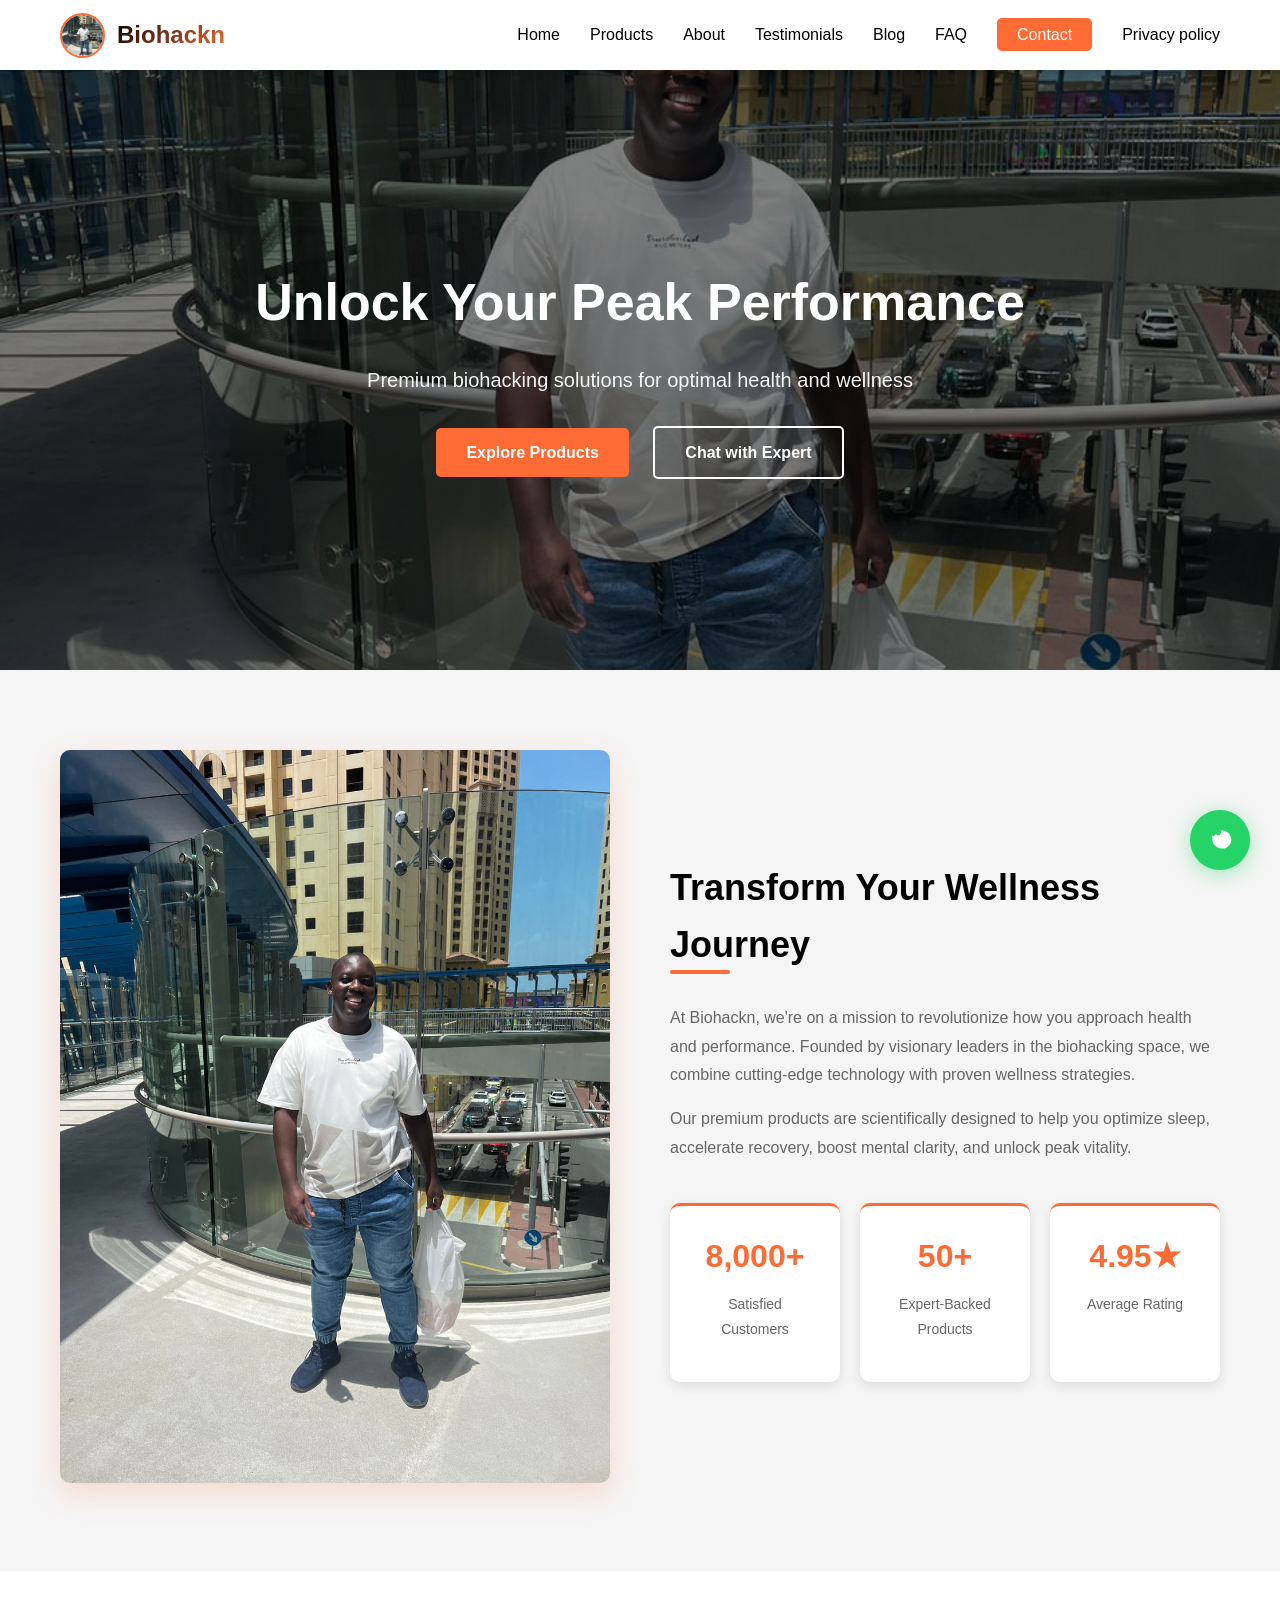
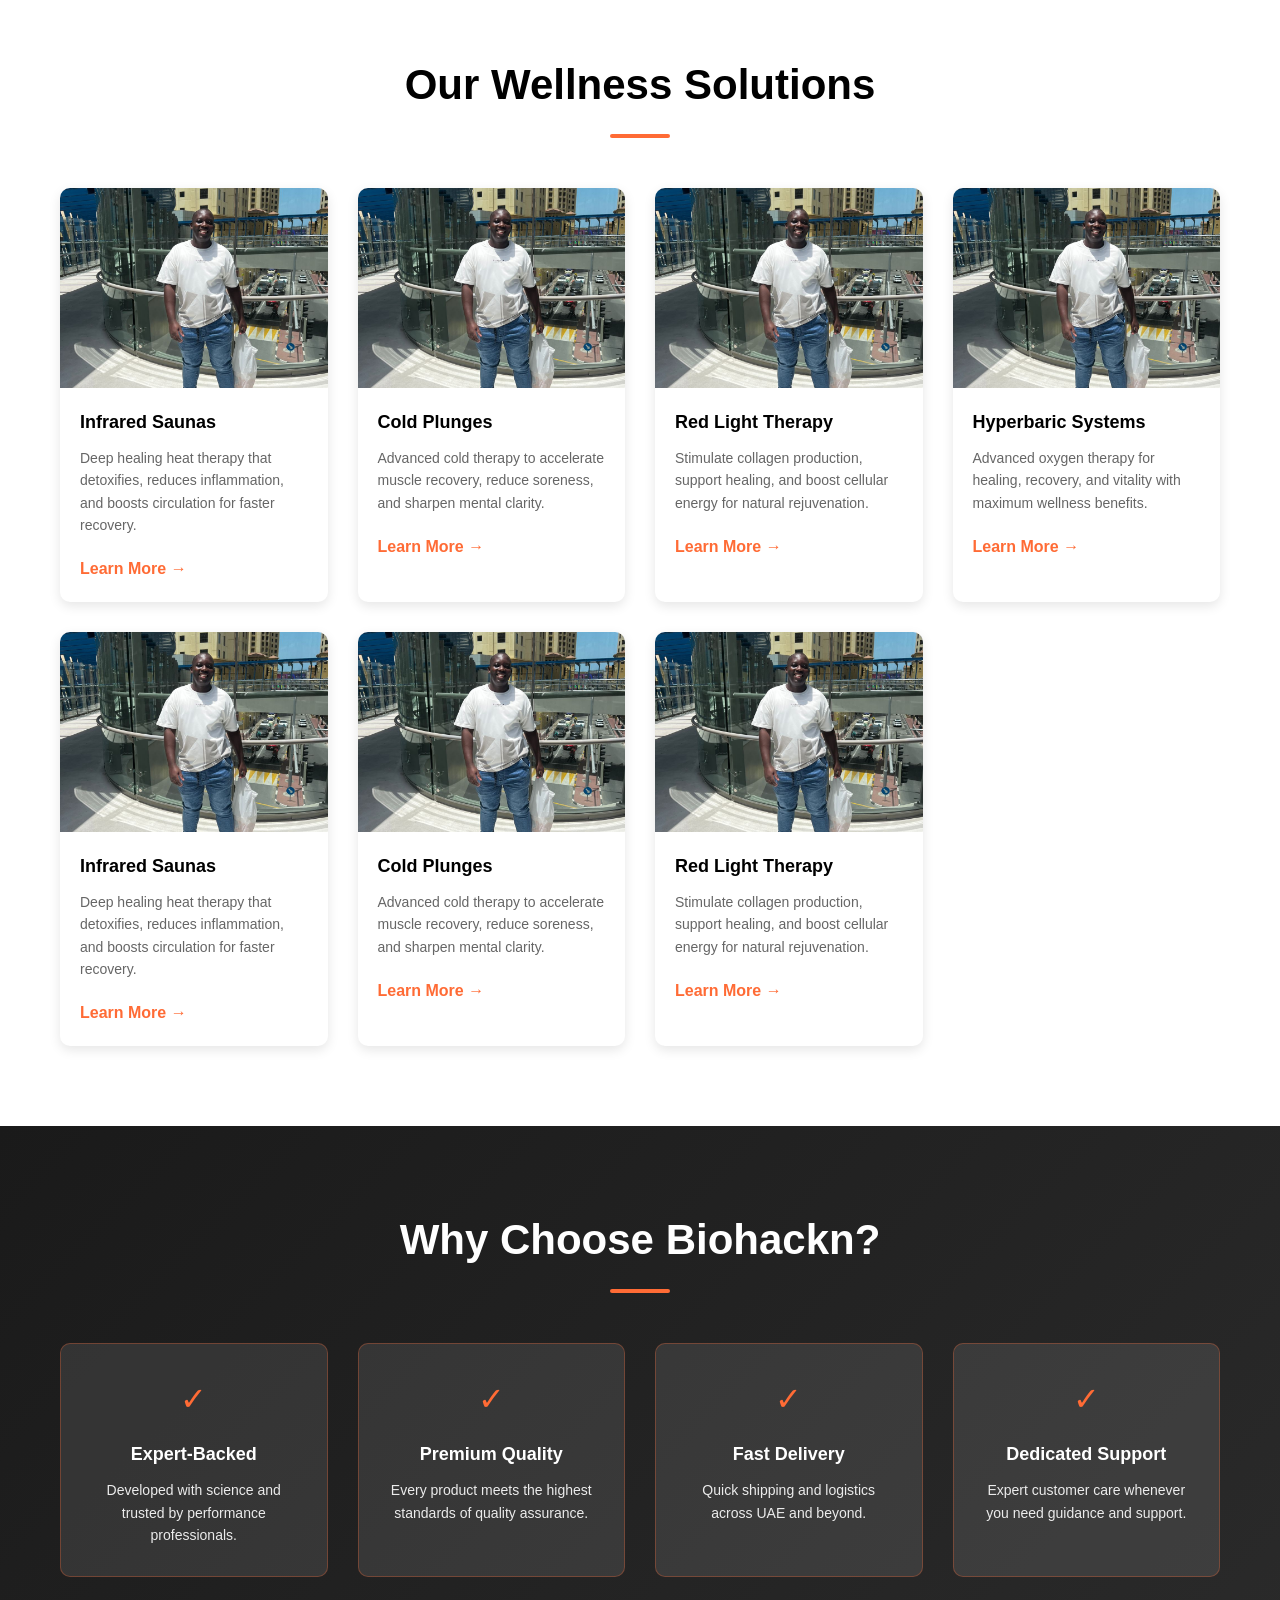
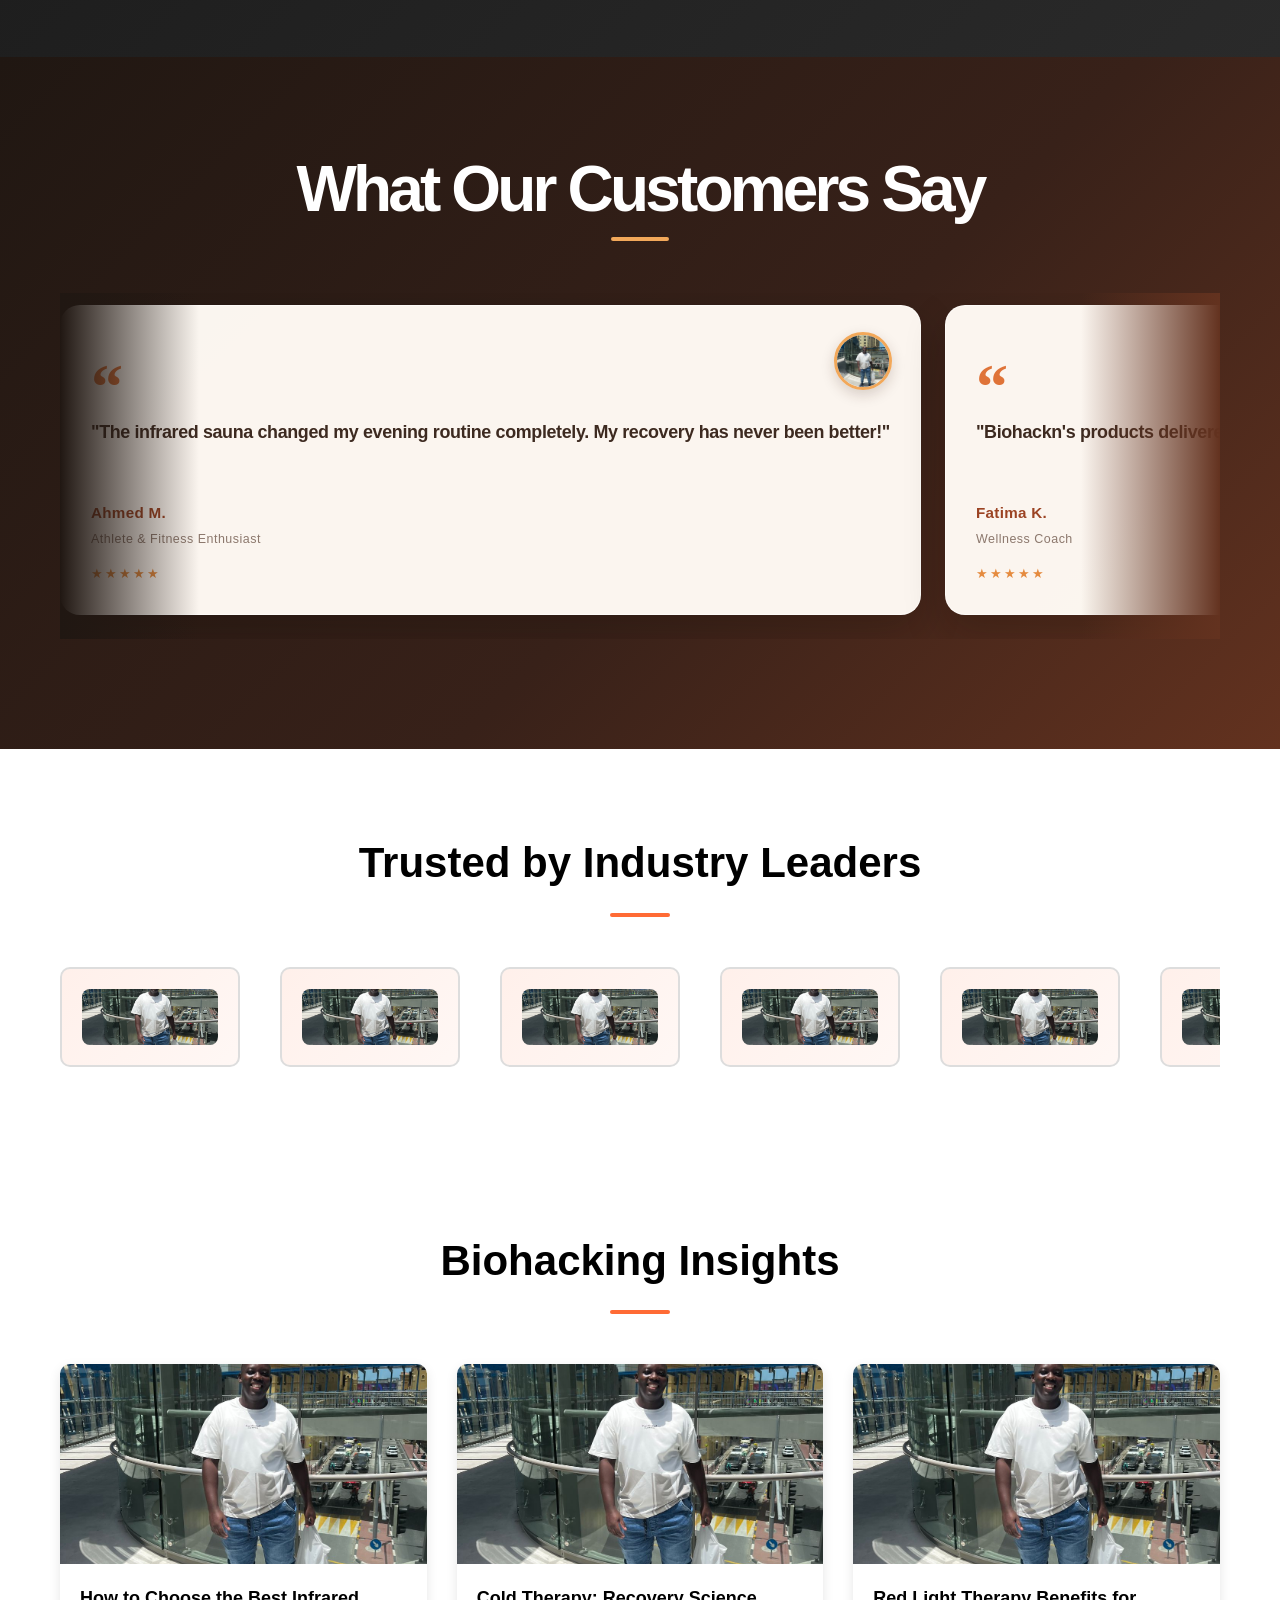
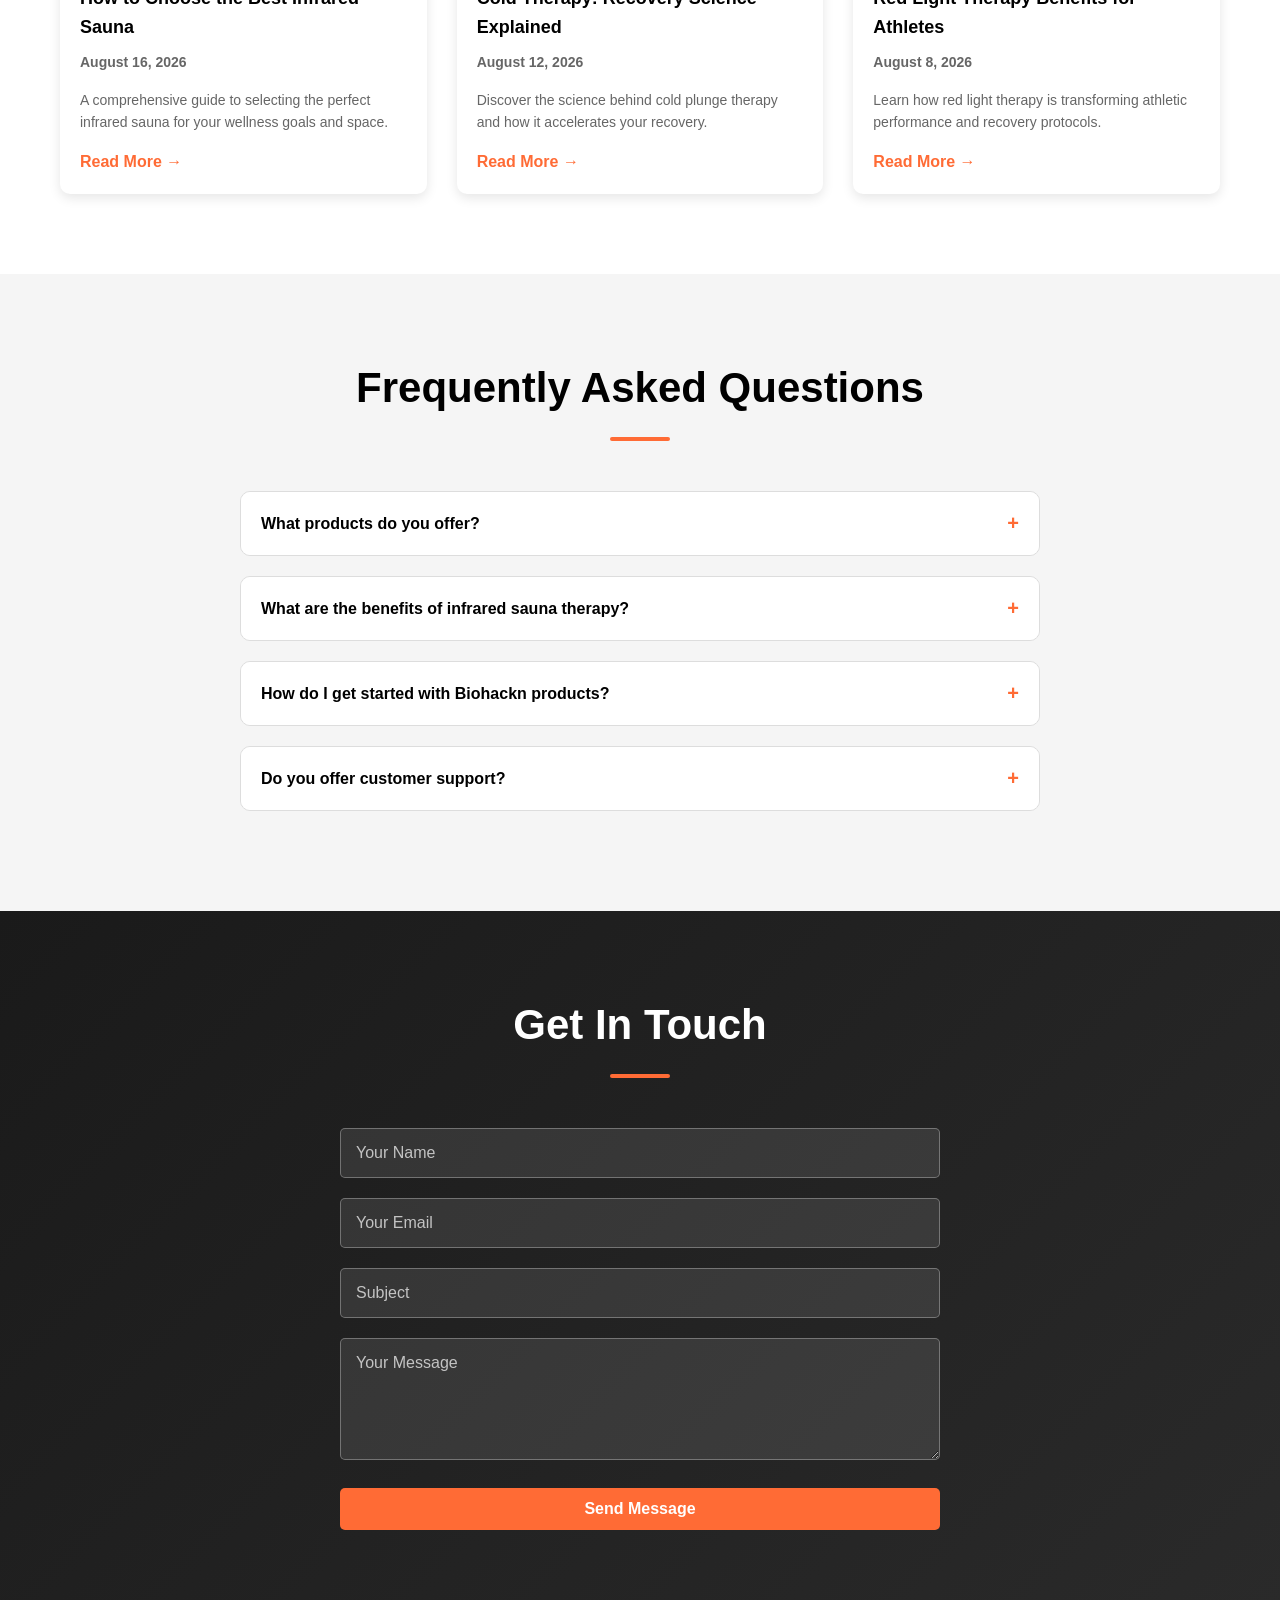
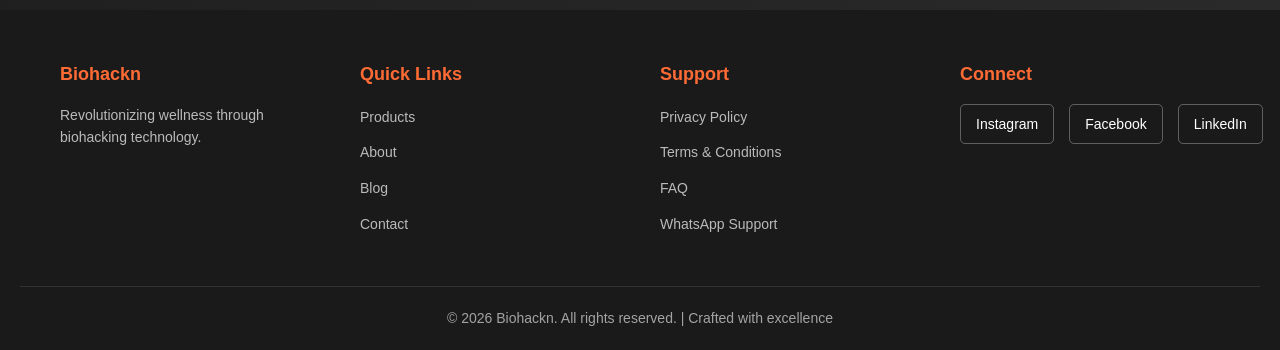
==== index.html @ b1b5b306 "Add files via upload This is a demo of Biohackn Github remote files." ====
<!DOCTYPE html>
<html lang="en">
<head>
    <meta charset="UTF-8">
    <meta name="viewport" content="width=device-width, initial-scale=1.0">
    <title>Biohackn - Professional Solutions</title>
    <link rel="stylesheet" href="style.css">
</head>
<body>
    <!-- Navigation Bar -->
    <nav class="navbar">
        <div class="container">
            <div class="logo">
                <img src="Gideon.jpg" alt="Biohackn Logo" class="logo-img">
                <span class="logo-text">Biohackn</span>
            </div>
            <div class="nav-toggle" id="navToggle">
                <span></span>
                <span></span>
                <span></span>
            </div>
            <ul class="nav-menu" id="navMenu">
                <li><a href="#hero">Home</a></li>
                <li><a href="#products">Products</a></li>
                <li><a href="#about">About</a></li>
                <li><a href="#testimonials">Testimonials</a></li>
                <li><a href="#blog">Blog</a></li>
                <li><a href="#faq">FAQ</a></li>
                <li><a href="#contact" class="cta-button">Contact</a></li>
                <li><a href="privacypolicy.html">Privacy policy</a></li>
            </ul>
        </div>
    </nav>

    <!-- Hero Section -->
    <section id="hero" class="hero">
        <img src="Gideon.jpg" alt="Hero Banner" class="hero-image">
        <div class="hero-overlay">
            <div class="hero-content">
                <h1>Unlock Your Peak Performance</h1>
                <p class="hero-subtitle">Premium biohacking solutions for optimal health and wellness</p>
                <a href="#products" class="btn btn-primary">Explore Products</a>
                <a href="https://wa.me/+971563889548" class="btn btn-secondary">Chat with Expert</a>
            </div>
        </div>
    </section>

    <!-- About Section -->
    <section id="about" class="about">
        <div class="container">
            <div class="about-grid">
                <div class="about-image">
                    <img src="Gideon.jpg" alt="About Biohackn">
                </div>
                <div class="about-content">
                    <h2>Transform Your Wellness Journey</h2>
                    <p>At Biohackn, we're on a mission to revolutionize how you approach health and performance. Founded by visionary leaders in the biohacking space, we combine cutting-edge technology with proven wellness strategies.</p>
                    <p>Our premium products are scientifically designed to help you optimize sleep, accelerate recovery, boost mental clarity, and unlock peak vitality.</p>
                    <div class="about-stats">
                        <div class="stat">
                            <h3>8,000+</h3>
                            <p>Satisfied Customers</p>
                        </div>
                        <div class="stat">
                            <h3>50+</h3>
                            <p>Expert-Backed Products</p>
                        </div>
                        <div class="stat">
                            <h3>4.95★</h3>
                            <p>Average Rating</p>
                        </div>
                    </div>
                </div>
            </div>
        </div>
    </section>

    <!-- Products Section -->
    <section id="products" class="products">
        <div class="container">
            <h2>Our Wellness Solutions</h2>
            <div class="products-grid">
                <div class="product-card">
                    <div class="product-image">
                        <img src="Gideon.jpg" alt="Infrared Sauna">
                    </div>
                    <h3>Infrared Saunas</h3>
                    <p>Deep healing heat therapy that detoxifies, reduces inflammation, and boosts circulation for faster recovery.</p>
                    <a href="infraredSaunas.html" class="product-link">Learn More →</a>
                </div>
                <div class="product-card">
                    <div class="product-image">
                        <img src="Gideon.jpg" alt="Cold Plunge">
                    </div>
                    <h3>Cold Plunges</h3>
                    <p>Advanced cold therapy to accelerate muscle recovery, reduce soreness, and sharpen mental clarity.</p>
                    <a href="coldPlunges.html" class="product-link">Learn More →</a>
                </div>
                <div class="product-card">
                    <div class="product-image">
                        <img src="Gideon.jpg" alt="Red Light Therapy">
                    </div>
                    <h3>Red Light Therapy</h3>
                    <p>Stimulate collagen production, support healing, and boost cellular energy for natural rejuvenation.</p>
                    <a href="redLight.html" class="product-link">Learn More →</a>
                </div>
                <div class="product-card">
                    <div class="product-image">
                        <img src="Gideon.jpg" alt="Hyperbaric Chambers">
                    </div>
                    <h3>Hyperbaric Systems</h3>
                    <p>Advanced oxygen therapy for healing, recovery, and vitality with maximum wellness benefits.</p>
                    <a href="hyperbaric.html" class="product-link">Learn More →</a>
                </div>
                <div class="product-card">
                    <div class="product-image">
                        <img src="Gideon.jpg" alt="Infrared Sauna">
                    </div>
                    <h3>Infrared Saunas</h3>
                    <p>Deep healing heat therapy that detoxifies, reduces inflammation, and boosts circulation for faster recovery.</p>
                    <a href="infraredSaunas.html" class="product-link">Learn More →</a>
                </div>
                <div class="product-card">
                    <div class="product-image">
                        <img src="Gideon.jpg" alt="Cold Plunge">
                    </div>
                    <h3>Cold Plunges</h3>
                    <p>Advanced cold therapy to accelerate muscle recovery, reduce soreness, and sharpen mental clarity.</p>
                    <a href="coldPlunges.html" class="product-link">Learn More →</a>
                </div>
                <div class="product-card">
                    <div class="product-image">
                        <img src="Gideon.jpg" alt="Red Light Therapy">
                    </div>
                    <h3>Red Light Therapy</h3>
                    <p>Stimulate collagen production, support healing, and boost cellular energy for natural rejuvenation.</p>
                    <a href="redLight.html" class="product-link">Learn More →</a>
                </div>
            </div>
        </div>
    </section>

    <!-- Benefits Section -->
    <section id="benefits" class="benefits">
        <div class="container">
            <h2>Why Choose Biohackn?</h2>
            <div class="benefits-grid">
                <div class="benefit-item">
                    <div class="benefit-icon">✓</div>
                    <h3>Expert-Backed</h3>
                    <p>Developed with science and trusted by performance professionals.</p>
                </div>
                <div class="benefit-item">
                    <div class="benefit-icon">✓</div>
                    <h3>Premium Quality</h3>
                    <p>Every product meets the highest standards of quality assurance.</p>
                </div>
                <div class="benefit-item">
                    <div class="benefit-icon">✓</div>
                    <h3>Fast Delivery</h3>
                    <p>Quick shipping and logistics across UAE and beyond.</p>
                </div>
                <div class="benefit-item">
                    <div class="benefit-icon">✓</div>
                    <h3>Dedicated Support</h3>
                    <p>Expert customer care whenever you need guidance and support.</p>
                </div>
            </div>
        </div>
    </section>

    <!-- Testimonials Section -->
    <section id="testimonials" class="testimonials">
        <div class="container">
            <h2>What Our Customers Say</h2>
            <div class="testimonials-wrapper">
                <div class="testimonials-slider">
                    <div class="testimonial-card">
                        <div class="testimonial-image"><img src="Gideon.jpg" alt="Customer"></div>
                        <p class="testimonial-text">"The infrared sauna changed my evening routine completely. My recovery has never been better!"</p>
                        <p class="testimonial-author">Ahmed M.</p>
                        <p class="testimonial-role">Athlete & Fitness Enthusiast</p>
                        <div class="stars">★★★★★</div>
                    </div>
                    <div class="testimonial-card">
                        <div class="testimonial-image"><img src="Gideon.jpg" alt="Customer"></div>
                        <p class="testimonial-text">"Biohackn's products delivered exactly what they promised. Outstanding quality and support!"</p>
                        <p class="testimonial-author">Fatima K.</p>
                        <p class="testimonial-role">Wellness Coach</p>
                        <div class="stars">★★★★★</div>
                    </div>
                    <div class="testimonial-card">
                        <div class="testimonial-image"><img src="Gideon.jpg" alt="Customer"></div>
                        <p class="testimonial-text">"Best investment in my health. The red light therapy results are visible in just weeks!"</p>
                        <p class="testimonial-author">Karim R.</p>
                        <p class="testimonial-role">Entrepreneur</p>
                        <div class="stars">★★★★★</div>
                    </div>
                    <div class="testimonial-card">
                        <div class="testimonial-image"><img src="Gideon.jpg" alt="Customer"></div>
                        <p class="testimonial-text">"My energy levels have skyrocketed since using their red light therapy panels. Absolutely transformative!"</p>
                        <p class="testimonial-author">Layla S.</p>
                        <p class="testimonial-role">Professional Athlete</p>
                        <div class="stars">★★★★★</div>
                    </div>
                    <div class="testimonial-card">
                        <div class="testimonial-image"><img src="Gideon.jpg" alt="Customer"></div>
                        <p class="testimonial-text">"The cold plunge has become essential to my training routine. Recovery time has cut in half!"</p>
                        <p class="testimonial-author">Hassan B.</p>
                        <p class="testimonial-role">Fitness Coach</p>
                        <div class="stars">★★★★★</div>
                    </div>
                    <div class="testimonial-card">
                        <div class="testimonial-image"><img src="Gideon.jpg" alt="Customer"></div>
                        <p class="testimonial-text">"Exceptional customer service and world-class products. I've recommended Biohackn to all my friends."</p>
                        <p class="testimonial-author">Sarah J.</p>
                        <p class="testimonial-role">CEO, Health Tech Startup</p>
                        <div class="stars">★★★★★</div>
                    </div>
                    <div class="testimonial-card">
                        <div class="testimonial-image"><img src="Gideon.jpg" alt="Customer"></div>
                        <p class="testimonial-text">"Sleep quality improved dramatically within the first week. This is life-changing technology!"</p>
                        <p class="testimonial-author">Omar K.</p>
                        <p class="testimonial-role">Wellness Consultant</p>
                        <div class="stars">★★★★★</div>
                    </div>
                    <div class="testimonial-card">
                        <div class="testimonial-image"><img src="Gideon.jpg" alt="Customer"></div>
                        <p class="testimonial-text">"As someone who travels constantly, the portable options are perfect for my lifestyle. Highly satisfied!"</p>
                        <p class="testimonial-author">Noor A.</p>
                        <p class="testimonial-role">Business Traveler</p>
                        <div class="stars">★★★★★</div>
                    </div>
                    <div class="testimonial-card">
                        <div class="testimonial-image"><img src="Gideon.jpg" alt="Customer"></div>
                        <p class="testimonial-text">"The hyperbaric chamber has accelerated my injury recovery beyond my expectations!"</p>
                        <p class="testimonial-author">Marcus T.</p>
                        <p class="testimonial-role">Sports Medicine Doctor</p>
                        <div class="stars">★★★★★</div>
                    </div>
                    <div class="testimonial-card">
                        <div class="testimonial-image"><img src="Gideon.jpg" alt="Customer"></div>
                        <p class="testimonial-text">"Premium quality meets affordability. Biohackn offers the best value in the market!"</p>
                        <p class="testimonial-author">Zara M.</p>
                        <p class="testimonial-role">Wellness Enthusiast</p>
                        <div class="stars">★★★★★</div>
                    </div>
                </div>
            </div>
        </div>
    </section>

    <!-- Companies We Work With Section -->
    <section id="companies" class="companies">
        <div class="container">
            <h2>Trusted by Industry Leaders</h2>
            <div class="companies-wrapper">
                <div class="companies-slider">
                    <div class="company-logo"><img src="Gideon.jpg" alt="Partner Logo"></div>
                    <div class="company-logo"><img src="Gideon.jpg" alt="Partner Logo"></div>
                    <div class="company-logo"><img src="Gideon.jpg" alt="Partner Logo"></div>
                    <div class="company-logo"><img src="Gideon.jpg" alt="Partner Logo"></div>
                    <div class="company-logo"><img src="Gideon.jpg" alt="Partner Logo"></div>
                    <div class="company-logo"><img src="Gideon.jpg" alt="Partner Logo"></div>
                    <div class="company-logo"><img src="Gideon.jpg" alt="Partner Logo"></div>
                    <div class="company-logo"><img src="Gideon.jpg" alt="Partner Logo"></div>
                    <div class="company-logo"><img src="Gideon.jpg" alt="Partner Logo"></div>
                    <div class="company-logo"><img src="Gideon.jpg" alt="Partner Logo"></div>
                    <div class="company-logo"><img src="Gideon.jpg" alt="Partner Logo"></div>
                    <div class="company-logo"><img src="Gideon.jpg" alt="Partner Logo"></div>
                    <div class="company-logo"><img src="Gideon.jpg" alt="Partner Logo"></div>
                    <div class="company-logo"><img src="Gideon.jpg" alt="Partner Logo"></div>
                    <div class="company-logo"><img src="Gideon.jpg" alt="Partner Logo"></div>
                    <div class="company-logo"><img src="Gideon.jpg" alt="Partner Logo"></div>
                    <div class="company-logo"><img src="Gideon.jpg" alt="Partner Logo"></div>
                    <div class="company-logo"><img src="Gideon.jpg" alt="Partner Logo"></div>
                    <div class="company-logo"><img src="Gideon.jpg" alt="Partner Logo"></div>
                    <div class="company-logo"><img src="Gideon.jpg" alt="Partner Logo"></div>
                    <div class="company-logo"><img src="Gideon.jpg" alt="Partner Logo"></div>
                    <div class="company-logo"><img src="Gideon.jpg" alt="Partner Logo"></div>
                    <div class="company-logo"><img src="Gideon.jpg" alt="Partner Logo"></div>
                    <div class="company-logo"><img src="Gideon.jpg" alt="Partner Logo"></div>
                    <div class="company-logo"><img src="Gideon.jpg" alt="Partner Logo"></div>
                    <div class="company-logo"><img src="Gideon.jpg" alt="Partner Logo"></div>
                    <div class="company-logo"><img src="Gideon.jpg" alt="Partner Logo"></div>
                    <div class="company-logo"><img src="Gideon.jpg" alt="Partner Logo"></div>
                    <div class="company-logo"><img src="Gideon.jpg" alt="Partner Logo"></div>
                    <div class="company-logo"><img src="Gideon.jpg" alt="Partner Logo"></div>
                </div>
            </div>
        </div>
    </section>

    <!-- Blog Section -->
    <section id="blog" class="blog">
        <div class="container">
            <h2>Biohacking Insights</h2>
            <div class="blog-grid">
                <article class="blog-card">
                    <div class="blog-image">
                        <img src="Gideon.jpg" alt="Blog Post">
                    </div>
                    <h3>How to Choose the Best Infrared Sauna</h3>
                    <p class="blog-date">August 16, 2026</p>
                    <p>A comprehensive guide to selecting the perfect infrared sauna for your wellness goals and space.</p>
                    <a href="blog1.html" class="read-more">Read More →</a>
                </article>
                <article class="blog-card">
                    <div class="blog-image">
                        <img src="Gideon.jpg" alt="Blog Post">
                    </div>
                    <h3>Cold Therapy: Recovery Science Explained</h3>
                    <p class="blog-date">August 12, 2026</p>
                    <p>Discover the science behind cold plunge therapy and how it accelerates your recovery.</p>
                    <a href="blog2.html" class="read-more">Read More →</a>
                </article>
                <article class="blog-card">
                    <div class="blog-image">
                        <img src="Gideon.jpg" alt="Blog Post">
                    </div>
                    <h3>Red Light Therapy Benefits for Athletes</h3>
                    <p class="blog-date">August 8, 2026</p>
                    <p>Learn how red light therapy is transforming athletic performance and recovery protocols.</p>
                    <a href="blog3.html" class="read-more">Read More →</a>
                </article>
            </div>
        </div>
    </section>

    <!-- FAQ Section -->
    <section id="faq" class="faq">
        <div class="container">
            <h2>Frequently Asked Questions</h2>
            <div class="faq-container">
                <div class="faq-item">
                    <button class="faq-question" onclick="toggleFAQ(this)">
                        What products do you offer?
                        <span>+</span>
                    </button>
                    <div class="faq-answer">
                        <p>We offer premium biohacking products including infrared saunas, cold plunges, red light therapy panels, and hyperbaric oxygen chambers designed to optimize your health and performance.</p>
                    </div>
                </div>
                <div class="faq-item">
                    <button class="faq-question" onclick="toggleFAQ(this)">
                        What are the benefits of infrared sauna therapy?
                        <span>+</span>
                    </button>
                    <div class="faq-answer">
                        <p>Infrared saunas provide deep detoxification, improve circulation, reduce inflammation, accelerate muscle recovery, and promote better sleep quality. Regular use can significantly enhance your overall wellness.</p>
                    </div>
                </div>
                <div class="faq-item">
                    <button class="faq-question" onclick="toggleFAQ(this)">
                        How do I get started with Biohackn products?
                        <span>+</span>
                    </button>
                    <div class="faq-answer">
                        <p>Browse our product collection, select items that match your wellness goals, and add them to your cart. You can also chat with our experts via WhatsApp for personalized recommendations.</p>
                    </div>
                </div>
                <div class="faq-item">
                    <button class="faq-question" onclick="toggleFAQ(this)">
                        Do you offer customer support?
                        <span>+</span>
                    </button>
                    <div class="faq-answer">
                        <p>Yes! We provide 24/7 customer support through WhatsApp, email, and phone. Our experts are always ready to help with product selection, usage, and any other inquiries.</p>
                    </div>
                </div>
            </div>
        </div>
    </section>

    <!-- Contact Section -->
    <section id="contact" class="contact">
        <div class="container">
            <h2>Get In Touch</h2>
            <form class="contact-form" id="contactForm">
                <div class="form-group">
                    <input type="text" placeholder="Your Name" required>
                </div>
                <div class="form-group">
                    <input type="email" placeholder="Your Email" required>
                </div>
                <div class="form-group">
                    <input type="text" placeholder="Subject" required>
                </div>
                <div class="form-group">
                    <textarea placeholder="Your Message" rows="5" required></textarea>
                </div>
                <button type="submit" class="btn btn-primary">Send Message</button>
            </form>
        </div>
    </section>

    <!-- Footer -->
    <footer class="footer">
        <div class="container footer-content">
            <div class="footer-section">
                <h4>Biohackn</h4>
                <p>Revolutionizing wellness through biohacking technology.</p>
            </div>
            <div class="footer-section">
                <h4>Quick Links</h4>
                <ul>
                    <li><a href="#products">Products</a></li>
                    <li><a href="#about">About</a></li>
                    <li><a href="#blog">Blog</a></li>
                    <li><a href="#contact">Contact</a></li>
                </ul>
            </div>
            <div class="footer-section">
                <h4>Support</h4>
                <ul>
                    <li><a href="privacypolicy.html">Privacy Policy</a></li>
                    <li><a href="terms.html">Terms & Conditions</a></li>
                    <li><a href="faq.html">FAQ</a></li>
                    <li><a href="https://wa.me/971585346954">WhatsApp Support</a></li>
                </ul>
            </div>
            <div class="footer-section">
                <h4>Connect</h4>
                <div class="social-links">
                    <a href="#">Instagram</a>
                    <a href="#">Facebook</a>
                    <a href="#">LinkedIn</a>
                </div>
            </div>
        </div>
        <div class="footer-bottom">
            <p>&copy; 2026 Biohackn. All rights reserved. | Crafted with excellence</p>
        </div>
    </footer>

    <!-- Floating WhatsApp Button -->
    <div class="floating-whatsapp">
        <a href="https://wa.me/971585346954" target="_blank" rel="noopener noreferrer" class="whatsapp-btn" title="Chat with us on WhatsApp">
            <svg xmlns="http://www.w3.org/2000/svg" viewBox="0 0 24 24" fill="white" width="24" height="24">
                <path d="M17.472 14.382c-.297-.149-1.758-.867-2.03-.967-.272-.099-.471-.148-.67.15-.197.297-.767.966-.94 1.164-.173.199-.347.223-.644.075-.297-.15-1.255-.463-2.39-1.475-.883-.788-1.48-1.761-1.653-2.059-.173-.297-.018-.458.13-.606.134-.133.298-.347.446-.52.149-.174.198-.298.298-.497.099-.198.05-.371-.025-.52-.075-.149-.669-1.612-.916-2.207-.242-.579-.487-.5-.67-.51-.173-.008-.371-.01-.57-.01-.198 0-.52.074-.792.372-.272.297-1.04 1.016-1.04 2.479 0 1.462 1.065 2.875 1.213 3.074.149.198 2.096 3.2 5.076 4.487.709.306 1.262.489 1.694.625.712.227 1.36.195 1.871.118.571-.085 1.758-.719 2.006-1.413.248-.694.248-1.289.173-1.413-.074-.124-.272-.198-.57-.347m-5.421-7.403h-.004a9.87 9.87 0 00-4.781 1.226l-.332.214-3.322-.87.888 3.212-.213.336a9.79 9.79 0 001.191 4.753c2.694 4.236 8.514 5.897 12.84 3.832 1.359-.735 2.589-1.823 3.514-3.148.925-1.325 1.457-2.87 1.457-4.466 0-5.364-4.365-9.729-9.729-9.729z"/>
            </svg>
        </a>
    </div>

    <script src="script.js" type="text/javascript"></script>
</body>
</html>
---- style.css ----
* {
    margin: 0;
    padding: 0;
    box-sizing: border-box;
}

/* Infrared sauna product page */
.sauna-page { --ink: #171512; --cream: #f5f0e8; --rust: #b84f27; --gold: #e6a04b; background: var(--cream); color: var(--ink); }
.sauna-page .navbar { background: rgba(245, 240, 232, .96); box-shadow: 0 1px 0 rgba(23, 21, 18, .12); }
.sauna-page .navbar .container { max-width: 1280px; }
.sauna-page .nav-menu a { color: var(--ink); font-size: 14px; }
.sauna-page .nav-menu a:hover { color: var(--rust); }
.sauna-page .cta-button { background: var(--ink) !important; border-radius: 0; padding: 12px 18px !important; }
.sauna-page .logo-text { background: none; color: var(--ink); -webkit-text-fill-color: initial; }
.sauna-hero { min-height: 690px; position: relative; overflow: hidden; display: flex; align-items: center; color: white; padding: 100px 20px; }
.sauna-hero-image, .sauna-hero-shade { position: absolute; inset: 0; width: 100%; height: 100%; }
.sauna-hero-image { object-fit: cover; object-position: center; filter: saturate(.8); }
.sauna-hero-shade { background: linear-gradient(90deg, rgba(19, 13, 10, .78), rgba(19, 13, 10, .18) 70%, rgba(19, 13, 10, .36)); }
.sauna-hero-content { position: relative; z-index: 1; max-width: 1280px; width: 100%; }
.eyebrow { text-transform: uppercase; letter-spacing: 2px; font-size: 11px; font-weight: 700; margin-bottom: 22px; }
.eyebrow.orange { color: var(--rust); }
.sauna-hero h1 { font-size: clamp(48px, 7vw, 92px); line-height: .97; letter-spacing: -2px; max-width: 700px; margin-bottom: 28px; }
.sauna-hero h1 em, .sauna-cta h2 em { color: #f2a85a; font-style: normal; }
.sauna-hero-copy { max-width: 460px; font-size: 18px; line-height: 1.7; color: rgba(255,255,255,.88); }
.sauna-hero-actions { display: flex; align-items: center; gap: 28px; margin-top: 34px; }
.sauna-page .btn { border-radius: 0; padding: 15px 24px; }
.text-link { color: white; text-decoration: none; font-size: 14px; font-weight: 700; border-bottom: 1px solid rgba(255,255,255,.6); padding-bottom: 5px; }
.text-link span { margin-left: 8px; font-size: 18px; }
.hero-note { position: absolute; right: 34px; bottom: 30px; font-size: 12px; letter-spacing: 2px; z-index: 1; }
.hero-note span { margin-left: 12px; color: rgba(255,255,255,.65); }
.sauna-intro, .spectrum-section, .guide-section, .safety-section { padding: 110px 20px; }
.intro-grid, .benefit-layout, .guide-grid, .safety-grid { max-width: 1100px; margin: 0 auto; display: grid; grid-template-columns: 1fr 1fr; gap: 90px; align-items: start; }
.sauna-page h2 { font-size: clamp(34px, 4vw, 56px); letter-spacing: -1px; line-height: 1.05; margin: 0; text-align: left; padding: 0; }
.sauna-page h2::after { display: none; }
.intro-copy { border-top: 1px solid #cfc5b7; padding-top: 18px; font-size: 17px; line-height: 1.8; color: #665f57; }
.intro-copy p + p { margin-top: 20px; }
.spectrum-section { background: #e9e0d4; }
.section-heading-row { max-width: 1100px; margin: 0 auto 45px; display: flex; justify-content: space-between; gap: 40px; align-items: end; }
.section-heading-row h2 { max-width: 500px; }
.section-aside { color: #665f57; max-width: 300px; line-height: 1.6; font-size: 14px; }
.spectrum-grid { max-width: 1100px; margin: auto; display: grid; grid-template-columns: repeat(3, 1fr); gap: 18px; }
.spectrum-card { background: #f8f4ee; min-height: 370px; padding: 28px; position: relative; border-top: 4px solid var(--gold); }
.spectrum-card.mid { border-color: var(--rust); background: #27211c; color: white; }
.spectrum-card.near { border-color: #d77b44; }.spectrum-card.far { border-color: #efd09f; }
.spectrum-number { font-size: 12px; font-weight: 700; color: #9a9188; }
.wave-mark { font-size: 46px; font-weight: 800; letter-spacing: -3px; margin: 45px 0 22px; color: var(--rust); }
.spectrum-card.mid .wave-mark { color: #f2a85a; }
.spectrum-card h3 { font-size: 23px; margin-bottom: 12px; }.spectrum-card p { color: #82786e; line-height: 1.65; font-size: 14px; max-width: 260px; }.spectrum-card.mid p { color: #c7bdb1; }
.spectrum-tag { position: absolute; bottom: 28px; text-transform: uppercase; letter-spacing: 1.5px; font-size: 10px; font-weight: 700; color: var(--rust); }
.spectrum-card.mid .spectrum-tag { color: #f2a85a; }
.benefit-band { background: var(--rust); color: white; padding: 110px 20px; }
.benefit-statement h2 { margin-bottom: 35px; max-width: 470px; }.benefit-statement .eyebrow { color: #f5c28d; }.btn-light { background: white; color: var(--rust); }
.benefit-list { border-top: 1px solid rgba(255,255,255,.4); }.benefit-line { display: grid; grid-template-columns: 35px 1fr; gap: 12px; padding: 24px 0; border-bottom: 1px solid rgba(255,255,255,.4); }.benefit-line span { color: #f5c28d; font-size: 12px; }.benefit-line h3 { font-size: 18px; }.benefit-line p { grid-column: 2; color: #f4d8bf; font-size: 14px; line-height: 1.6; margin-top: -5px; }
.guide-section { background: var(--cream); }.guide-visual { min-height: 510px; padding: 42px; color: white; background: linear-gradient(145deg, rgba(28,20,15,.2), rgba(28,20,15,.8)), url('https://images.unsplash.com/photo-1556760544-74068565f05c?auto=format&fit=crop&w=1200&q=80') center/cover; display: flex; flex-direction: column; justify-content: space-between; }.guide-quote { font-size: 22px; line-height: 1.2; }.guide-quote strong { font-size: 50px; color: #f2a85a; }.guide-label { font-size: 10px; letter-spacing: 2px; }.guide-content > p:not(.eyebrow) { color: #665f57; line-height: 1.7; margin: 25px 0 30px; max-width: 480px; }.guide-table { border-top: 1px solid #cfc5b7; margin-bottom: 25px; }.guide-row { display: grid; grid-template-columns: 1.4fr 1fr 1fr; gap: 10px; padding: 15px 0; border-bottom: 1px solid #cfc5b7; font-size: 13px; color: #665f57; }.guide-row strong { color: var(--ink); }.guide-head { text-transform: uppercase; letter-spacing: 1px; font-size: 10px; color: #9a9188; }.guide-content .product-link { padding: 0; }.guide-content .product-link span { margin-left: 12px; }
.safety-section { background: #efe8de; }.safety-lead { color: #665f57; line-height: 1.7; max-width: 320px; margin-top: 25px; }.safety-steps > div { display: grid; grid-template-columns: 40px 1fr; gap: 15px; border-top: 1px solid #cfc5b7; padding: 20px 0; }.safety-steps b { color: var(--rust); font-size: 12px; }.safety-steps p { color: #665f57; font-size: 15px; }.safety-disclaimer { max-width: 1100px; margin: 70px auto 0; border-left: 3px solid var(--rust); padding: 2px 0 2px 18px; display: flex; gap: 25px; color: #665f57; font-size: 12px; }.safety-disclaimer strong { color: var(--ink); white-space: nowrap; }
.sauna-cta { background: #211b17; color: white; text-align: center; padding: 110px 20px; }.sauna-cta .eyebrow { color: #f2a85a; }.sauna-cta h2 { text-align: center; margin-bottom: 32px; }.sauna-footer { background: #171512; }.sauna-footer .footer-content { max-width: 1100px; }.sauna-footer .footer-section h4, .sauna-footer .footer-section p, .sauna-footer .footer-section a { color: #ded3c7; }

.cold-page { --ink: #10283b; --mist: #edf5fb; --ice: #dfeef9; --deep: #0d2436; --aqua: #6ec7eb; --glow: #9fe1ff; --slate: #5e7c94; --soft: #f7fbff; background: var(--mist); color: var(--ink); }
.cold-page .navbar { background: rgba(237, 245, 251, .96); box-shadow: 0 1px 0 rgba(16, 40, 59, .12); }
.cold-page .navbar .container { max-width: 1280px; }
.cold-page .nav-menu a { color: var(--ink); font-size: 14px; }
.cold-page .nav-menu a:hover { color: var(--deep); }
.cold-page .cta-button { background: linear-gradient(135deg, var(--aqua), var(--deep)) !important; border-radius: 999px; padding: 12px 20px !important; }
.cold-page .logo-text {
    font-size: 30px;
    font-weight: 800;
    letter-spacing: -1.5px;
    line-height: 1;
    color: #4a1e12;
    background: linear-gradient(105deg, #35150e 0%, #6d2b18 48%, #d95d2b 100%);
    -webkit-background-clip: text;
    background-clip: text;
    -webkit-text-fill-color: transparent;
}
.cold-hero { min-height: 690px; position: relative; overflow: hidden; display: flex; align-items: center; color: white; padding: 100px 20px; }
.cold-hero-image, .cold-hero-shade { position: absolute; inset: 0; width: 100%; height: 100%; }
.cold-hero-image { object-fit: cover; object-position: center; filter: saturate(.9) contrast(1.05); }
.cold-hero-shade { background: linear-gradient(90deg, rgba(10, 22, 31, .82), rgba(10, 22, 31, .28) 60%, rgba(10, 22, 31, .52)); }
.cold-hero-content { position: relative; z-index: 1; max-width: 1280px; width: 100%; text-align: center; }
.cold-hero h1 { font-size: clamp(42px, 5vw, 52px); line-height: 1.08; letter-spacing: 0; font-weight: 700; max-width: 760px; margin: 0 auto 20px; color: white; }
.cold-hero h1 em, .cold-cta h2 em { color: #9fe1ff; font-style: normal; }
.cold-hero-copy { max-width: 560px; margin: 0 auto; font-size: 18px; line-height: 1.7; color: rgba(255,255,255,.88); }
.cold-hero-actions { display: flex; align-items: center; justify-content: center; gap: 28px; margin-top: 34px; }
.cold-page .btn { border-radius: 999px; padding: 15px 24px; }
.cold-page .text-link { color: white; text-decoration: none; font-size: 14px; font-weight: 700; border-bottom: 1px solid rgba(255,255,255,.6); padding-bottom: 5px; }
.cold-page .text-link span { margin-left: 8px; font-size: 18px; }
.cold-page .hero-note { position: absolute; right: 34px; bottom: 30px; font-size: 12px; letter-spacing: 2px; z-index: 1; }
.cold-page .hero-note span { margin-left: 12px; color: rgba(255,255,255,.65); }
.cold-intro, .cold-spectrum, .cold-guide, .cold-safety { padding: 110px 20px; }
.cold-intro .intro-grid, .cold-guide .guide-grid, .cold-safety .safety-grid { max-width: 1100px; margin: 0 auto; display: grid; grid-template-columns: 1fr 1fr; gap: 90px; align-items: start; }
.cold-page h2 { font-size: clamp(34px, 4vw, 56px); letter-spacing: -1px; line-height: 1.05; margin: 0; text-align: left; padding: 0; }
.cold-page h2::after { display: none; }
.cold-intro .intro-copy { border-top: 1px solid #c9d6e2; padding-top: 18px; font-size: 17px; line-height: 1.8; color: #536d82; }
.cold-intro .intro-copy p + p { margin-top: 20px; }
.cold-spectrum { background: linear-gradient(180deg, #edf5fb, #ddeaf7); }
.cold-spectrum .section-heading-row { max-width: 1100px; margin: 0 auto 45px; display: flex; justify-content: space-between; gap: 40px; align-items: end; }
.cold-spectrum .section-heading-row h2 { max-width: 500px; }
.cold-spectrum .section-aside { color: #536d82; max-width: 300px; line-height: 1.6; font-size: 14px; }
.cold-spectrum .spectrum-grid { max-width: 1100px; margin: auto; display: grid; grid-template-columns: repeat(3, 1fr); gap: 18px; }
.cold-spectrum .spectrum-card { background: rgba(255,255,255,.82); min-height: 370px; padding: 28px; position: relative; border-top: 4px solid var(--aqua); }
.cold-spectrum .spectrum-card.featured { border-color: var(--deep); background: #10283b; color: white; }
.cold-spectrum .spectrum-number { font-size: 12px; font-weight: 700; color: #7d96ad; }
.cold-spectrum .wave-mark { font-size: 22px; font-weight: 800; letter-spacing: 1px; margin: 45px 0 22px; color: var(--deep); }
.cold-spectrum .spectrum-card.featured .wave-mark { color: #9fe1ff; }
.cold-spectrum .spectrum-card h3 { font-size: 23px; margin-bottom: 12px; }
.cold-spectrum .spectrum-card p { color: #58708b; line-height: 1.65; font-size: 14px; max-width: 260px; }
.cold-spectrum .spectrum-card.featured p { color: rgba(255,255,255,.8); }
.cold-spectrum .spectrum-tag { position: absolute; bottom: 28px; text-transform: uppercase; letter-spacing: 1.5px; font-size: 10px; font-weight: 700; color: var(--deep); }
.cold-spectrum .spectrum-card.featured .spectrum-tag { color: #9fe1ff; }
.cold-benefit-band { background: linear-gradient(135deg, #0c2538, #163e59); color: white; padding: 110px 20px; }
.cold-benefit-band .benefit-layout { max-width: 1100px; margin: 0 auto; display: grid; grid-template-columns: 1fr 1fr; gap: 90px; align-items: start; }
.cold-benefit-band .benefit-statement h2 { margin-bottom: 35px; max-width: 470px; }
.cold-benefit-band .eyebrow { color: #9fe1ff; }
.cold-benefit-band .btn-light { background: white; color: var(--deep); }
.cold-benefit-band .benefit-list { border-top: 1px solid rgba(255,255,255,.35); }
.cold-benefit-band .benefit-line { display: grid; grid-template-columns: 35px 1fr; gap: 12px; padding: 24px 0; border-bottom: 1px solid rgba(255,255,255,.35); }
.cold-benefit-band .benefit-line span { color: #9fe1ff; font-size: 12px; }
.cold-benefit-band .benefit-line h3 { font-size: 18px; }
.cold-benefit-band .benefit-line p { grid-column: 2; color: rgba(255,255,255,.75); font-size: 14px; line-height: 1.6; margin-top: -5px; }
.cold-guide { background: var(--mist); }
.cold-guide .guide-visual { min-height: 510px; padding: 42px; color: white; background: linear-gradient(145deg, rgba(7,17,26,.18), rgba(7,17,26,.72)), url('https://images.unsplash.com/photo-1530549387789-4c1017266635?auto=format&fit=crop&w=1200&q=80') center/cover; display: flex; flex-direction: column; justify-content: space-between; }
.cold-guide .guide-quote { font-size: 22px; line-height: 1.2; }
.cold-guide .guide-quote strong { font-size: 50px; color: #9fe1ff; }
.cold-guide .guide-label { font-size: 10px; letter-spacing: 2px; }
.cold-guide .guide-content > p:not(.eyebrow) { color: #536d82; line-height: 1.7; margin: 25px 0 30px; max-width: 480px; }
.cold-guide .guide-table { border-top: 1px solid #c9d6e2; margin-bottom: 25px; }
.cold-guide .guide-row { display: grid; grid-template-columns: 1.4fr 1fr 1fr; gap: 10px; padding: 15px 0; border-bottom: 1px solid #c9d6e2; font-size: 13px; color: #536d82; }
.cold-guide .guide-row strong { color: var(--ink); }
.cold-guide .guide-head { text-transform: uppercase; letter-spacing: 1px; font-size: 10px; color: #7d96ad; }
.cold-guide .guide-content .product-link { padding: 0; }
.cold-guide .guide-content .product-link span { margin-left: 12px; }
.cold-safety { background: #e4edf6; }
.cold-safety .safety-lead { color: #536d82; line-height: 1.7; max-width: 320px; margin-top: 25px; }
.cold-safety .safety-steps > div { display: grid; grid-template-columns: 40px 1fr; gap: 15px; border-top: 1px solid #c9d6e2; padding: 20px 0; }
.cold-safety .safety-steps b { color: var(--deep); font-size: 12px; }
.cold-safety .safety-steps p { color: #536d82; font-size: 15px; }
.cold-safety .safety-disclaimer { max-width: 1100px; margin: 70px auto 0; border-left: 3px solid var(--deep); padding: 2px 0 2px 18px; display: flex; gap: 25px; color: #536d82; font-size: 12px; }
.cold-safety .safety-disclaimer strong { color: var(--ink); white-space: nowrap; }
.cold-cta { background: linear-gradient(135deg, #081a26, #12304b); color: white; text-align: center; padding: 110px 20px; }
.cold-cta .eyebrow { color: #9fe1ff; }
.cold-cta h2 { text-align: center; margin-bottom: 32px; }
.cold-footer { background: #081a26; }
.cold-footer .footer-content { max-width: 1100px; }
.cold-footer .footer-section h4, .cold-footer .footer-section p, .cold-footer .footer-section a { color: #dfeef9; }

/* Hyperbaric systems analysis page */
.hyper-page { --hyper-ink: #172526; --hyper-mist: #eef4ef; --hyper-sage: #dce9df; --hyper-deep: #173b3b; --hyper-teal: #287c78; --hyper-lime: #c8e28a; --hyper-muted: #627673; background: var(--hyper-mist); color: var(--hyper-ink); }
.hyper-page .navbar { background: rgba(238, 244, 239, .96); box-shadow: 0 1px 0 rgba(23, 37, 38, .14); }
.hyper-page .navbar .container { max-width: 1280px; }
.hyper-page .nav-menu a { color: var(--hyper-ink); font-size: 14px; }
.hyper-page .nav-menu a:hover { color: var(--hyper-teal); }
.hyper-page .cta-button { background: var(--hyper-deep) !important; border-radius: 0; padding: 12px 18px !important; }
.hyper-page .logo-text { background: none; color: var(--hyper-ink); -webkit-text-fill-color: initial; }
.hyper-hero { min-height: 690px; position: relative; overflow: hidden; display: flex; align-items: center; color: white; padding: 100px 20px; }
.hyper-hero-image, .hyper-hero-shade { position: absolute; inset: 0; width: 100%; height: 100%; }
.hyper-hero-image { object-fit: cover; object-position: center; filter: saturate(.65) contrast(1.05); }
.hyper-hero-shade { background: linear-gradient(90deg, rgba(10, 30, 29, .86), rgba(10, 30, 29, .27) 68%, rgba(10, 30, 29, .46)); }
.hyper-hero-content { position: relative; z-index: 1; max-width: 1280px; width: 100%; }
.hyper-page .eyebrow.violet { color: var(--hyper-teal); }
.hyper-hero h1 { font-size: clamp(48px, 7vw, 92px); line-height: .97; letter-spacing: -2px; max-width: 740px; margin-bottom: 28px; }
.hyper-hero h1 em, .hyper-cta h2 em { color: var(--hyper-lime); font-style: normal; }
.hyper-hero-copy { max-width: 520px; font-size: 18px; line-height: 1.7; color: rgba(255,255,255,.88); }
.hyper-hero-actions { display: flex; align-items: center; gap: 28px; margin-top: 34px; }
.hyper-page .btn { border-radius: 0; padding: 15px 24px; }
.hyper-page .btn-primary { background: var(--hyper-lime); color: var(--hyper-deep); }
.hyper-page .btn-primary:hover { background: white; color: var(--hyper-deep); }
.hyper-page .text-link { color: white; text-decoration: none; font-size: 14px; font-weight: 700; border-bottom: 1px solid rgba(255,255,255,.6); padding-bottom: 5px; }
.hyper-page .text-link span { margin-left: 8px; font-size: 18px; }
.hyper-page .hero-note { position: absolute; right: 34px; bottom: 30px; font-size: 12px; letter-spacing: 2px; z-index: 1; }
.hyper-page .hero-note span { margin-left: 12px; color: rgba(255,255,255,.65); }
.hyper-intro, .hyper-spectrum, .hyper-guide, .hyper-safety { padding: 110px 20px; }
.hyper-intro .intro-grid, .hyper-guide .guide-grid, .hyper-safety .safety-grid { max-width: 1100px; margin: 0 auto; display: grid; grid-template-columns: 1fr 1fr; gap: 90px; align-items: start; }
.hyper-page h2 { font-size: clamp(34px, 4vw, 56px); letter-spacing: -1px; line-height: 1.05; margin: 0; text-align: left; padding: 0; }
.hyper-page h2::after { display: none; }
.hyper-intro .intro-copy { border-top: 1px solid #c5d4c8; padding-top: 18px; font-size: 17px; line-height: 1.8; color: var(--hyper-muted); }
.hyper-intro .intro-copy p + p { margin-top: 20px; }
.hyper-spectrum { background: var(--hyper-sage); }
.hyper-spectrum .section-heading-row { max-width: 1100px; margin: 0 auto 45px; display: flex; justify-content: space-between; gap: 40px; align-items: end; }
.hyper-spectrum .section-heading-row h2 { max-width: 500px; }
.hyper-spectrum .section-aside { color: var(--hyper-muted); max-width: 300px; line-height: 1.6; font-size: 14px; }
.hyper-spectrum .spectrum-grid { max-width: 1100px; margin: auto; display: grid; grid-template-columns: repeat(3, 1fr); gap: 18px; }
.hyper-spectrum .spectrum-card { background: #f8fbf7; min-height: 370px; padding: 28px; position: relative; border-top: 4px solid var(--hyper-teal); }
.hyper-spectrum .spectrum-card.featured-hyper { border-color: var(--hyper-lime); background: var(--hyper-deep); color: white; }
.hyper-spectrum .spectrum-number { font-size: 12px; font-weight: 700; color: #849791; }
.hyper-spectrum .wave-mark { font-size: 27px; font-weight: 800; letter-spacing: 1px; margin: 45px 0 22px; color: var(--hyper-teal); }
.hyper-spectrum .featured-hyper .wave-mark { color: var(--hyper-lime); }
.hyper-spectrum .spectrum-card h3 { font-size: 23px; margin-bottom: 12px; }
.hyper-spectrum .spectrum-card p { color: #60736f; line-height: 1.65; font-size: 14px; max-width: 260px; }
.hyper-spectrum .featured-hyper p { color: rgba(255,255,255,.78); }
.hyper-spectrum .spectrum-tag { position: absolute; bottom: 28px; text-transform: uppercase; letter-spacing: 1.5px; font-size: 10px; font-weight: 700; color: var(--hyper-teal); }
.hyper-spectrum .featured-hyper .spectrum-tag { color: var(--hyper-lime); }
.hyper-benefit-band { background: var(--hyper-teal); color: white; padding: 110px 20px; }
.hyper-benefit-band .benefit-layout { max-width: 1100px; margin: 0 auto; display: grid; grid-template-columns: 1fr 1fr; gap: 90px; align-items: start; }
.hyper-benefit-band .benefit-statement h2 { margin-bottom: 35px; max-width: 470px; }
.hyper-benefit-band .eyebrow { color: var(--hyper-lime); }
.hyper-benefit-band .btn-light { background: white; color: var(--hyper-deep); }
.hyper-benefit-band .benefit-list { border-top: 1px solid rgba(255,255,255,.4); }
.hyper-benefit-band .benefit-line { display: grid; grid-template-columns: 35px 1fr; gap: 12px; padding: 24px 0; border-bottom: 1px solid rgba(255,255,255,.4); }
.hyper-benefit-band .benefit-line span { color: var(--hyper-lime); font-size: 12px; }
.hyper-benefit-band .benefit-line h3 { font-size: 18px; }
.hyper-benefit-band .benefit-line p { grid-column: 2; color: rgba(255,255,255,.78); font-size: 14px; line-height: 1.6; margin-top: -5px; }
.hyper-guide { background: var(--hyper-mist); }
.hyper-guide .guide-visual { min-height: 510px; padding: 42px; color: white; background: linear-gradient(145deg, rgba(10,30,29,.15), rgba(10,30,29,.82)), url('Gideon.jpg') center/cover; display: flex; flex-direction: column; justify-content: space-between; }
.hyper-guide .guide-quote { font-size: 22px; line-height: 1.2; }
.hyper-guide .guide-quote strong { font-size: 50px; color: var(--hyper-lime); }
.hyper-guide .guide-label { font-size: 10px; letter-spacing: 2px; }
.hyper-guide .guide-content > p:not(.eyebrow) { color: var(--hyper-muted); line-height: 1.7; margin: 25px 0 30px; max-width: 480px; }
.hyper-guide .guide-table { border-top: 1px solid #c5d4c8; margin-bottom: 25px; }
.hyper-guide .guide-row { display: grid; grid-template-columns: 1.4fr 1fr 1fr; gap: 10px; padding: 15px 0; border-bottom: 1px solid #c5d4c8; font-size: 13px; color: var(--hyper-muted); }
.hyper-guide .guide-row strong { color: var(--hyper-ink); }
.hyper-guide .guide-head { text-transform: uppercase; letter-spacing: 1px; font-size: 10px; color: #849791; }
.hyper-guide .guide-content .product-link { padding: 0; }
.hyper-guide .guide-content .product-link span { margin-left: 12px; }
.hyper-safety { background: #e2ece3; }
.hyper-safety .safety-lead { color: var(--hyper-muted); line-height: 1.7; max-width: 320px; margin-top: 25px; }
.hyper-safety .safety-steps > div { display: grid; grid-template-columns: 40px 1fr; gap: 15px; border-top: 1px solid #c5d4c8; padding: 20px 0; }
.hyper-safety .safety-steps b { color: var(--hyper-teal); font-size: 12px; }
.hyper-safety .safety-steps p { color: var(--hyper-muted); font-size: 15px; }
.hyper-safety .safety-disclaimer { max-width: 1100px; margin: 70px auto 0; border-left: 3px solid var(--hyper-teal); padding: 2px 0 2px 18px; display: flex; gap: 25px; color: var(--hyper-muted); font-size: 12px; }
.hyper-safety .safety-disclaimer strong { color: var(--hyper-ink); white-space: nowrap; }
.hyper-cta { background: var(--hyper-deep); color: white; text-align: center; padding: 110px 20px; }
.hyper-cta .eyebrow { color: var(--hyper-lime); }
.hyper-cta h2 { text-align: center; margin-bottom: 32px; }
.hyper-footer { background: #102727; }
.hyper-footer .footer-content { max-width: 1100px; }
.hyper-footer .footer-section h4, .hyper-footer .footer-section p, .hyper-footer .footer-section a { color: #dce9df; }
.hyper-page .whatsapp-btn svg { width: 31px; height: 31px; fill: white; }
@media (max-width: 700px) {
    .hyper-hero { min-height: 630px; padding-top: 70px; }.hyper-hero h1 { letter-spacing: -1px; }.hyper-hero-copy { font-size: 16px; }.hyper-hero-actions { align-items: flex-start; flex-direction: column; gap: 20px; }.hyper-page .hero-note { right: 20px; bottom: 18px; font-size: 10px; }.hyper-page .hero-note span { display: none; }
    .hyper-intro, .hyper-spectrum, .hyper-guide, .hyper-safety, .hyper-benefit-band, .hyper-cta { padding: 75px 20px; }.hyper-intro .intro-grid, .hyper-benefit-band .benefit-layout, .hyper-guide .guide-grid, .hyper-safety .safety-grid { grid-template-columns: 1fr; gap: 42px; }.hyper-spectrum .section-heading-row { display: block; }.hyper-spectrum .section-aside { margin-top: 22px; }.hyper-spectrum .spectrum-grid { grid-template-columns: 1fr; }.hyper-spectrum .spectrum-card { min-height: 310px; }.hyper-guide .guide-visual { min-height: 380px; }.hyper-safety .safety-disclaimer { display: block; margin-top: 45px; }.hyper-safety .safety-disclaimer span { display: block; margin-top: 10px; }.hyper-page .nav-menu { background: var(--hyper-mist); }
}
@media (max-width: 700px) {
    .cold-hero { min-height: 630px; padding-top: 70px; }.cold-hero h1 { letter-spacing: -1px; }.cold-hero-copy { font-size: 16px; }.cold-hero-actions { align-items: flex-start; flex-direction: column; gap: 20px; }.cold-page .hero-note { right: 20px; bottom: 18px; font-size: 10px; }.cold-page .hero-note span { display: none; }
    .cold-intro, .cold-spectrum, .cold-guide, .cold-safety, .cold-benefit-band, .cold-cta { padding: 75px 20px; }.cold-intro .intro-grid, .cold-benefit-band .benefit-layout, .cold-guide .guide-grid, .cold-safety .safety-grid { grid-template-columns: 1fr; gap: 42px; }.cold-spectrum .section-heading-row { display: block; }.cold-spectrum .section-aside { margin-top: 22px; }.cold-spectrum .spectrum-grid { grid-template-columns: 1fr; }.cold-spectrum .spectrum-card { min-height: 310px; }.cold-guide .guide-visual { min-height: 380px; }.cold-safety .safety-disclaimer { display: block; margin-top: 45px; }.cold-safety .safety-disclaimer span { display: block; margin-top: 10px; }.cold-page .nav-menu { background: var(--mist); }
}

:root {
    --primary-color: #ff6b35;
    --primary-dark: #ff5722;
    --secondary-color: #1a1a1a;
    --text-dark: #000;
    --text-light: #666;
    --text-white: #fff;
    --bg-light: #f5f5f5;
    --bg-white: #fff;
    --bg-dark: #1a1a1a;
    --border-color: #ddd;
    --accent-orange: #ff6b35;
    --accent-black: #000;
}

html {
    scroll-behavior: smooth;
}

body {
    font-family: 'Segoe UI', Tahoma, Geneva, Verdana, sans-serif;
    color: var(--text-dark);
    line-height: 1.6;
    background-color: var(--bg-white);
}

.container {
    max-width: 1200px;
    margin: 0 auto;
    padding: 0 20px;
}

/* Navigation Bar */
.navbar {
    background-color: var(--bg-white);
    box-shadow: 0 2px 8px rgba(0,0,0,0.15);
    position: sticky;
    top: 0;
    z-index: 1000;
}

.navbar .container {
    display: flex;
    justify-content: space-between;
    align-items: center;
    height: 70px;
}

.logo {
    display: flex;
    align-items: center;
    gap: 12px;
}

.logo-img {
    width: 45px;
    height: 45px;
    border-radius: 50%;
    object-fit: cover;
    border: 2px solid var(--accent-orange);
}

.logo-text {
    font-size: 24px;
    font-weight: bold;
    color: var(--accent-black);
    background: linear-gradient(135deg, var(--accent-black) 0%, var(--accent-orange) 100%);
    -webkit-background-clip: text;
    -webkit-text-fill-color: transparent;
    background-clip: text;
}

.nav-menu {
    display: flex;
    list-style: none;
    gap: 30px;
    align-items: center;
}

.nav-menu a {
    text-decoration: none;
    color: var(--text-dark);
    font-weight: 500;
    transition: all 0.3s ease;
    position: relative;
}

.nav-menu a:hover {
    color: var(--accent-orange);
}

.nav-menu a::after {
    content: '';
    position: absolute;
    bottom: -5px;
    left: 0;
    width: 0;
    height: 2px;
    background-color: var(--accent-orange);
    transition: width 0.3s ease;
}

.nav-menu a:hover::after {
    width: 100%;
}

.cta-button {
    background-color: var(--accent-orange) !important;
    color: white !important;
    padding: 8px 20px !important;
    border-radius: 5px;
    transition: all 0.3s ease !important;
}

.cta-button:hover {
    background-color: var(--primary-dark) !important;
    transform: translateY(-2px);
    box-shadow: 0 5px 15px rgba(255, 107, 53, 0.4);
}

.cta-button::after {
    display: none !important;
}

.nav-toggle {
    display: none;
    flex-direction: column;
    cursor: pointer;
}

.nav-toggle span {
    width: 25px;
    height: 3px;
    background-color: var(--text-dark);
    margin: 5px 0;
    transition: 0.3s;
}

/* Hero Section */
.hero {
    position: relative;
    height: 600px;
    overflow: hidden;
    display: flex;
    align-items: center;
    justify-content: center;
}

.hero-image {
    position: absolute;
    width: 100%;
    height: 100%;
    object-fit: cover;
    z-index: 1;
}

.hero-overlay {
    position: absolute;
    top: 0;
    left: 0;
    width: 100%;
    height: 100%;
    background: rgba(0, 0, 0, 0.5);
    display: flex;
    align-items: center;
    justify-content: center;
    z-index: 2;
}

.hero-content {
    text-align: center;
    color: white;
    animation: slideInDown 0.8s ease;
}

.hero-content h1 {
    font-size: 52px;
    margin-bottom: 20px;
    font-weight: 700;
}

.hero-subtitle {
    font-size: 20px;
    margin-bottom: 30px;
    opacity: 0.95;
}

.hero .btn {
    margin: 0 10px;
}

@keyframes slideInDown {
    from {
        opacity: 0;
        transform: translateY(-30px);
    }
    to {
        opacity: 1;
        transform: translateY(0);
    }
}

/* Buttons */
.btn {
    display: inline-block;
    padding: 12px 30px;
    border: none;
    border-radius: 5px;
    font-size: 16px;
    font-weight: 600;
    cursor: pointer;
    text-decoration: none;
    transition: all 0.3s ease;
}

.btn-primary {
    background-color: var(--accent-orange);
    color: white;
}

.btn-primary:hover {
    background-color: var(--primary-dark);
    transform: translateY(-2px);
    box-shadow: 0 10px 25px rgba(255, 107, 53, 0.4);
}

.btn-secondary {
    background-color: transparent;
    color: white;
    border: 2px solid white;
}

.btn-secondary:hover {
    background-color: white;
    color: var(--accent-orange);
    transform: translateY(-2px);
}

/* Sections */
section {
    padding: 80px 20px;
}

section h2 {
    font-size: 42px;
    margin-bottom: 50px;
    text-align: center;
    color: var(--text-dark);
    position: relative;
    padding-bottom: 20px;
}

section h2::after {
    content: '';
    position: absolute;
    bottom: 0;
    left: 50%;
    transform: translateX(-50%);
    width: 60px;
    height: 4px;
    background-color: var(--accent-orange);
    border-radius: 2px;
}

/* About Section */
.about {
    background-color: var(--bg-light);
}

.about-grid {
    display: grid;
    grid-template-columns: 1fr 1fr;
    gap: 60px;
    align-items: center;
}

.about-image {
    position: relative;
}

.about-image img {
    width: 100%;
    border-radius: 10px;
    box-shadow: 0 10px 30px rgba(255, 107, 53, 0.2);
}

.about-content h2 {
    text-align: left;
    font-size: 36px;
    margin-bottom: 30px;
    padding-bottom: 0;
}

.about-content h2::after {
    left: 0;
    transform: translateX(0);
}

.about-content p {
    margin-bottom: 15px;
    color: var(--text-light);
    line-height: 1.8;
    font-size: 16px;
}

.about-stats {
    display: grid;
    grid-template-columns: repeat(3, 1fr);
    gap: 20px;
    margin-top: 40px;
}

.stat {
    text-align: center;
    padding: 25px;
    background-color: white;
    border-radius: 10px;
    box-shadow: 0 4px 12px rgba(0,0,0,0.1);
    border-top: 3px solid var(--accent-orange);
}

.stat h3 {
    font-size: 32px;
    color: var(--accent-orange);
    margin-bottom: 10px;
}

.stat p {
    color: var(--text-light);
    font-size: 14px;
}

/* Products Section */
.products {
    background-color: var(--bg-white);
}

.products-grid {
    display: grid;
    grid-template-columns: repeat(auto-fit, minmax(260px, 1fr));
    gap: 30px;
}

.product-card {
    background-color: white;
    border-radius: 10px;
    overflow: hidden;
    box-shadow: 0 4px 12px rgba(0,0,0,0.1);
    transition: all 0.3s ease;
}

.product-card:hover {
    transform: translateY(-8px);
    box-shadow: 0 12px 25px rgba(255, 107, 53, 0.2);
}

.product-image {
    width: 100%;
    height: 200px;
    overflow: hidden;
    background: linear-gradient(135deg, var(--accent-orange) 0%, var(--secondary-color) 100%);
}

.product-image img {
    width: 100%;
    height: 100%;
    object-fit: cover;
    transition: transform 0.3s ease;
}

.product-card:hover .product-image img {
    transform: scale(1.05);
}

.product-card h3 {
    padding: 20px 20px 10px;
    color: var(--text-dark);
    font-size: 18px;
}

.product-card p {
    padding: 0 20px 20px;
    color: var(--text-light);
    font-size: 14px;
    line-height: 1.6;
}

.product-link {
    display: block;
    padding: 0 20px 20px;
    color: var(--accent-orange);
    text-decoration: none;
    font-weight: 600;
    transition: all 0.3s ease;
}

.product-link:hover {
    gap: 5px;
}

/* Benefits Section */
.benefits {
    background: linear-gradient(135deg, var(--secondary-color) 0%, #2a2a2a 100%);
    color: white;
}

.benefits h2 {
    color: white;
}

.benefits h2::after {
    background-color: var(--accent-orange);
}

.benefits-grid {
    display: grid;
    grid-template-columns: repeat(auto-fit, minmax(250px, 1fr));
    gap: 30px;
}

.benefit-item {
    text-align: center;
    padding: 30px;
    background-color: rgba(255, 255, 255, 0.1);
    border-radius: 10px;
    border: 1px solid rgba(255, 107, 53, 0.3);
    transition: all 0.3s ease;
}

.benefit-item:hover {
    background-color: rgba(255, 107, 53, 0.1);
    border-color: var(--accent-orange);
}

.benefit-icon {
    font-size: 32px;
    color: var(--accent-orange);
    margin-bottom: 15px;
}

.benefit-item h3 {
    font-size: 18px;
    margin-bottom: 10px;
}

.benefit-item p {
    font-size: 14px;
    opacity: 0.9;
}

/* Testimonials Section */
.testimonials {
    position: relative;
    background: linear-gradient(135deg, #201712 0%, #382119 58%, #63321f 100%);
    padding: 100px 0 110px;
    overflow: hidden;
}

.testimonials h2 {
    position: relative;
    z-index: 1;
    max-width: 760px;
    margin: 0 auto 52px;
    color: white;
    font-size: clamp(2.4rem, 5vw, 4.8rem);
    line-height: 1;
    letter-spacing: -0.06em;
    text-align: center;
}

.testimonials h2::after {
    content: '';
    display: block;
    width: 58px;
    height: 4px;
    margin: 24px auto 0;
    border-radius: 999px;
    background: #f2a85a;
}

.testimonials-wrapper {
    position: relative;
    overflow: hidden;
    width: 100%;
    padding: 12px 0 24px;
}

.testimonials-wrapper::before,
.testimonials-wrapper::after {
    content: '';
    position: absolute;
    top: 0;
    bottom: 0;
    width: 12%;
    z-index: 2;
    pointer-events: none;
}

.testimonials-wrapper::before {
    left: 0;
    background: linear-gradient(90deg, #201712, transparent);
}

.testimonials-wrapper::after {
    right: 0;
    background: linear-gradient(270deg, #63321f, transparent);
}

.testimonials-slider {
    display: flex;
    gap: 24px;
    animation: slideLeftTestimonials 60s linear infinite;
    width: fit-content;
}

@keyframes slideLeftTestimonials {
    0% {
        transform: translateX(0);
    }
    100% {
        transform: translateX(calc(-100% - 30px));
    }
}

.testimonials-slider:hover {
    animation-play-state: paused;
}

.testimonials-grid {
    display: grid;
    grid-template-columns: repeat(auto-fit, minmax(300px, 1fr));
    gap: 30px;
}

.testimonial-card {
    position: relative;
    display: flex;
    flex-direction: column;
    min-width: 350px;
    min-height: 310px;
    padding: 30px;
    background: rgba(255, 250, 244, 0.98);
    border: 1px solid rgba(255,255,255,0.6);
    border-radius: 20px;
    box-shadow: 0 18px 40px rgba(15, 8, 4, 0.22);
    transition: transform 0.3s ease, box-shadow 0.3s ease;
    flex-shrink: 0;
}

.testimonial-card:hover {
    transform: translateY(-8px);
    box-shadow: 0 24px 46px rgba(15, 8, 4, 0.3);
}

.testimonial-image {
    position: absolute;
    top: 26px;
    right: 28px;
    margin: 0;
}

.testimonial-image img {
    width: 58px;
    height: 58px;
    border-radius: 50%;
    object-fit: cover;
    border: 3px solid #f2a85a;
    box-shadow: 0 5px 14px rgba(58, 28, 16, 0.18);
}

.testimonial-text {
    position: relative;
    margin: 32px 0 auto;
    color: #3d2a20;
    font-size: 1.12rem;
    font-weight: 600;
    line-height: 1.55;
    letter-spacing: -0.02em;
}

.testimonial-text::before {
    content: '\201C';
    display: block;
    color: #df7338;
    font-family: Georgia, serif;
    font-size: 4rem;
    font-style: normal;
    line-height: 0.6;
    margin-bottom: 12px;
}

.testimonial-author {
    margin: 24px 0 4px;
    color: #9b4323;
    font-size: 0.95rem;
    font-weight: 800;
    letter-spacing: 0.02em;
}

.testimonial-role {
    margin: 0;
    color: #8c786d;
    font-size: 0.78rem;
    letter-spacing: 0.04em;
}

.stars {
    margin-top: 14px;
    color: #e58b3f;
    font-size: 13px;
    letter-spacing: 2px;
}

@media (max-width: 600px) {
    .testimonials {
        padding: 78px 0 86px;
    }

    .testimonials h2 {
        margin-bottom: 34px;
        padding: 0 20px;
    }

    .testimonial-card {
        min-width: min(320px, calc(100vw - 48px));
        min-height: 290px;
        padding: 26px;
    }
}

/* Blog Section */
.blog {
    background-color: var(--bg-white);
}

.blog-grid {
    display: grid;
    grid-template-columns: repeat(auto-fit, minmax(300px, 1fr));
    gap: 30px;
}

.blog-card {
    background-color: white;
    border-radius: 10px;
    box-shadow: 0 4px 12px rgba(0,0,0,0.1);
    transition: all 0.3s ease;
    overflow: hidden;
}

.blog-card:hover {
    transform: translateY(-5px);
    box-shadow: 0 12px 25px rgba(0,0,0,0.15);
}

.blog-image {
    width: 100%;
    height: 200px;
    overflow: hidden;
}

.blog-image img {
    width: 100%;
    height: 100%;
    object-fit: cover;
    transition: transform 0.3s ease;
}

.blog-card:hover .blog-image img {
    transform: scale(1.1);
}

.blog-card h3 {
    padding: 20px 20px 10px;
    color: var(--text-dark);
    font-size: 18px;
}

.blog-date {
    color: var(--accent-orange);
    font-size: 12px;
    font-weight: 600;
    margin: 0 20px 10px;
    display: block;
}

.blog-card p {
    color: var(--text-light);
    margin: 0 20px 15px;
    font-size: 14px;
    line-height: 1.6;
}

.read-more {
    color: var(--accent-orange);
    text-decoration: none;
    font-weight: 600;
    margin: 0 20px 20px;
    display: block;
    transition: all 0.3s ease;
}

.read-more:hover {
    transform: translateX(5px);
}

/* FAQ Section */
.faq {
    background-color: var(--bg-light);
}

.faq-container {
    max-width: 800px;
    margin: 0 auto;
}

.faq-item {
    margin-bottom: 20px;
    border: 1px solid var(--border-color);
    border-radius: 10px;
    overflow: hidden;
}

.faq-question {
    width: 100%;
    padding: 20px;
    background-color: white;
    border: none;
    cursor: pointer;
    font-size: 16px;
    font-weight: 600;
    display: flex;
    justify-content: space-between;
    align-items: center;
    transition: all 0.3s ease;
}

.faq-question:hover {
    background-color: rgba(255, 107, 53, 0.05);
}

.faq-question span {
    color: var(--accent-orange);
    font-size: 20px;
    transition: transform 0.3s ease;
}

.faq-question.active span {
    transform: rotate(45deg);
}

.faq-answer {
    display: none;
    padding: 20px;
    background-color: white;
    color: var(--text-light);
    line-height: 1.8;
}

.faq-answer.active {
    display: block;
}mpanies Section */
.companies {
    background-color: white;
    padding: 80px 20px;
    overflow: hidden;
}

.companies h2 {
    color: var(--text-dark);
}

.companies h2::after {
    background-color: var(--accent-orange);
}

.companies-wrapper {
    overflow: hidden;
    width: 100%;
}

.companies-slider {
    display: flex;
    gap: 40px;
    animation: slideLeftCompanies 80s linear infinite;
    width: fit-content;
}

@keyframes slideLeftCompanies {
    0% {
        transform: translateX(0);
    }
    100% {
        transform: translateX(calc(-100% - 40px));
    }
}

.companies-slider:hover {
    animation-play-state: paused;
}

.company-logo {
    min-width: 180px;
    height: 100px;
    display: flex;
    align-items: center;
    justify-content: center;
    background: linear-gradient(135deg, rgba(255, 107, 53, 0.1) 0%, rgba(255, 107, 53, 0.05) 100%);
    border: 2px solid var(--border-color);
    border-radius: 10px;
    font-weight: 600;
    color: var(--text-dark);
    text-align: center;
    padding: 20px;
    flex-shrink: 0;
    transition: all 0.3s ease;
    overflow: hidden;
}

.company-logo img {
    width: 100%;
    height: 100%;
    object-fit: cover;
    border-radius: 8px;
    transition: transform 0.3s ease;
}

.company-logo:hover {
    background: linear-gradient(135deg, var(--accent-orange) 0%, rgba(255, 107, 53, 0.8) 100%);
    color: white;
    border-color: var(--accent-orange);
    transform: translateY(-5px);
}

.company-logo:hover img {
    transform: scale(1.05);
}

/* Floating WhatsApp Button */
.floating-whatsapp {
    position: fixed;
    bottom: 30px;
    right: 30px;
    z-index: 999;
    animation: float 3s ease-in-out infinite;
}

.whatsapp-btn {
    display: flex;
    align-items: center;
    justify-content: center;
    width: 60px;
    height: 60px;
    background-color: #25d366;
    border-radius: 50%;
    box-shadow: 0 4px 20px rgba(37, 211, 102, 0.4);
    transition: all 0.3s ease;
    text-decoration: none;
}

.whatsapp-btn:hover {
    width: 80px;
    height: 80px;
    box-shadow: 0 6px 30px rgba(37, 211, 102, 0.6);
    transform: scale(1.1);
}

@keyframes float {
    0%, 100% {
        transform: translateY(0px);
    }
    50% {
        transform: translateY(-10px);
    }
}

/* Co

/* Contact Section */
.contact {
    background: linear-gradient(135deg, var(--secondary-color) 0%, #2a2a2a 100%);
    color: white;
}

.contact h2 {
    color: white;
}

.contact h2::after {
    background-color: var(--accent-orange);
}

.contact-form {
    max-width: 600px;
    margin: 0 auto;
}

.form-group {
    margin-bottom: 20px;
}

.contact-form input,
.contact-form textarea {
    width: 100%;
    padding: 15px;
    border: 1px solid rgba(255, 255, 255, 0.3);
    border-radius: 5px;
    font-family: inherit;
    font-size: 16px;
    background-color: rgba(255, 255, 255, 0.1);
    color: white;
    transition: all 0.3s ease;
}

.contact-form input::placeholder,
.contact-form textarea::placeholder {
    color: rgba(255, 255, 255, 0.7);
}

.contact-form input:focus,
.contact-form textarea:focus {
    outline: none;
    border-color: var(--accent-orange);
    background-color: rgba(255, 255, 255, 0.15);
    box-shadow: 0 0 0 3px rgba(255, 107, 53, 0.2);
}

.contact-form button {
    width: 100%;
}

/* Footer */
.footer {
    background-color: var(--secondary-color);
    color: white;
    padding: 50px 20px 20px;
}

.footer-content {
    display: grid;
    grid-template-columns: repeat(auto-fit, minmax(250px, 1fr));
    gap: 40px;
    margin-bottom: 40px;
}

.footer-section h4 {
    color: var(--accent-orange);
    margin-bottom: 15px;
    font-size: 18px;
}

.footer-section p {
    color: rgba(255, 255, 255, 0.7);
    font-size: 14px;
    line-height: 1.6;
}

.footer-section ul {
    list-style: none;
}

.footer-section ul li {
    margin-bottom: 10px;
}

.footer-section ul li a {
    color: rgba(255, 255, 255, 0.7);
    text-decoration: none;
    font-size: 14px;
    transition: all 0.3s ease;
}

.footer-section ul li a:hover {
    color: var(--accent-orange);
    transform: translateX(5px);
}

.social-links {
    display: flex;
    gap: 15px;
}

.social-links a {
    color: white;
    text-decoration: none;
    font-size: 14px;
    padding: 8px 15px;
    border: 1px solid rgba(255, 255, 255, 0.3);
    border-radius: 5px;
    transition: all 0.3s ease;
}

.social-links a:hover {
    border-color: var(--accent-orange);
    color: var(--accent-orange);
    background-color: rgba(255, 107, 53, 0.1);
}

.footer-bottom {
    border-top: 1px solid rgba(255, 255, 255, 0.1);
    padding-top: 20px;
    text-align: center;
    color: rgba(255, 255, 255, 0.6);
    font-size: 14px;
}

/* Responsive Design */
@media (max-width: 768px) {
    .nav-menu {
        display: none;
        position: absolute;
        top: 70px;
        left: 0;
        right: 0;
        flex-direction: column;
        background-color: white;
        gap: 0;
    }

    .nav-menu.active {
        display: flex;
    }

    .nav-menu li {
        width: 100%;
        border-bottom: 1px solid var(--border-color);
    }

    .nav-menu a {
        display: block;
        padding: 15px 20px;
    }

    .nav-toggle {
        display: flex;
    }

    .hero {
        height: 400px;
    }

    .hero-content h1 {
        font-size: 32px;
    }

    .hero-subtitle {
        font-size: 16px;
    }

    section h2 {
        font-size: 32px;
        margin-bottom: 40px;
    }

    .about-grid {
        grid-template-columns: 1fr;
        gap: 30px;
    }

    .about-stats {
        grid-template-columns: 1fr;
    }

    .footer-content {
        grid-template-columns: 1fr;
        gap: 30px;
    }

    .testimonials-slider {
        animation: slideLeftTestimonials 40s linear infinite;
    }

    .companies-slider {
        animation: slideLeftCompanies 50s linear infinite;
    }

    .company-logo {
        min-width: 140px;
        height: 80px;
        font-size: 12px;
    }

    .floating-whatsapp {
        bottom: 20px;
        right: 20px;
    }

    .whatsapp-btn {
        width: 55px;
        height: 55px;
    }

    .whatsapp-btn:hover {
        width: 70px;
        height: 70px;
    }
}
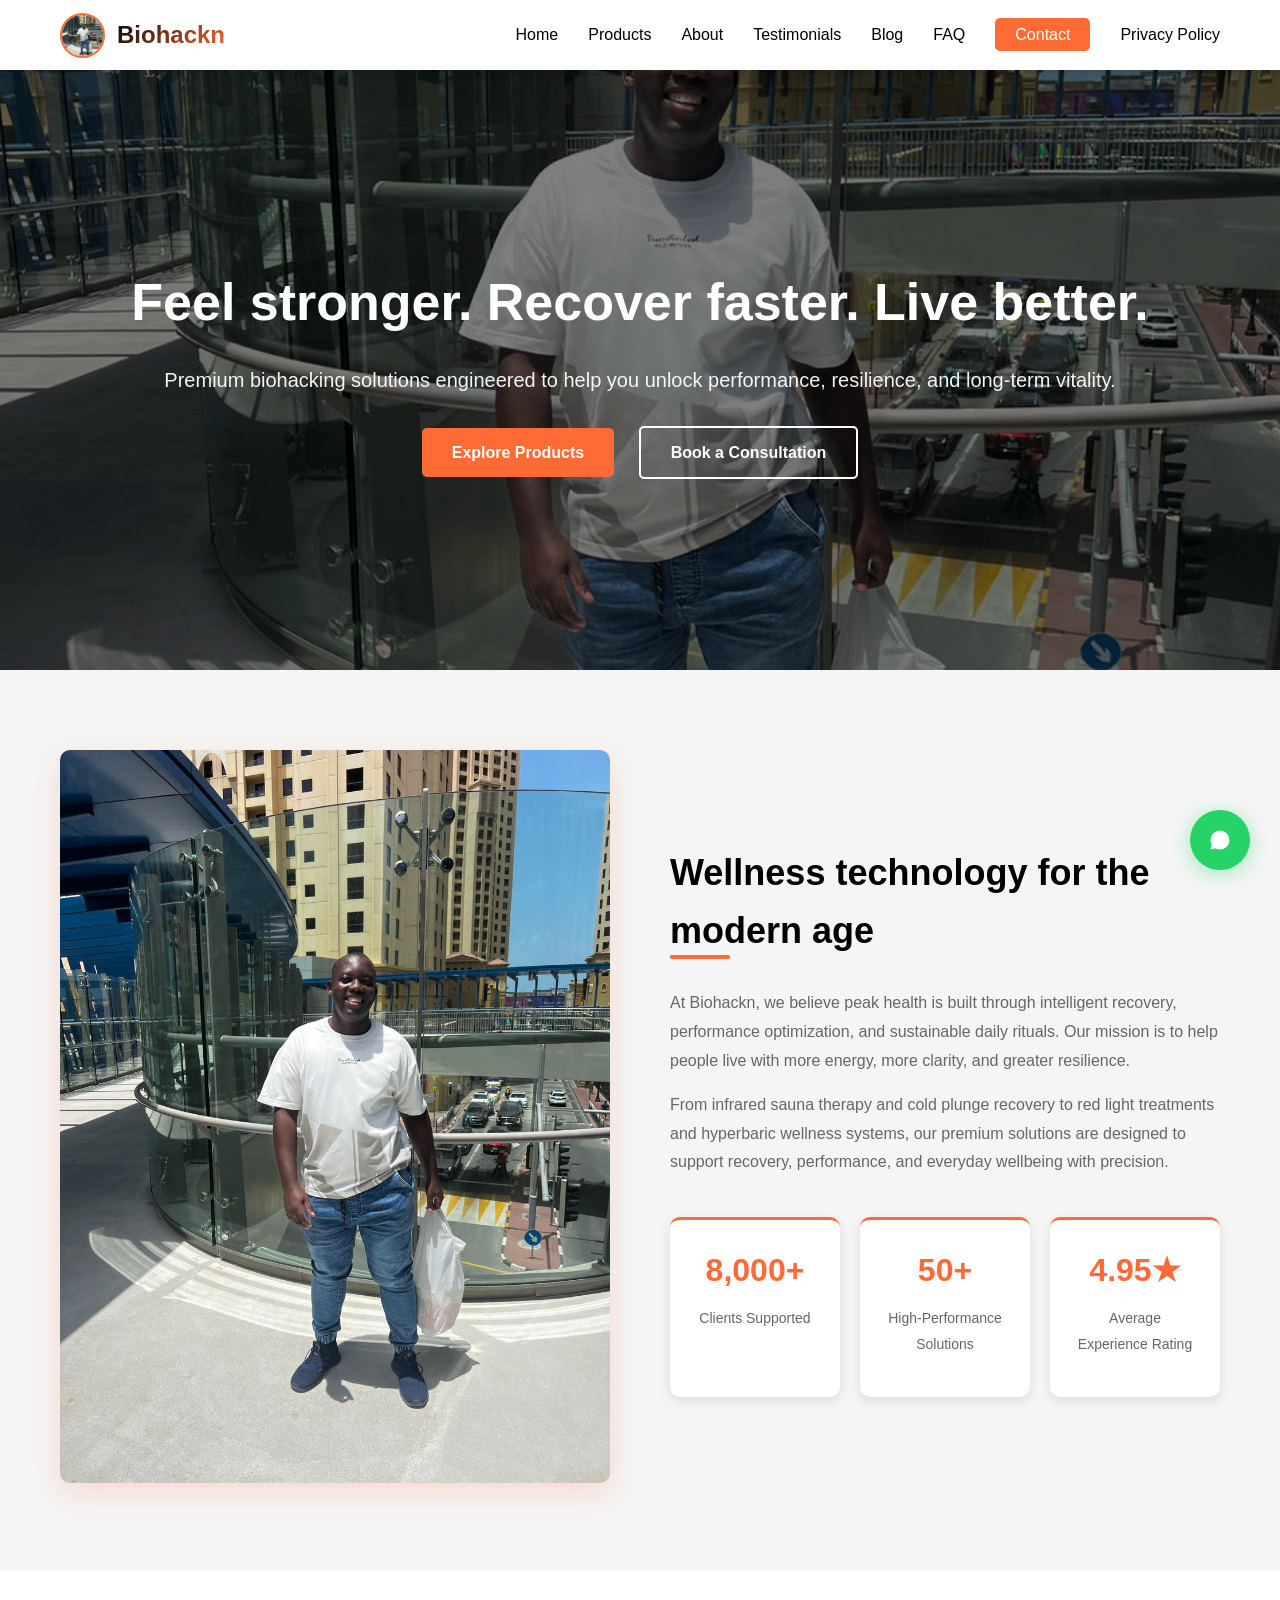
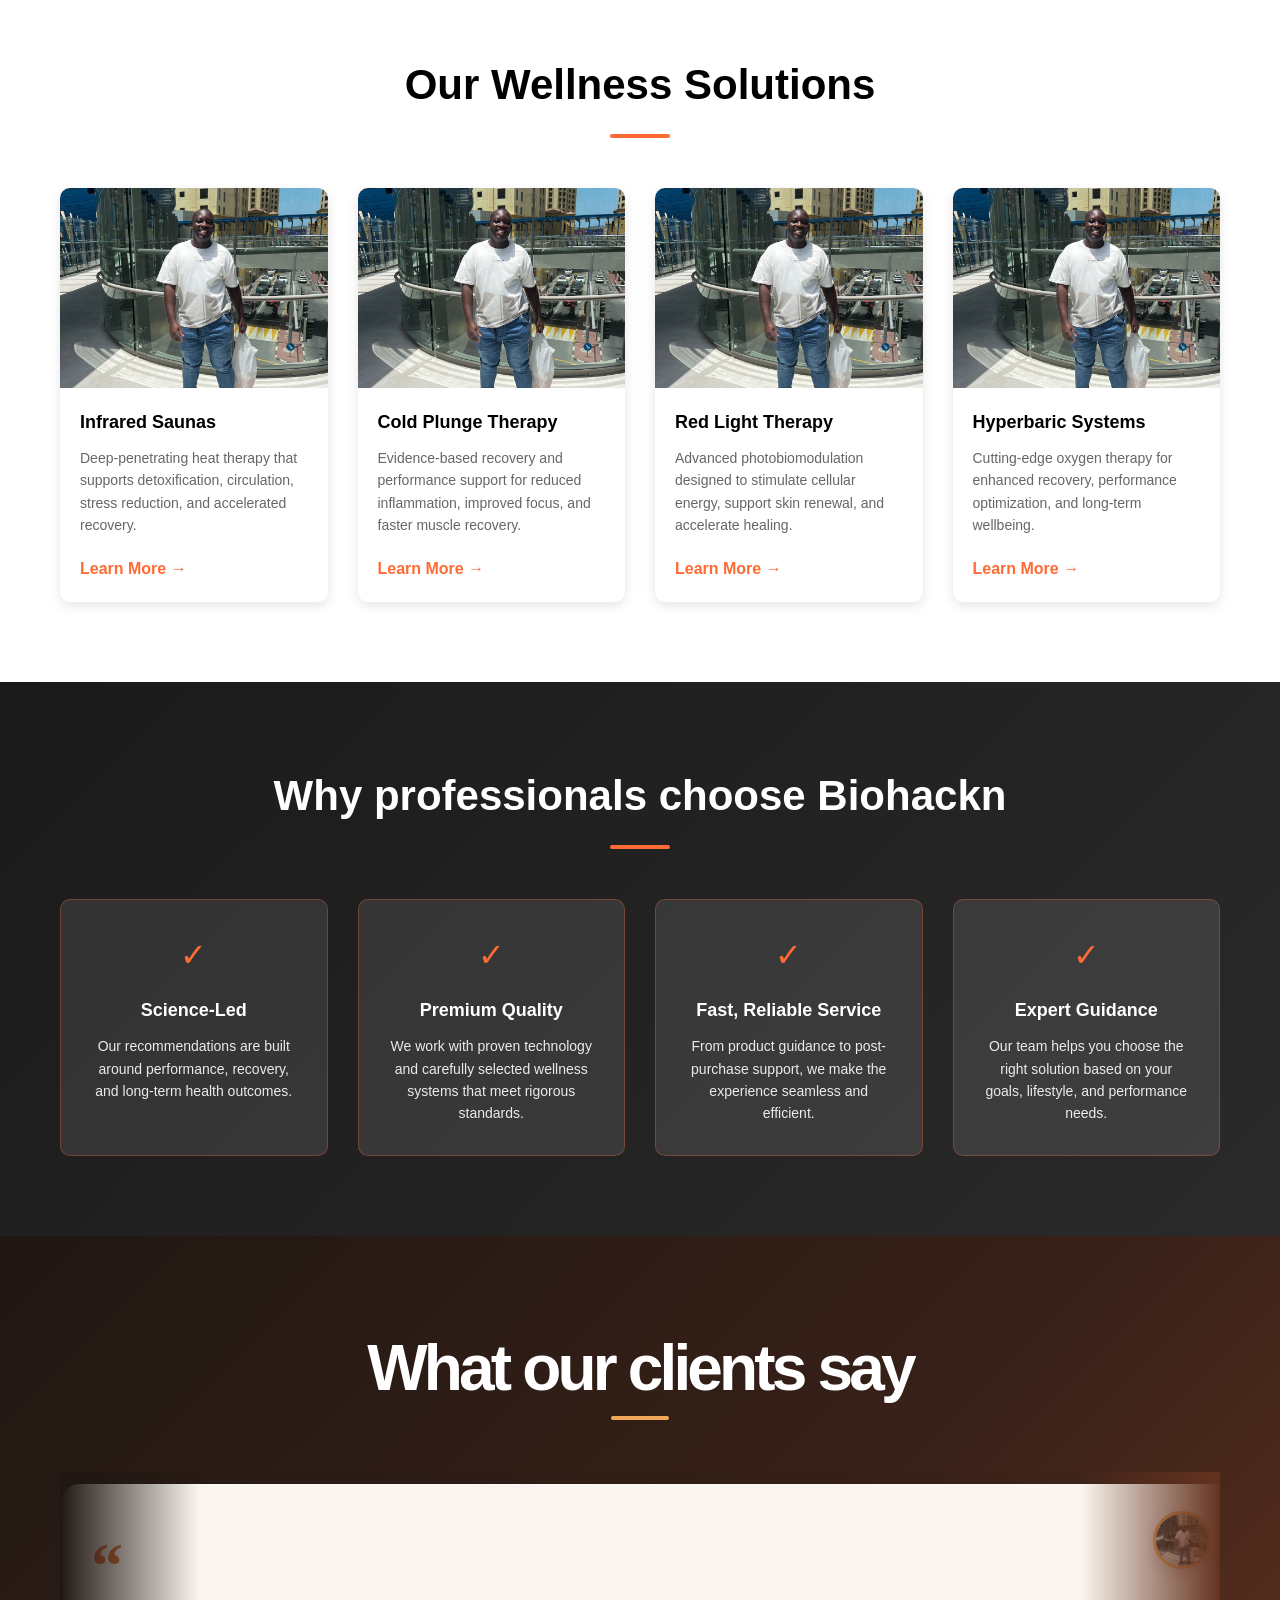
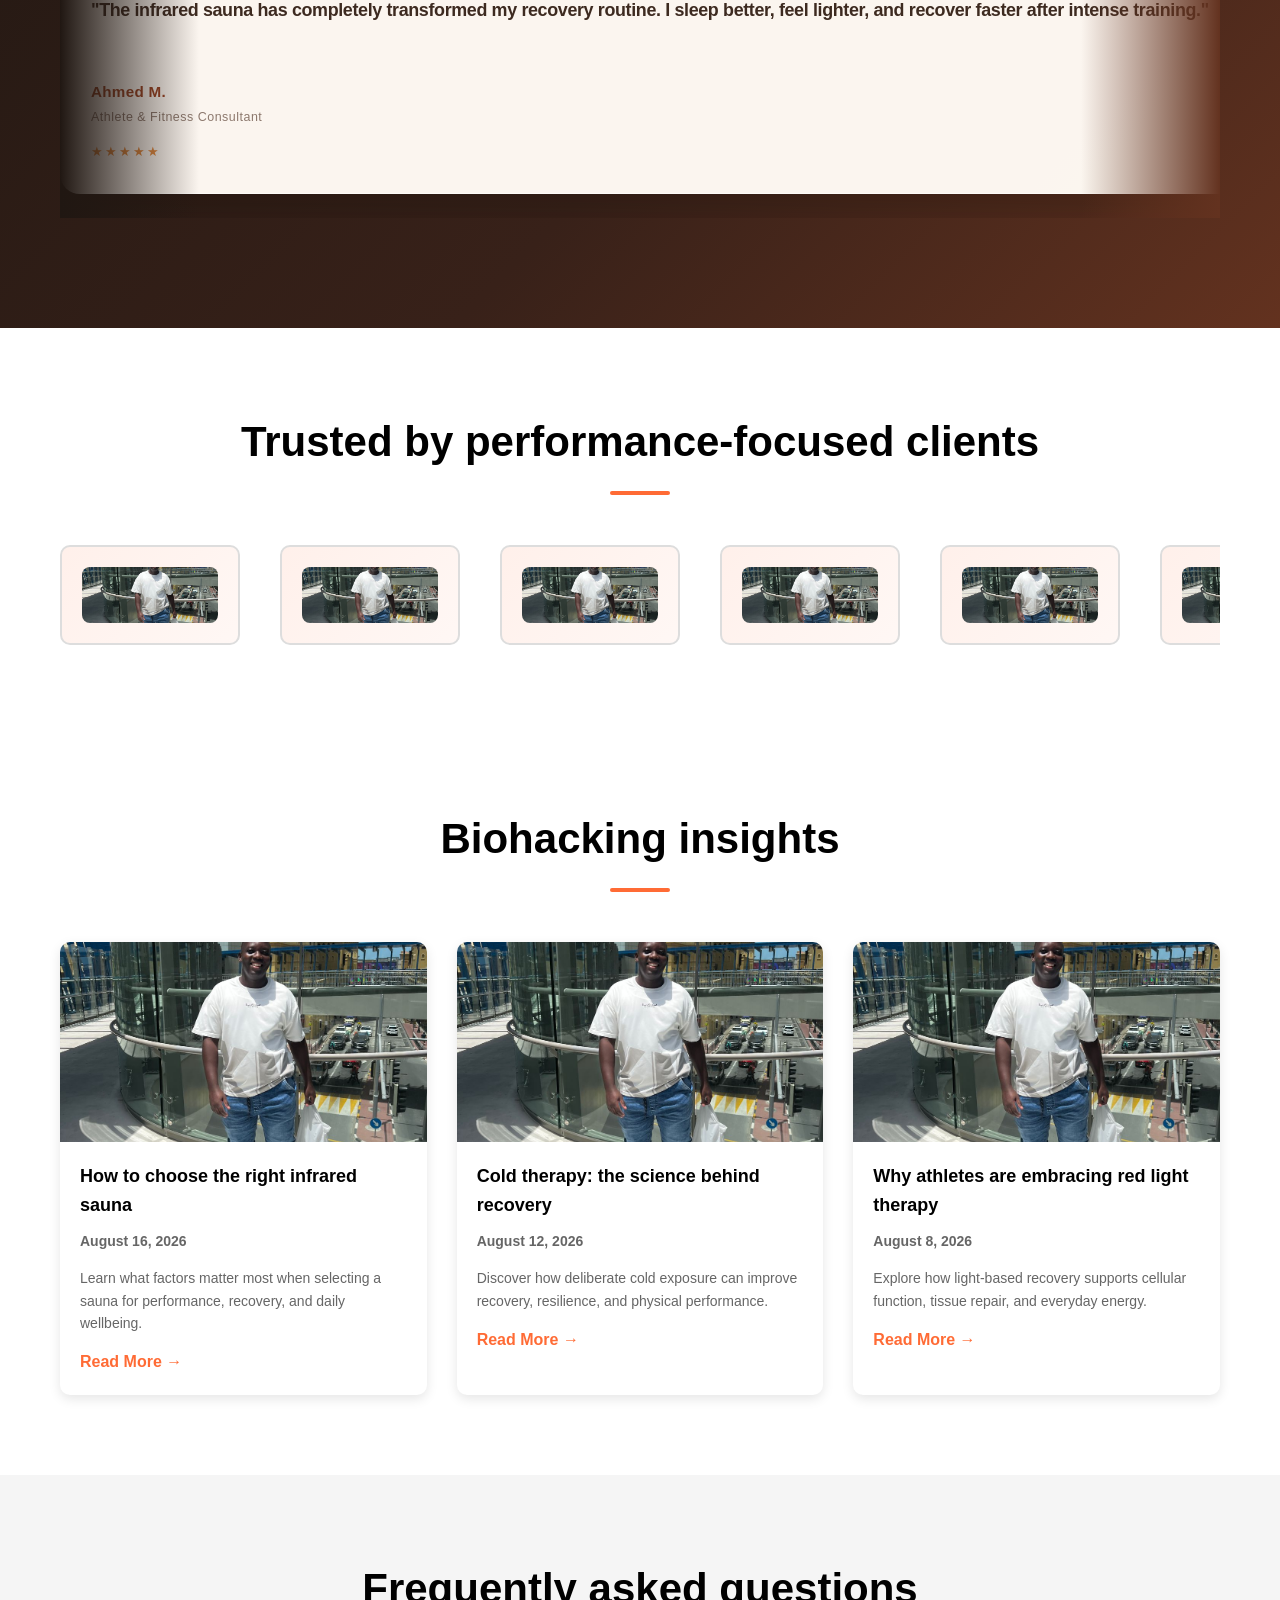
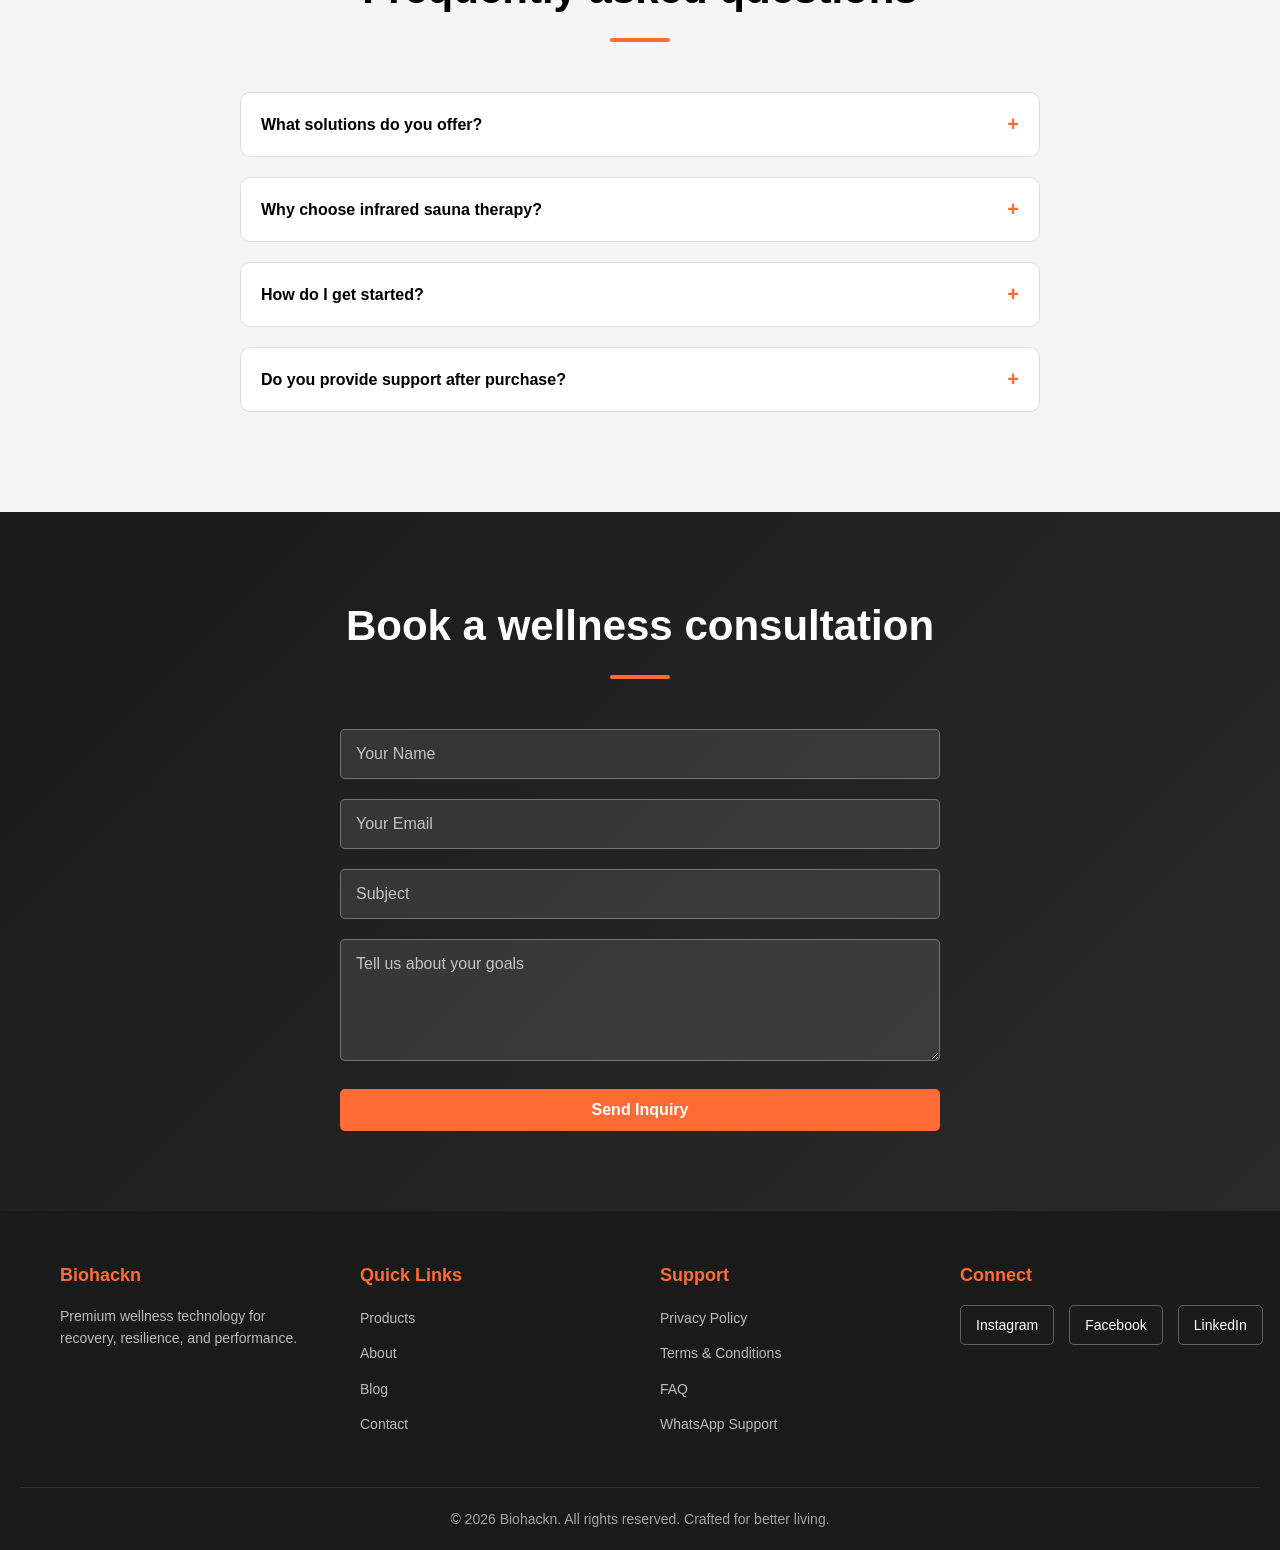
==== commit 936753a8: "Rewrite the homepage copy to a more professional Biohackn marketing tone and fix key product links" ====
--- a/index.html
+++ b/index.html
@@ -3,7 +3,8 @@
 <head>
     <meta charset="UTF-8">
     <meta name="viewport" content="width=device-width, initial-scale=1.0">
-    <title>Biohackn - Professional Solutions</title>
+    <title>Biohackn | Premium Biohacking & Wellness Solutions</title>
+    <meta name="description" content="Biohackn delivers premium biohacking technology and wellness solutions designed to improve recovery, performance, and long-term vitality.">
     <link rel="stylesheet" href="style.css">
 </head>
 <body>
@@ -14,7 +15,7 @@
                 <img src="Gideon.jpg" alt="Biohackn Logo" class="logo-img">
                 <span class="logo-text">Biohackn</span>
             </div>
-            <div class="nav-toggle" id="navToggle">
+            <div class="nav-toggle" id="navToggle" aria-label="Toggle navigation">
                 <span></span>
                 <span></span>
                 <span></span>
@@ -27,20 +28,20 @@
                 <li><a href="#blog">Blog</a></li>
                 <li><a href="#faq">FAQ</a></li>
                 <li><a href="#contact" class="cta-button">Contact</a></li>
-                <li><a href="privacypolicy.html">Privacy policy</a></li>
+                <li><a href="privacypolicy.html">Privacy Policy</a></li>
             </ul>
         </div>
     </nav>
 
     <!-- Hero Section -->
     <section id="hero" class="hero">
-        <img src="Gideon.jpg" alt="Hero Banner" class="hero-image">
+        <img src="Gideon.jpg" alt="Biohackn wellness solutions" class="hero-image">
         <div class="hero-overlay">
             <div class="hero-content">
-                <h1>Unlock Your Peak Performance</h1>
-                <p class="hero-subtitle">Premium biohacking solutions for optimal health and wellness</p>
+                <h1>Feel stronger. Recover faster. Live better.</h1>
+                <p class="hero-subtitle">Premium biohacking solutions engineered to help you unlock performance, resilience, and long-term vitality.</p>
                 <a href="#products" class="btn btn-primary">Explore Products</a>
-                <a href="https://wa.me/+971563889548" class="btn btn-secondary">Chat with Expert</a>
+                <a href="https://wa.me/+971563889548" class="btn btn-secondary">Book a Consultation</a>
             </div>
         </div>
     </section>
@@ -53,21 +54,21 @@
                     <img src="Gideon.jpg" alt="About Biohackn">
                 </div>
                 <div class="about-content">
-                    <h2>Transform Your Wellness Journey</h2>
-                    <p>At Biohackn, we're on a mission to revolutionize how you approach health and performance. Founded by visionary leaders in the biohacking space, we combine cutting-edge technology with proven wellness strategies.</p>
-                    <p>Our premium products are scientifically designed to help you optimize sleep, accelerate recovery, boost mental clarity, and unlock peak vitality.</p>
+                    <h2>Wellness technology for the modern age</h2>
+                    <p>At Biohackn, we believe peak health is built through intelligent recovery, performance optimization, and sustainable daily rituals. Our mission is to help people live with more energy, more clarity, and greater resilience.</p>
+                    <p>From infrared sauna therapy and cold plunge recovery to red light treatments and hyperbaric wellness systems, our premium solutions are designed to support recovery, performance, and everyday wellbeing with precision.</p>
                     <div class="about-stats">
                         <div class="stat">
                             <h3>8,000+</h3>
-                            <p>Satisfied Customers</p>
+                            <p>Clients Supported</p>
                         </div>
                         <div class="stat">
                             <h3>50+</h3>
-                            <p>Expert-Backed Products</p>
+                            <p>High-Performance Solutions</p>
                         </div>
                         <div class="stat">
                             <h3>4.95★</h3>
-                            <p>Average Rating</p>
+                            <p>Average Experience Rating</p>
                         </div>
                     </div>
                 </div>
@@ -85,15 +86,15 @@
                         <img src="Gideon.jpg" alt="Infrared Sauna">
                     </div>
                     <h3>Infrared Saunas</h3>
-                    <p>Deep healing heat therapy that detoxifies, reduces inflammation, and boosts circulation for faster recovery.</p>
+                    <p>Deep-penetrating heat therapy that supports detoxification, circulation, stress reduction, and accelerated recovery.</p>
                     <a href="infraredSaunas.html" class="product-link">Learn More →</a>
                 </div>
                 <div class="product-card">
                     <div class="product-image">
                         <img src="Gideon.jpg" alt="Cold Plunge">
                     </div>
-                    <h3>Cold Plunges</h3>
-                    <p>Advanced cold therapy to accelerate muscle recovery, reduce soreness, and sharpen mental clarity.</p>
+                    <h3>Cold Plunge Therapy</h3>
+                    <p>Evidence-based recovery and performance support for reduced inflammation, improved focus, and faster muscle recovery.</p>
                     <a href="coldPlunges.html" class="product-link">Learn More →</a>
                 </div>
                 <div class="product-card">
@@ -101,40 +102,16 @@
                         <img src="Gideon.jpg" alt="Red Light Therapy">
                     </div>
                     <h3>Red Light Therapy</h3>
-                    <p>Stimulate collagen production, support healing, and boost cellular energy for natural rejuvenation.</p>
-                    <a href="redLight.html" class="product-link">Learn More →</a>
+                    <p>Advanced photobiomodulation designed to stimulate cellular energy, support skin renewal, and accelerate healing.</p>
+                    <a href="redlight.html" class="product-link">Learn More →</a>
                 </div>
                 <div class="product-card">
                     <div class="product-image">
-                        <img src="Gideon.jpg" alt="Hyperbaric Chambers">
+                        <img src="Gideon.jpg" alt="Hyperbaric Chamber">
                     </div>
                     <h3>Hyperbaric Systems</h3>
-                    <p>Advanced oxygen therapy for healing, recovery, and vitality with maximum wellness benefits.</p>
+                    <p>Cutting-edge oxygen therapy for enhanced recovery, performance optimization, and long-term wellbeing.</p>
                     <a href="hyperbaric.html" class="product-link">Learn More →</a>
-                </div>
-                <div class="product-card">
-                    <div class="product-image">
-                        <img src="Gideon.jpg" alt="Infrared Sauna">
-                    </div>
-                    <h3>Infrared Saunas</h3>
-                    <p>Deep healing heat therapy that detoxifies, reduces inflammation, and boosts circulation for faster recovery.</p>
-                    <a href="infraredSaunas.html" class="product-link">Learn More →</a>
-                </div>
-                <div class="product-card">
-                    <div class="product-image">
-                        <img src="Gideon.jpg" alt="Cold Plunge">
-                    </div>
-                    <h3>Cold Plunges</h3>
-                    <p>Advanced cold therapy to accelerate muscle recovery, reduce soreness, and sharpen mental clarity.</p>
-                    <a href="coldPlunges.html" class="product-link">Learn More →</a>
-                </div>
-                <div class="product-card">
-                    <div class="product-image">
-                        <img src="Gideon.jpg" alt="Red Light Therapy">
-                    </div>
-                    <h3>Red Light Therapy</h3>
-                    <p>Stimulate collagen production, support healing, and boost cellular energy for natural rejuvenation.</p>
-                    <a href="redLight.html" class="product-link">Learn More →</a>
                 </div>
             </div>
         </div>
@@ -143,27 +120,27 @@
     <!-- Benefits Section -->
     <section id="benefits" class="benefits">
         <div class="container">
-            <h2>Why Choose Biohackn?</h2>
+            <h2>Why professionals choose Biohackn</h2>
             <div class="benefits-grid">
                 <div class="benefit-item">
                     <div class="benefit-icon">✓</div>
-                    <h3>Expert-Backed</h3>
-                    <p>Developed with science and trusted by performance professionals.</p>
+                    <h3>Science-Led</h3>
+                    <p>Our recommendations are built around performance, recovery, and long-term health outcomes.</p>
                 </div>
                 <div class="benefit-item">
                     <div class="benefit-icon">✓</div>
                     <h3>Premium Quality</h3>
-                    <p>Every product meets the highest standards of quality assurance.</p>
+                    <p>We work with proven technology and carefully selected wellness systems that meet rigorous standards.</p>
                 </div>
                 <div class="benefit-item">
                     <div class="benefit-icon">✓</div>
-                    <h3>Fast Delivery</h3>
-                    <p>Quick shipping and logistics across UAE and beyond.</p>
+                    <h3>Fast, Reliable Service</h3>
+                    <p>From product guidance to post-purchase support, we make the experience seamless and efficient.</p>
                 </div>
                 <div class="benefit-item">
                     <div class="benefit-icon">✓</div>
-                    <h3>Dedicated Support</h3>
-                    <p>Expert customer care whenever you need guidance and support.</p>
+                    <h3>Expert Guidance</h3>
+                    <p>Our team helps you choose the right solution based on your goals, lifestyle, and performance needs.</p>
                 </div>
             </div>
         </div>
@@ -172,79 +149,37 @@
     <!-- Testimonials Section -->
     <section id="testimonials" class="testimonials">
         <div class="container">
-            <h2>What Our Customers Say</h2>
+            <h2>What our clients say</h2>
             <div class="testimonials-wrapper">
                 <div class="testimonials-slider">
                     <div class="testimonial-card">
                         <div class="testimonial-image"><img src="Gideon.jpg" alt="Customer"></div>
-                        <p class="testimonial-text">"The infrared sauna changed my evening routine completely. My recovery has never been better!"</p>
+                        <p class="testimonial-text">"The infrared sauna has completely transformed my recovery routine. I sleep better, feel lighter, and recover faster after intense training."</p>
                         <p class="testimonial-author">Ahmed M.</p>
-                        <p class="testimonial-role">Athlete & Fitness Enthusiast</p>
+                        <p class="testimonial-role">Athlete & Fitness Consultant</p>
                         <div class="stars">★★★★★</div>
                     </div>
                     <div class="testimonial-card">
                         <div class="testimonial-image"><img src="Gideon.jpg" alt="Customer"></div>
-                        <p class="testimonial-text">"Biohackn's products delivered exactly what they promised. Outstanding quality and support!"</p>
+                        <p class="testimonial-text">"The product quality is exceptional, and the guidance from the Biohackn team made the decision easy. It feels premium in every way."</p>
                         <p class="testimonial-author">Fatima K.</p>
                         <p class="testimonial-role">Wellness Coach</p>
                         <div class="stars">★★★★★</div>
                     </div>
                     <div class="testimonial-card">
                         <div class="testimonial-image"><img src="Gideon.jpg" alt="Customer"></div>
-                        <p class="testimonial-text">"Best investment in my health. The red light therapy results are visible in just weeks!"</p>
+                        <p class="testimonial-text">"The red light therapy results were visible within weeks. My skin feels healthier, and my energy levels are noticeably improved."</p>
                         <p class="testimonial-author">Karim R.</p>
                         <p class="testimonial-role">Entrepreneur</p>
                         <div class="stars">★★★★★</div>
                     </div>
                     <div class="testimonial-card">
                         <div class="testimonial-image"><img src="Gideon.jpg" alt="Customer"></div>
-                        <p class="testimonial-text">"My energy levels have skyrocketed since using their red light therapy panels. Absolutely transformative!"</p>
+                        <p class="testimonial-text">"Biohackn delivered exactly what they promised—excellent technology, thoughtful support, and a premium overall experience."</p>
                         <p class="testimonial-author">Layla S.</p>
                         <p class="testimonial-role">Professional Athlete</p>
                         <div class="stars">★★★★★</div>
                     </div>
-                    <div class="testimonial-card">
-                        <div class="testimonial-image"><img src="Gideon.jpg" alt="Customer"></div>
-                        <p class="testimonial-text">"The cold plunge has become essential to my training routine. Recovery time has cut in half!"</p>
-                        <p class="testimonial-author">Hassan B.</p>
-                        <p class="testimonial-role">Fitness Coach</p>
-                        <div class="stars">★★★★★</div>
-                    </div>
-                    <div class="testimonial-card">
-                        <div class="testimonial-image"><img src="Gideon.jpg" alt="Customer"></div>
-                        <p class="testimonial-text">"Exceptional customer service and world-class products. I've recommended Biohackn to all my friends."</p>
-                        <p class="testimonial-author">Sarah J.</p>
-                        <p class="testimonial-role">CEO, Health Tech Startup</p>
-                        <div class="stars">★★★★★</div>
-                    </div>
-                    <div class="testimonial-card">
-                        <div class="testimonial-image"><img src="Gideon.jpg" alt="Customer"></div>
-                        <p class="testimonial-text">"Sleep quality improved dramatically within the first week. This is life-changing technology!"</p>
-                        <p class="testimonial-author">Omar K.</p>
-                        <p class="testimonial-role">Wellness Consultant</p>
-                        <div class="stars">★★★★★</div>
-                    </div>
-                    <div class="testimonial-card">
-                        <div class="testimonial-image"><img src="Gideon.jpg" alt="Customer"></div>
-                        <p class="testimonial-text">"As someone who travels constantly, the portable options are perfect for my lifestyle. Highly satisfied!"</p>
-                        <p class="testimonial-author">Noor A.</p>
-                        <p class="testimonial-role">Business Traveler</p>
-                        <div class="stars">★★★★★</div>
-                    </div>
-                    <div class="testimonial-card">
-                        <div class="testimonial-image"><img src="Gideon.jpg" alt="Customer"></div>
-                        <p class="testimonial-text">"The hyperbaric chamber has accelerated my injury recovery beyond my expectations!"</p>
-                        <p class="testimonial-author">Marcus T.</p>
-                        <p class="testimonial-role">Sports Medicine Doctor</p>
-                        <div class="stars">★★★★★</div>
-                    </div>
-                    <div class="testimonial-card">
-                        <div class="testimonial-image"><img src="Gideon.jpg" alt="Customer"></div>
-                        <p class="testimonial-text">"Premium quality meets affordability. Biohackn offers the best value in the market!"</p>
-                        <p class="testimonial-author">Zara M.</p>
-                        <p class="testimonial-role">Wellness Enthusiast</p>
-                        <div class="stars">★★★★★</div>
-                    </div>
                 </div>
             </div>
         </div>
@@ -253,7 +188,7 @@
     <!-- Companies We Work With Section -->
     <section id="companies" class="companies">
         <div class="container">
-            <h2>Trusted by Industry Leaders</h2>
+            <h2>Trusted by performance-focused clients</h2>
             <div class="companies-wrapper">
                 <div class="companies-slider">
                     <div class="company-logo"><img src="Gideon.jpg" alt="Partner Logo"></div>
@@ -268,24 +203,6 @@
                     <div class="company-logo"><img src="Gideon.jpg" alt="Partner Logo"></div>
                     <div class="company-logo"><img src="Gideon.jpg" alt="Partner Logo"></div>
                     <div class="company-logo"><img src="Gideon.jpg" alt="Partner Logo"></div>
-                    <div class="company-logo"><img src="Gideon.jpg" alt="Partner Logo"></div>
-                    <div class="company-logo"><img src="Gideon.jpg" alt="Partner Logo"></div>
-                    <div class="company-logo"><img src="Gideon.jpg" alt="Partner Logo"></div>
-                    <div class="company-logo"><img src="Gideon.jpg" alt="Partner Logo"></div>
-                    <div class="company-logo"><img src="Gideon.jpg" alt="Partner Logo"></div>
-                    <div class="company-logo"><img src="Gideon.jpg" alt="Partner Logo"></div>
-                    <div class="company-logo"><img src="Gideon.jpg" alt="Partner Logo"></div>
-                    <div class="company-logo"><img src="Gideon.jpg" alt="Partner Logo"></div>
-                    <div class="company-logo"><img src="Gideon.jpg" alt="Partner Logo"></div>
-                    <div class="company-logo"><img src="Gideon.jpg" alt="Partner Logo"></div>
-                    <div class="company-logo"><img src="Gideon.jpg" alt="Partner Logo"></div>
-                    <div class="company-logo"><img src="Gideon.jpg" alt="Partner Logo"></div>
-                    <div class="company-logo"><img src="Gideon.jpg" alt="Partner Logo"></div>
-                    <div class="company-logo"><img src="Gideon.jpg" alt="Partner Logo"></div>
-                    <div class="company-logo"><img src="Gideon.jpg" alt="Partner Logo"></div>
-                    <div class="company-logo"><img src="Gideon.jpg" alt="Partner Logo"></div>
-                    <div class="company-logo"><img src="Gideon.jpg" alt="Partner Logo"></div>
-                    <div class="company-logo"><img src="Gideon.jpg" alt="Partner Logo"></div>
                 </div>
             </div>
         </div>
@@ -294,33 +211,33 @@
     <!-- Blog Section -->
     <section id="blog" class="blog">
         <div class="container">
-            <h2>Biohacking Insights</h2>
+            <h2>Biohacking insights</h2>
             <div class="blog-grid">
                 <article class="blog-card">
                     <div class="blog-image">
                         <img src="Gideon.jpg" alt="Blog Post">
                     </div>
-                    <h3>How to Choose the Best Infrared Sauna</h3>
+                    <h3>How to choose the right infrared sauna</h3>
                     <p class="blog-date">August 16, 2026</p>
-                    <p>A comprehensive guide to selecting the perfect infrared sauna for your wellness goals and space.</p>
+                    <p>Learn what factors matter most when selecting a sauna for performance, recovery, and daily wellbeing.</p>
                     <a href="blog1.html" class="read-more">Read More →</a>
                 </article>
                 <article class="blog-card">
                     <div class="blog-image">
                         <img src="Gideon.jpg" alt="Blog Post">
                     </div>
-                    <h3>Cold Therapy: Recovery Science Explained</h3>
+                    <h3>Cold therapy: the science behind recovery</h3>
                     <p class="blog-date">August 12, 2026</p>
-                    <p>Discover the science behind cold plunge therapy and how it accelerates your recovery.</p>
+                    <p>Discover how deliberate cold exposure can improve recovery, resilience, and physical performance.</p>
                     <a href="blog2.html" class="read-more">Read More →</a>
                 </article>
                 <article class="blog-card">
                     <div class="blog-image">
                         <img src="Gideon.jpg" alt="Blog Post">
                     </div>
-                    <h3>Red Light Therapy Benefits for Athletes</h3>
+                    <h3>Why athletes are embracing red light therapy</h3>
                     <p class="blog-date">August 8, 2026</p>
-                    <p>Learn how red light therapy is transforming athletic performance and recovery protocols.</p>
+                    <p>Explore how light-based recovery supports cellular function, tissue repair, and everyday energy.</p>
                     <a href="blog3.html" class="read-more">Read More →</a>
                 </article>
             </div>
@@ -330,42 +247,42 @@
     <!-- FAQ Section -->
     <section id="faq" class="faq">
         <div class="container">
-            <h2>Frequently Asked Questions</h2>
+            <h2>Frequently asked questions</h2>
             <div class="faq-container">
                 <div class="faq-item">
                     <button class="faq-question" onclick="toggleFAQ(this)">
-                        What products do you offer?
+                        What solutions do you offer?
                         <span>+</span>
                     </button>
                     <div class="faq-answer">
-                        <p>We offer premium biohacking products including infrared saunas, cold plunges, red light therapy panels, and hyperbaric oxygen chambers designed to optimize your health and performance.</p>
+                        <p>We offer premium biohacking and wellness systems including infrared saunas, cold plunge therapies, red light therapy devices, and hyperbaric oxygen solutions designed to support recovery, performance, and long-term vitality.</p>
                     </div>
                 </div>
                 <div class="faq-item">
                     <button class="faq-question" onclick="toggleFAQ(this)">
-                        What are the benefits of infrared sauna therapy?
+                        Why choose infrared sauna therapy?
                         <span>+</span>
                     </button>
                     <div class="faq-answer">
-                        <p>Infrared saunas provide deep detoxification, improve circulation, reduce inflammation, accelerate muscle recovery, and promote better sleep quality. Regular use can significantly enhance your overall wellness.</p>
+                        <p>Infrared therapy supports detoxification, circulation, muscle relaxation, and overall wellbeing. It is commonly used to improve recovery, reduce stress, and promote better sleep quality.</p>
                     </div>
                 </div>
                 <div class="faq-item">
                     <button class="faq-question" onclick="toggleFAQ(this)">
-                        How do I get started with Biohackn products?
+                        How do I get started?
                         <span>+</span>
                     </button>
                     <div class="faq-answer">
-                        <p>Browse our product collection, select items that match your wellness goals, and add them to your cart. You can also chat with our experts via WhatsApp for personalized recommendations.</p>
+                        <p>Browse our product range, identify the system that best supports your goals, and connect with our team for tailored guidance. We are happy to help you choose the most effective solution for your lifestyle.</p>
                     </div>
                 </div>
                 <div class="faq-item">
                     <button class="faq-question" onclick="toggleFAQ(this)">
-                        Do you offer customer support?
+                        Do you provide support after purchase?
                         <span>+</span>
                     </button>
                     <div class="faq-answer">
-                        <p>Yes! We provide 24/7 customer support through WhatsApp, email, and phone. Our experts are always ready to help with product selection, usage, and any other inquiries.</p>
+                        <p>Yes. We provide responsive customer support to help with product selection, setup questions, and ongoing care so your wellness investment feels supported from day one.</p>
                     </div>
                 </div>
             </div>
@@ -375,7 +292,7 @@
     <!-- Contact Section -->
     <section id="contact" class="contact">
         <div class="container">
-            <h2>Get In Touch</h2>
+            <h2>Book a wellness consultation</h2>
             <form class="contact-form" id="contactForm">
                 <div class="form-group">
                     <input type="text" placeholder="Your Name" required>
@@ -387,9 +304,9 @@
                     <input type="text" placeholder="Subject" required>
                 </div>
                 <div class="form-group">
-                    <textarea placeholder="Your Message" rows="5" required></textarea>
-                </div>
-                <button type="submit" class="btn btn-primary">Send Message</button>
+                    <textarea placeholder="Tell us about your goals" rows="5" required></textarea>
+                </div>
+                <button type="submit" class="btn btn-primary">Send Inquiry</button>
             </form>
         </div>
     </section>
@@ -399,7 +316,7 @@
         <div class="container footer-content">
             <div class="footer-section">
                 <h4>Biohackn</h4>
-                <p>Revolutionizing wellness through biohacking technology.</p>
+                <p>Premium wellness technology for recovery, resilience, and performance.</p>
             </div>
             <div class="footer-section">
                 <h4>Quick Links</h4>
@@ -429,7 +346,7 @@
             </div>
         </div>
         <div class="footer-bottom">
-            <p>&copy; 2026 Biohackn. All rights reserved. | Crafted with excellence</p>
+            <p>&copy; 2026 Biohackn. All rights reserved. Crafted for better living.</p>
         </div>
     </footer>
 
@@ -437,11 +354,11 @@
     <div class="floating-whatsapp">
         <a href="https://wa.me/971585346954" target="_blank" rel="noopener noreferrer" class="whatsapp-btn" title="Chat with us on WhatsApp">
             <svg xmlns="http://www.w3.org/2000/svg" viewBox="0 0 24 24" fill="white" width="24" height="24">
-                <path d="M17.472 14.382c-.297-.149-1.758-.867-2.03-.967-.272-.099-.471-.148-.67.15-.197.297-.767.966-.94 1.164-.173.199-.347.223-.644.075-.297-.15-1.255-.463-2.39-1.475-.883-.788-1.48-1.761-1.653-2.059-.173-.297-.018-.458.13-.606.134-.133.298-.347.446-.52.149-.174.198-.298.298-.497.099-.198.05-.371-.025-.52-.075-.149-.669-1.612-.916-2.207-.242-.579-.487-.5-.67-.51-.173-.008-.371-.01-.57-.01-.198 0-.52.074-.792.372-.272.297-1.04 1.016-1.04 2.479 0 1.462 1.065 2.875 1.213 3.074.149.198 2.096 3.2 5.076 4.487.709.306 1.262.489 1.694.625.712.227 1.36.195 1.871.118.571-.085 1.758-.719 2.006-1.413.248-.694.248-1.289.173-1.413-.074-.124-.272-.198-.57-.347m-5.421-7.403h-.004a9.87 9.87 0 00-4.781 1.226l-.332.214-3.322-.87.888 3.212-.213.336a9.79 9.79 0 001.191 4.753c2.694 4.236 8.514 5.897 12.84 3.832 1.359-.735 2.589-1.823 3.514-3.148.925-1.325 1.457-2.87 1.457-4.466 0-5.364-4.365-9.729-9.729-9.729z"/>
+                <path d="M17.472 14.382c-.297-.149-1.758-.867-2.03-.967-.272-.099-.471-.148-.67.15-.197.297-.767.966-.94 1.164-.173.199-.347.223-.644.075-.297-.15-1.255-.463-2.39-1.475-.883-.788-1.48-1.761-1.653-2.059-.173-.297-.018-.458.13-.606.134-.133.297-.347.446-.521.149-.174.198-.298.298-.497.099-.198.05-.372-.025-.521-.075-.149-.669-1.611-.916-2.206-.242-.579-.487-.5-.669-.51l-.57-.01c-.198 0-.52.074-.793.372s-1.04 1.016-1.04 2.479 1.065 2.876 1.213 3.074c.149.198 2.095 3.2 5.076 4.487.709.306 1.262.49 1.694.626.712.227 1.36.195 1.872.118.572-.085 1.758-.719 2.006-1.413.248-.694.248-1.289.173-1.413-.074-.124-.272-.198-.57-.347zM12.005 2.5A9.5 9.5 0 0 0 2.5 12.005c0 1.66.43 3.278 1.246 4.69L2.5 21.5l4.89-1.24A9.49 9.49 0 0 0 12.005 21.5a9.5 9.5 0 1 0 0-19z"/>
             </svg>
         </a>
     </div>
 
     <script src="script.js" type="text/javascript"></script>
 </body>
-</html>+</html>
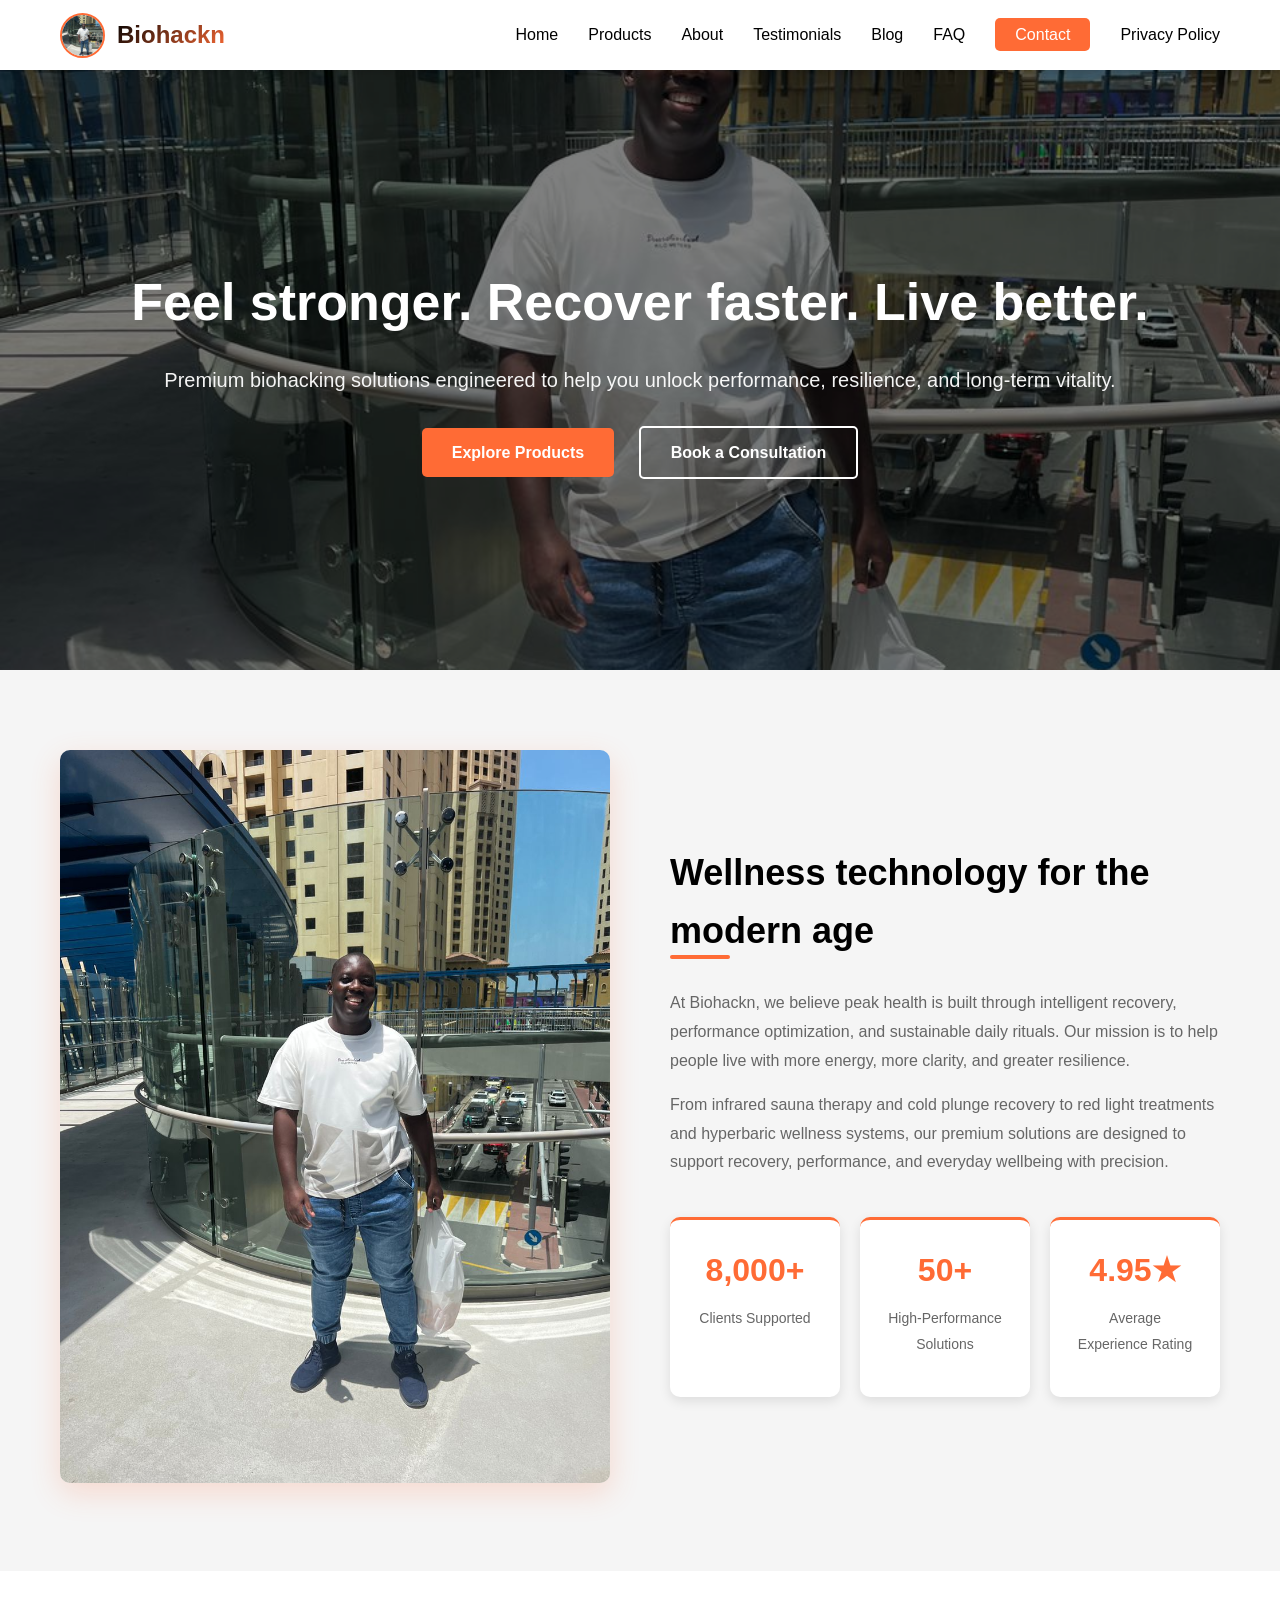
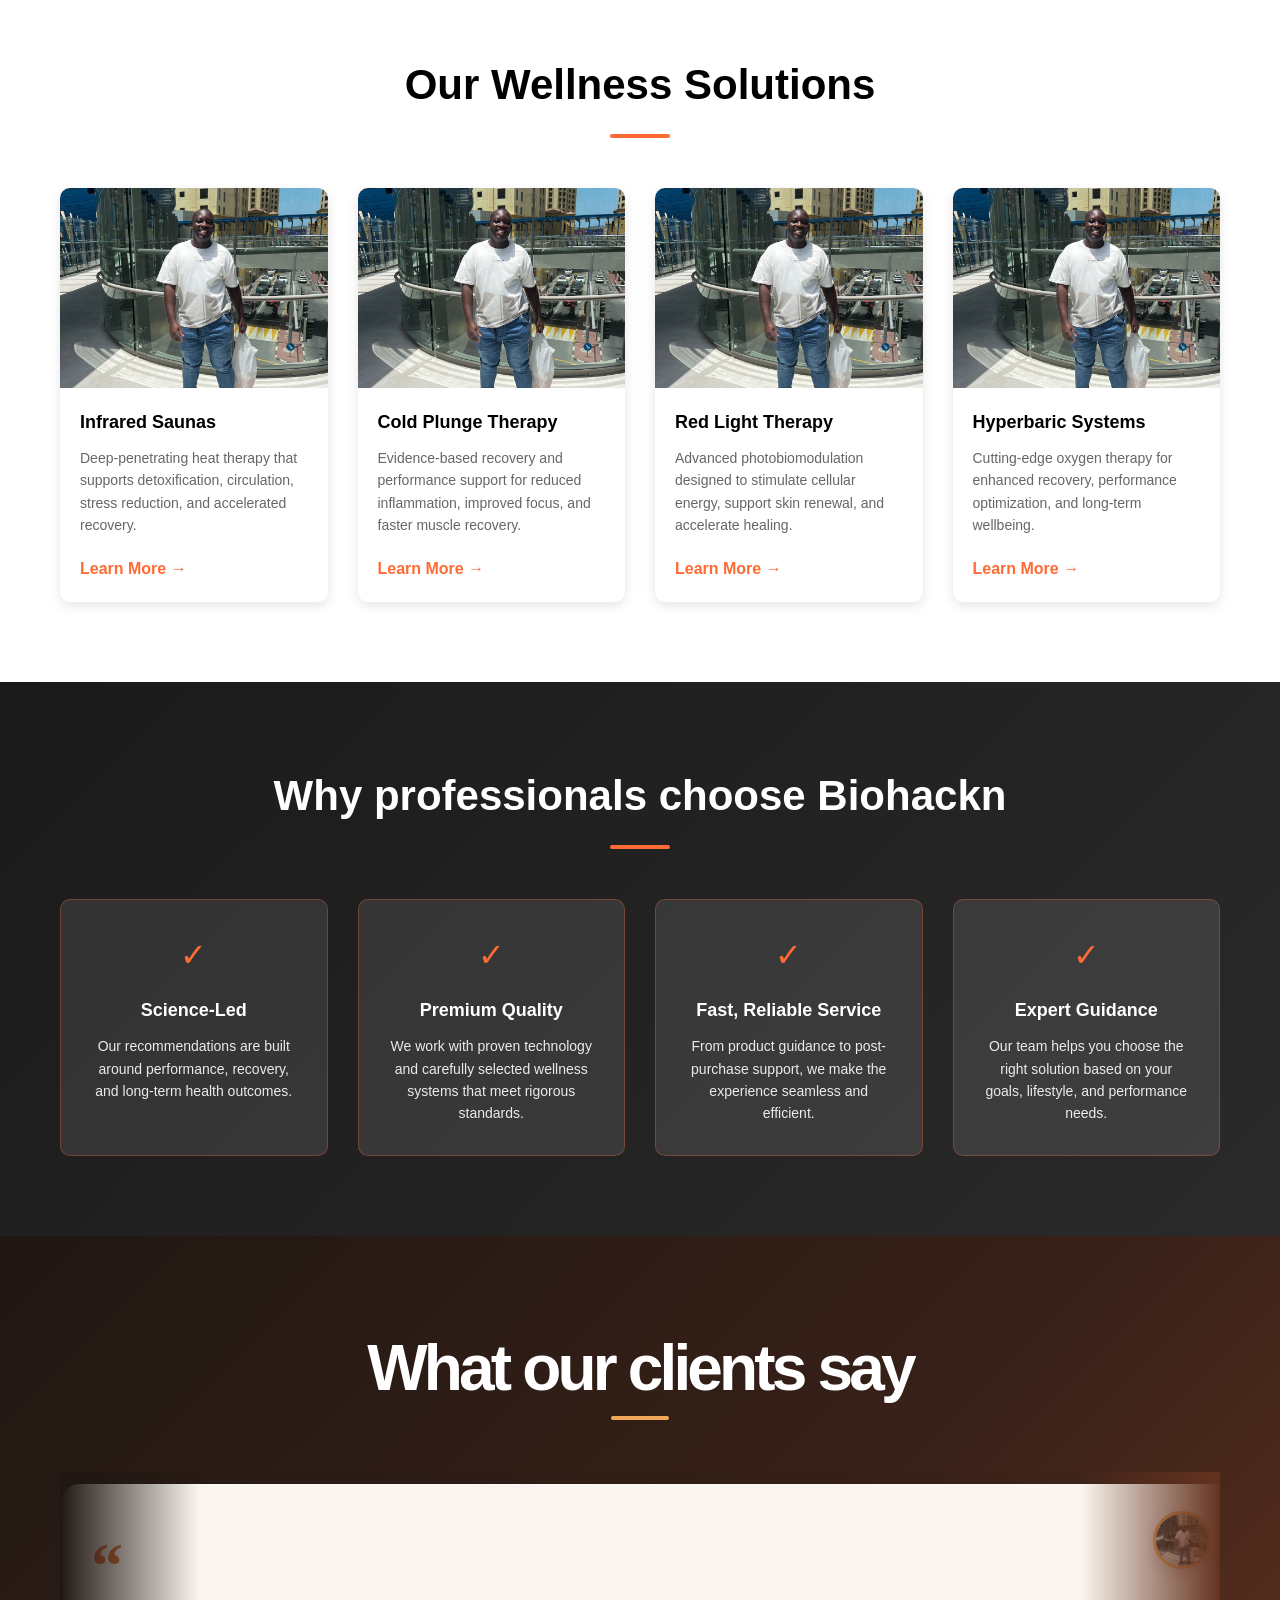
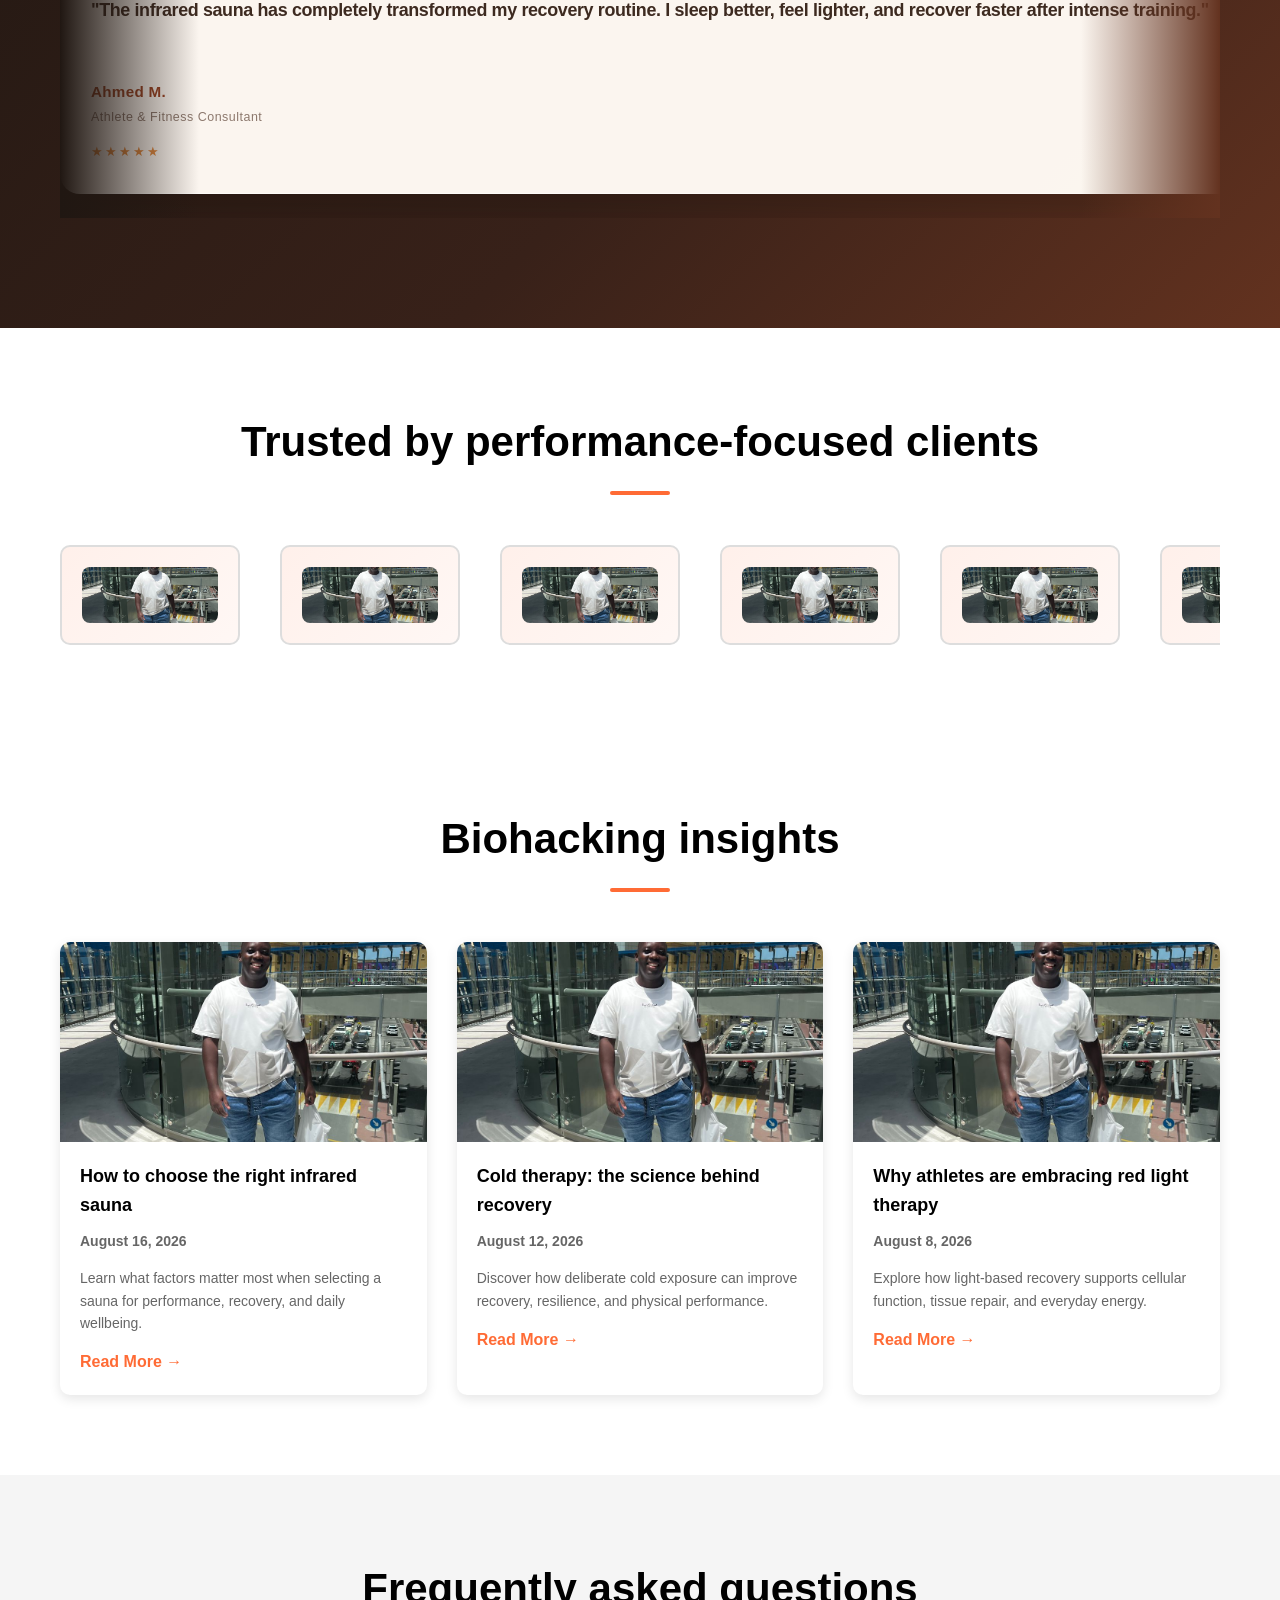
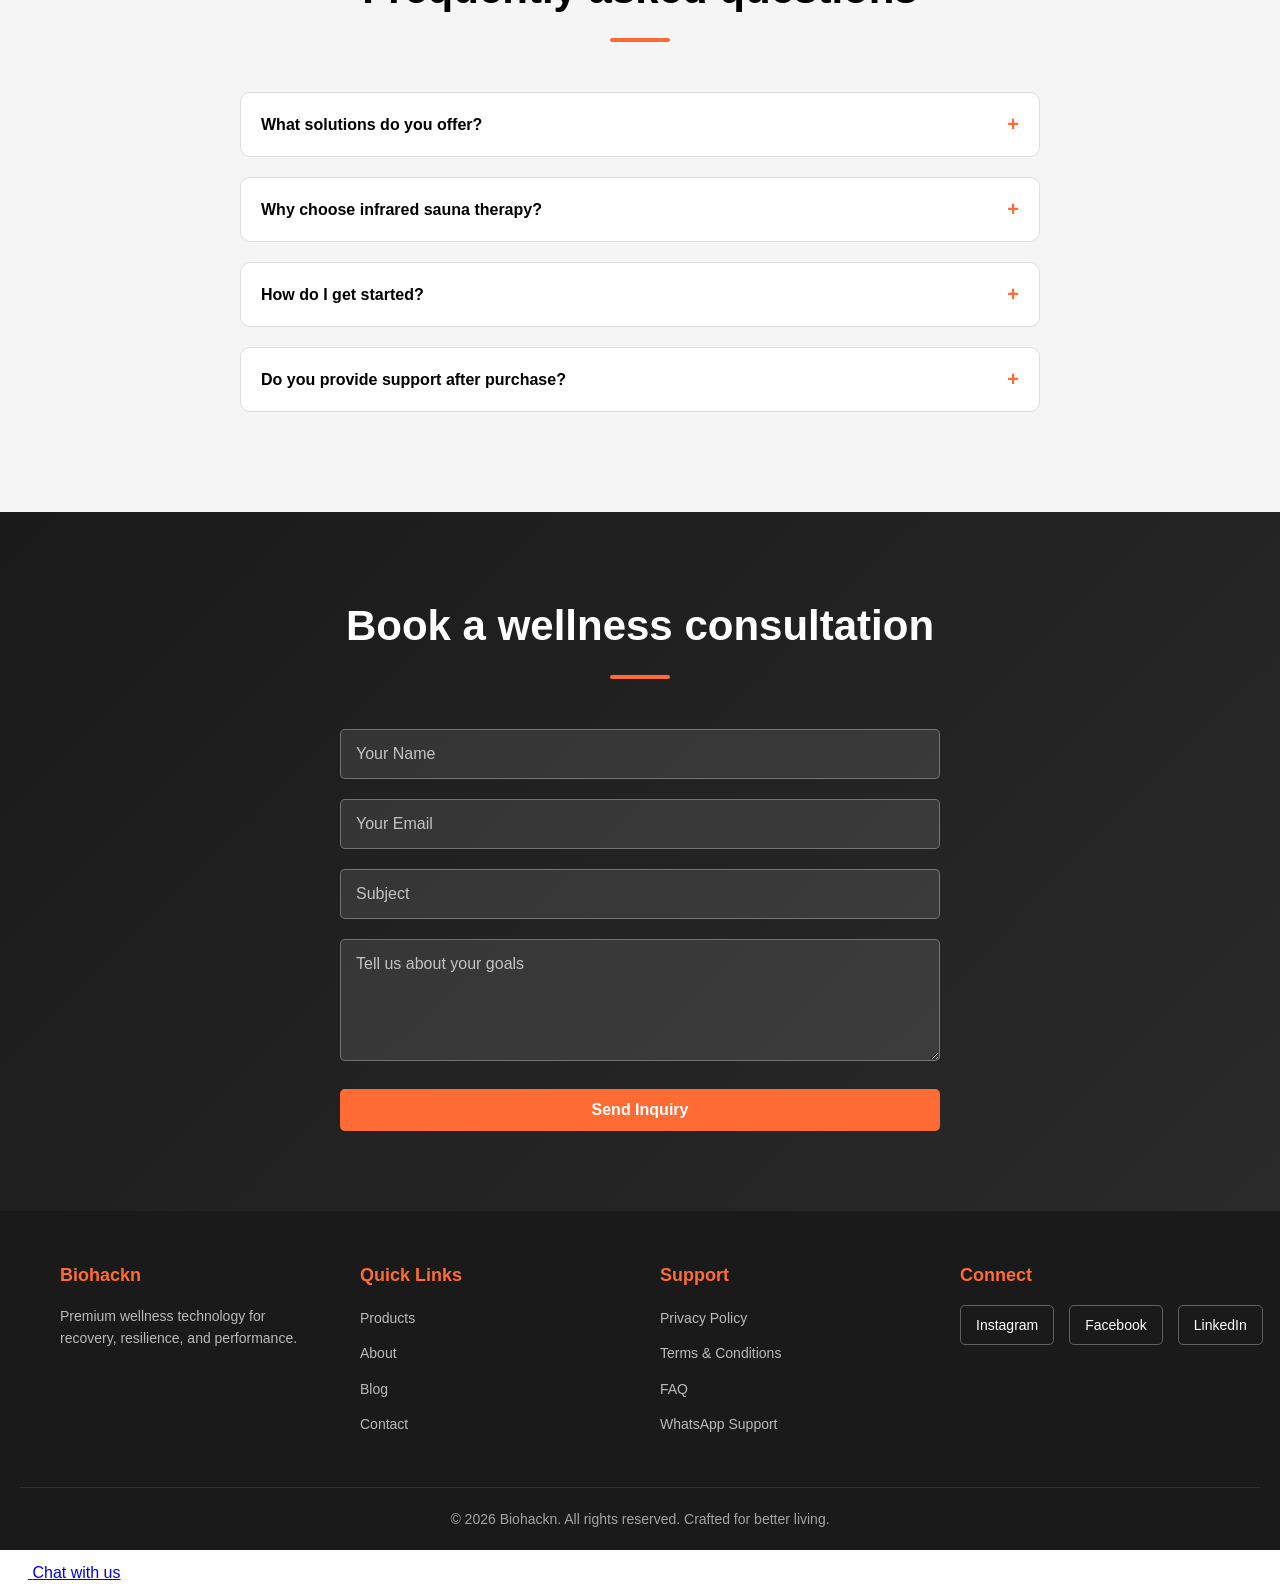
==== commit 34a1f7ac: "Add professional WhatsApp floating button with improved styling and messaging" ====
--- a/index.html
+++ b/index.html
@@ -350,12 +350,17 @@
         </div>
     </footer>
 
-    <!-- Floating WhatsApp Button -->
-    <div class="floating-whatsapp">
-        <a href="https://wa.me/971585346954" target="_blank" rel="noopener noreferrer" class="whatsapp-btn" title="Chat with us on WhatsApp">
-            <svg xmlns="http://www.w3.org/2000/svg" viewBox="0 0 24 24" fill="white" width="24" height="24">
-                <path d="M17.472 14.382c-.297-.149-1.758-.867-2.03-.967-.272-.099-.471-.148-.67.15-.197.297-.767.966-.94 1.164-.173.199-.347.223-.644.075-.297-.15-1.255-.463-2.39-1.475-.883-.788-1.48-1.761-1.653-2.059-.173-.297-.018-.458.13-.606.134-.133.297-.347.446-.521.149-.174.198-.298.298-.497.099-.198.05-.372-.025-.521-.075-.149-.669-1.611-.916-2.206-.242-.579-.487-.5-.669-.51l-.57-.01c-.198 0-.52.074-.793.372s-1.04 1.016-1.04 2.479 1.065 2.876 1.213 3.074c.149.198 2.095 3.2 5.076 4.487.709.306 1.262.49 1.694.626.712.227 1.36.195 1.872.118.572-.085 1.758-.719 2.006-1.413.248-.694.248-1.289.173-1.413-.074-.124-.272-.198-.57-.347zM12.005 2.5A9.5 9.5 0 0 0 2.5 12.005c0 1.66.43 3.278 1.246 4.69L2.5 21.5l4.89-1.24A9.49 9.49 0 0 0 12.005 21.5a9.5 9.5 0 1 0 0-19z"/>
+    <!-- Professional WhatsApp Floating Button -->
+    <div class="wa-chat-box">
+        <a href="https://wa.me/971585346954" 
+           class="wa-float-btn" 
+           target="_blank" 
+           rel="noopener noreferrer" 
+           title="Chat with us on WhatsApp">
+            <svg xmlns="http://www.w3.org/2000/svg" viewBox="0 0 448 512" width="28" height="28" fill="#ffffff">
+                <path d="M380.9 97.1C339 55.1 283.2 32 223.9 32c-122.4 0-222 99.6-222 222 0 39.1 10.2 77.3 29.6 111L0 480l117.7-30.9c32.4 17.7 68.9 27 106.1 27h.1c122.3 0 224.1-99.6 224.1-222 0-59.3-25.2-115-67.1-157zm-157 341.6c-33.2 0-65.7-8.9-94-25.7l-6.7-4-69.8 18.3L72 359.2l-4.4-7c-18.5-29.4-28.2-63.3-28.2-98.2 0-101.7 82.8-184.5 184.6-184.5 49.3 0 95.6 19.2 130.4 54.1 34.8 34.9 56.2 81.2 56.1 130.5 0 101.8-84.9 184.6-186.6 184.6zm101.2-138.2c-5.5-2.8-32.8-16.2-37.9-18-5.1-1.9-8.8-2.8-12.5 2.8-3.7 5.6-14.3 18-17.6 21.8-3.2 3.7-6.5 4.2-12 1.4-32.6-16.3-54-29.1-75.5-66-5.7-9.8 5.7-9.1 16.3-30.3 1.8-3.7.9-6.9-.5-9.7-1.4-2.8-12.5-30.1-17.1-41.2-4.5-10.8-9.1-9.3-12.5-9.5-3.2-.2-6.9-.2-10.6-.2-3.7 0-9.7 1.4-14.8 6.9-5.1 5.6-19.4 19-19.4 46.3 0 27.3 19.9 53.7 22.6 57.4 2.8 3.7 39.1 59.7 94.8 83.8 35.2 15.2 49 16.5 66.6 13.9 11.4-1.7 32.8-13.4 37.4-26.4 4.6-13 4.6-24.1 3.2-26.4-1.3-2.5-5-3.9-10.5-6.6z"/>
             </svg>
+            <span class="wa-tooltip">Chat with us</span>
         </a>
     </div>
 
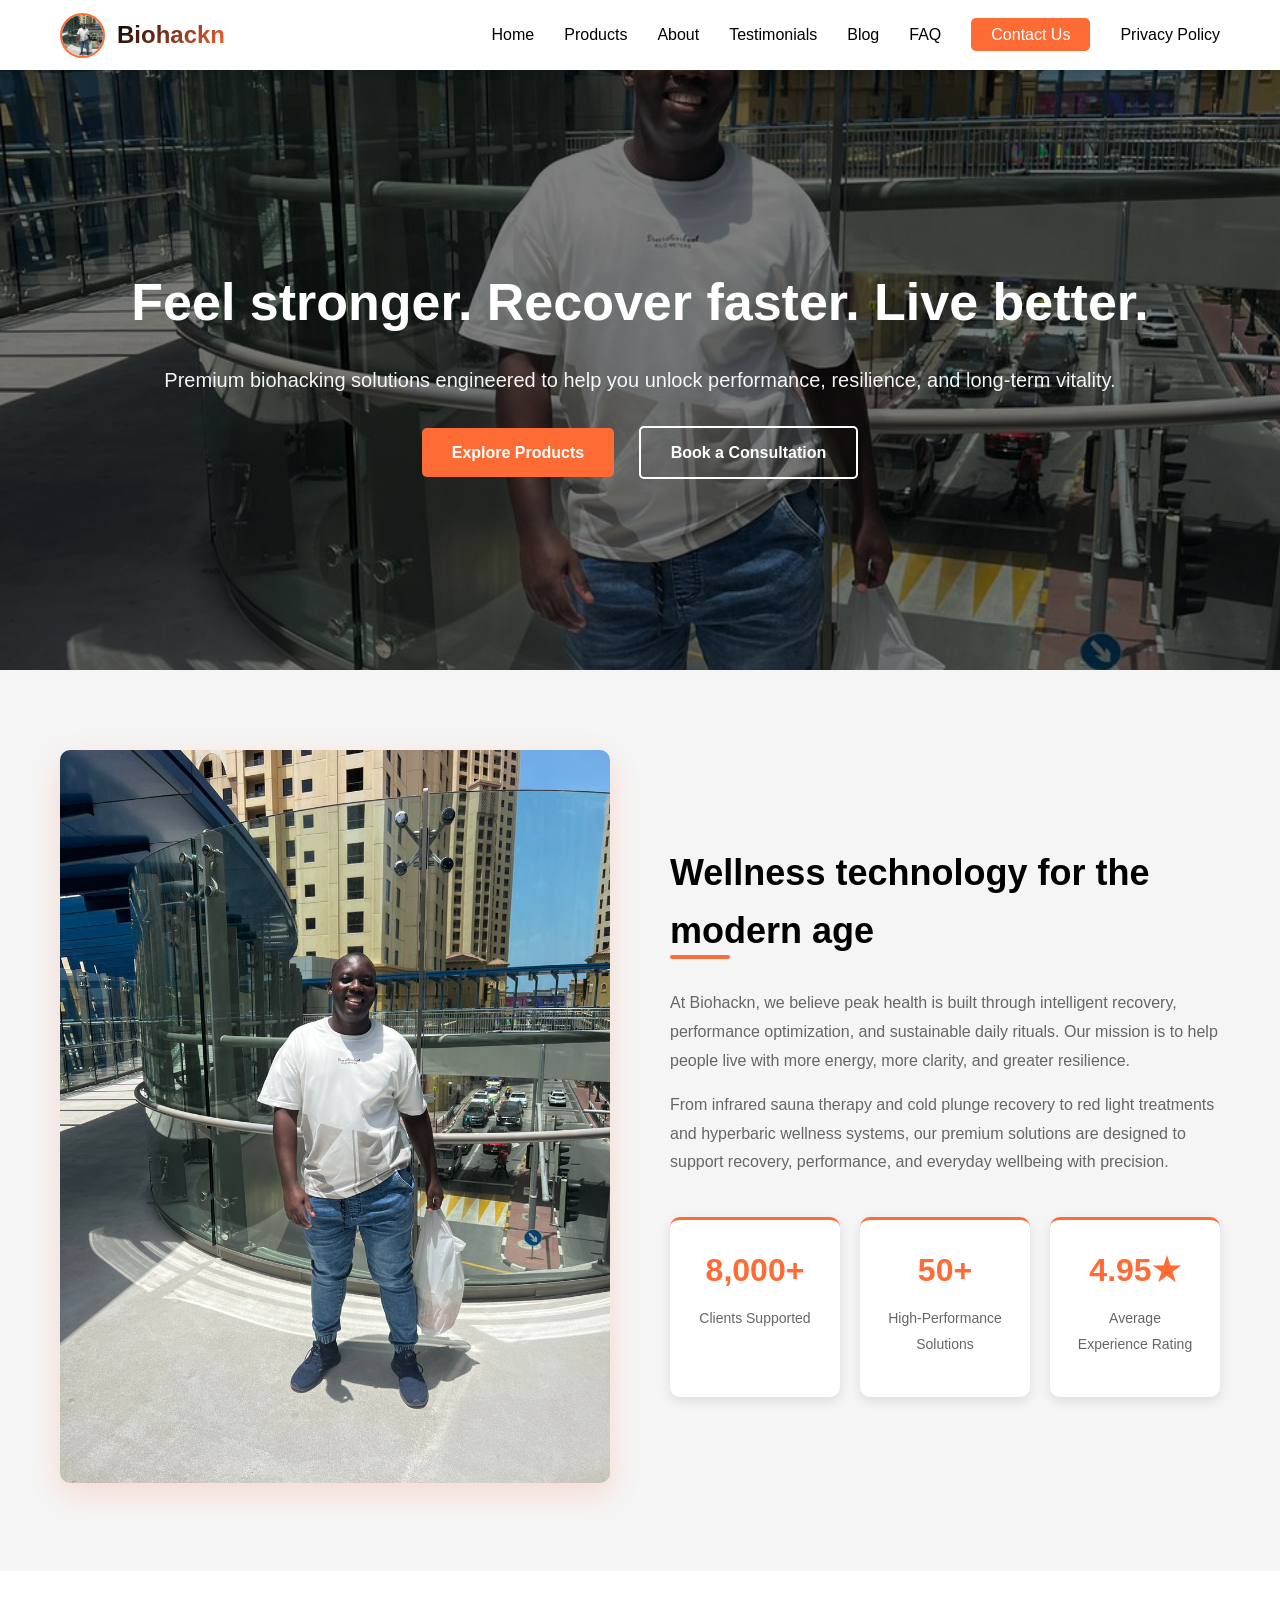
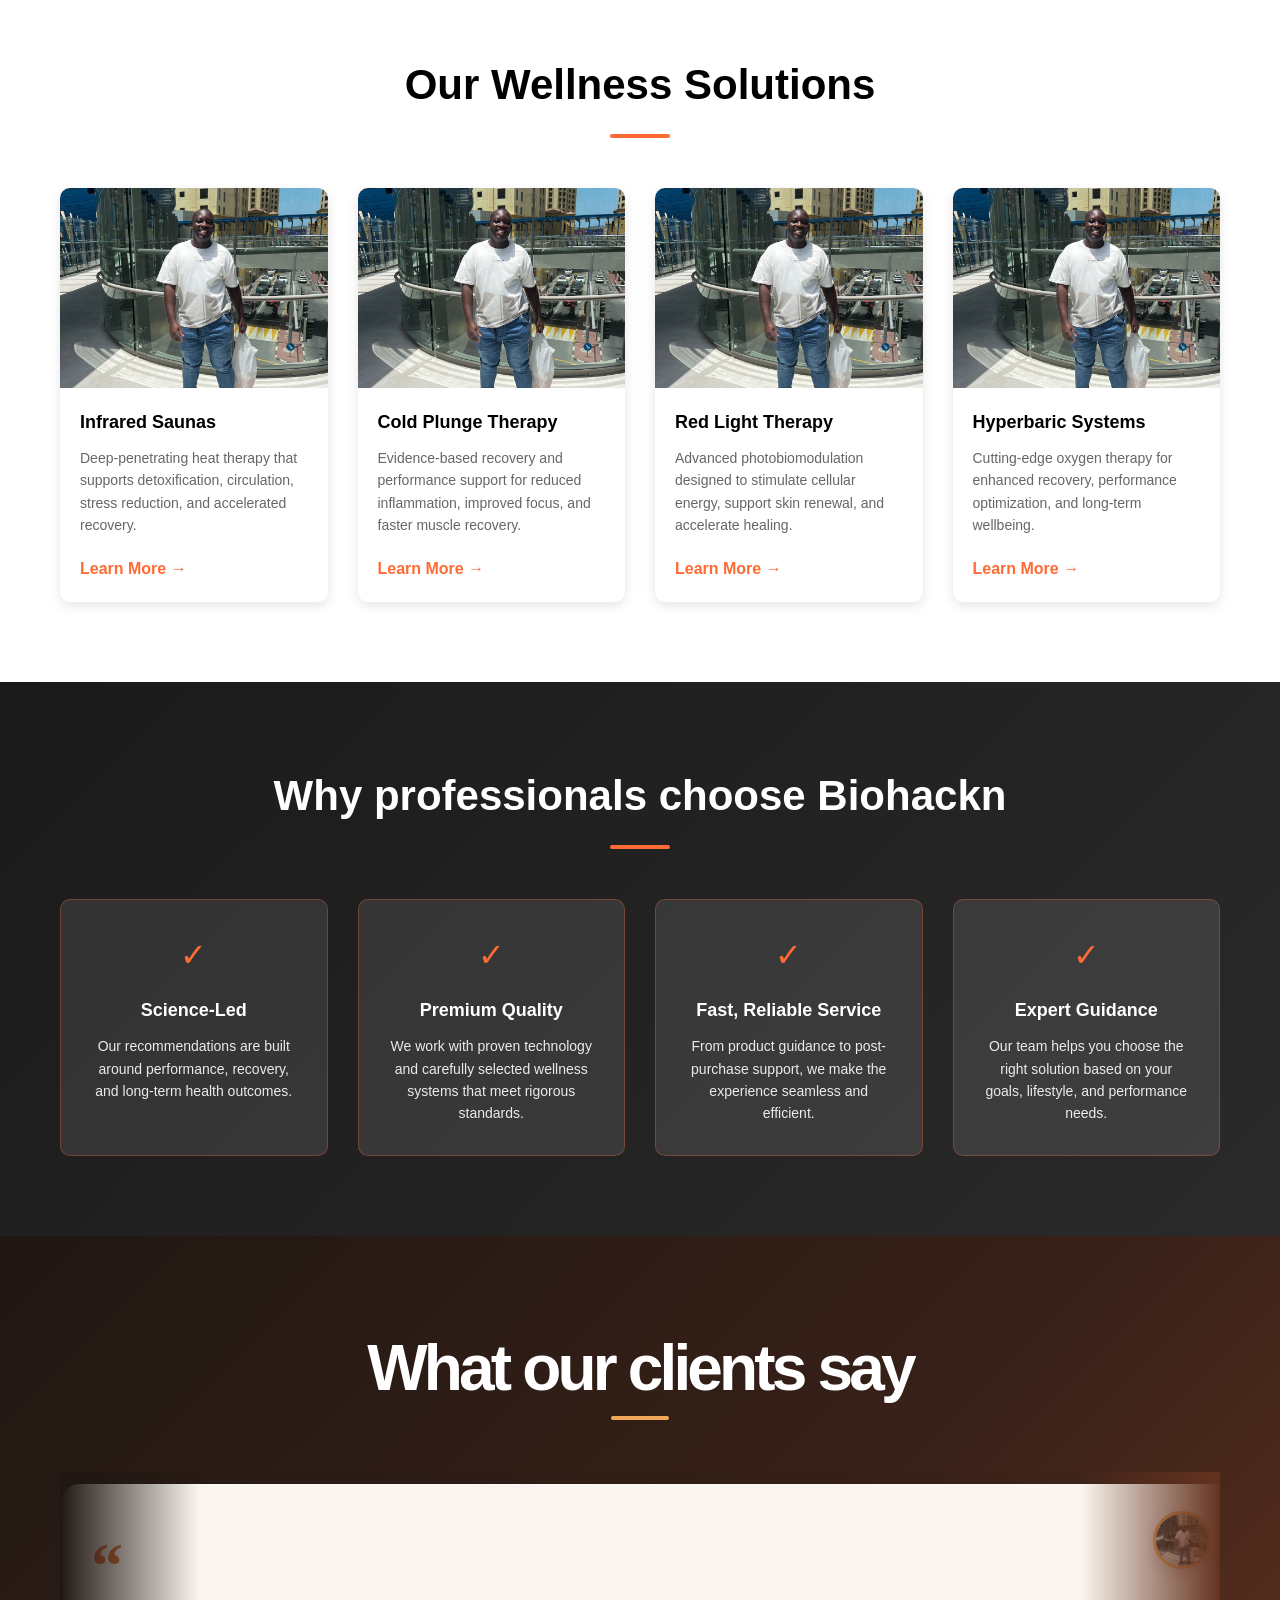
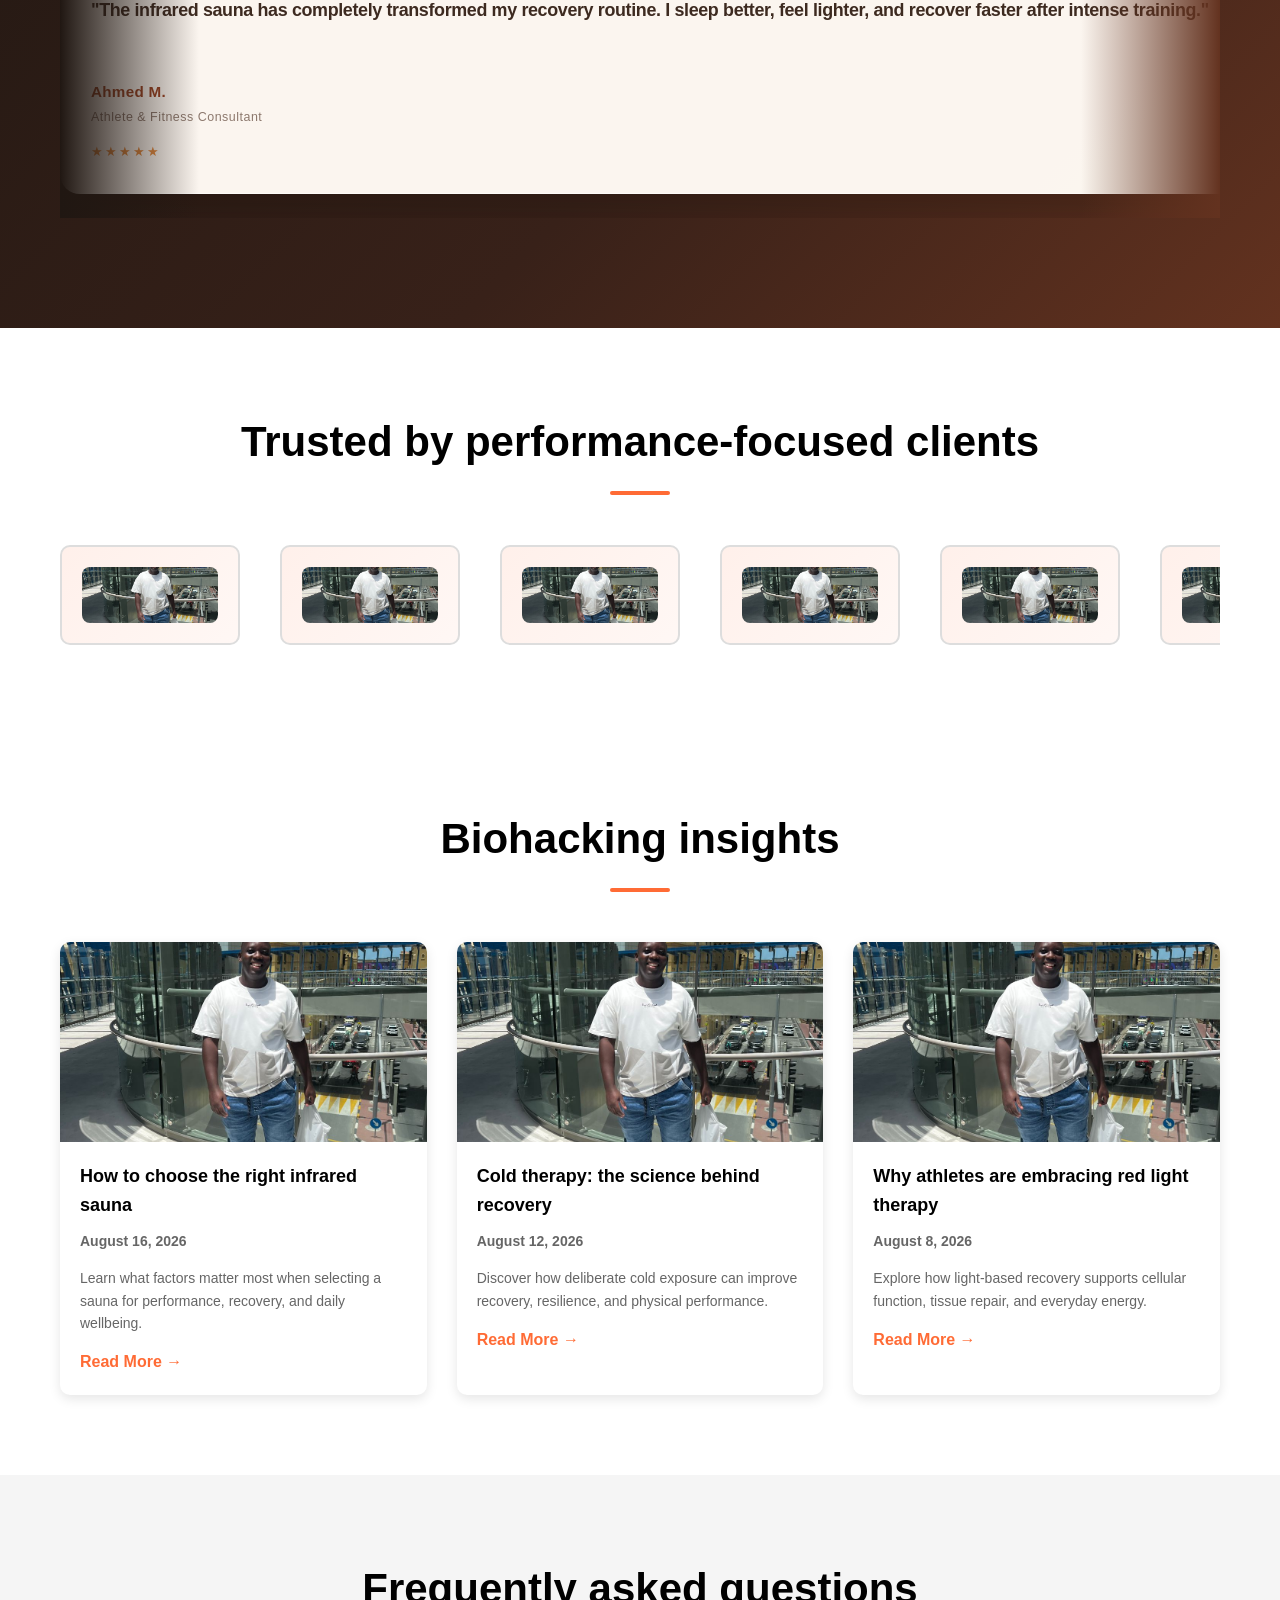
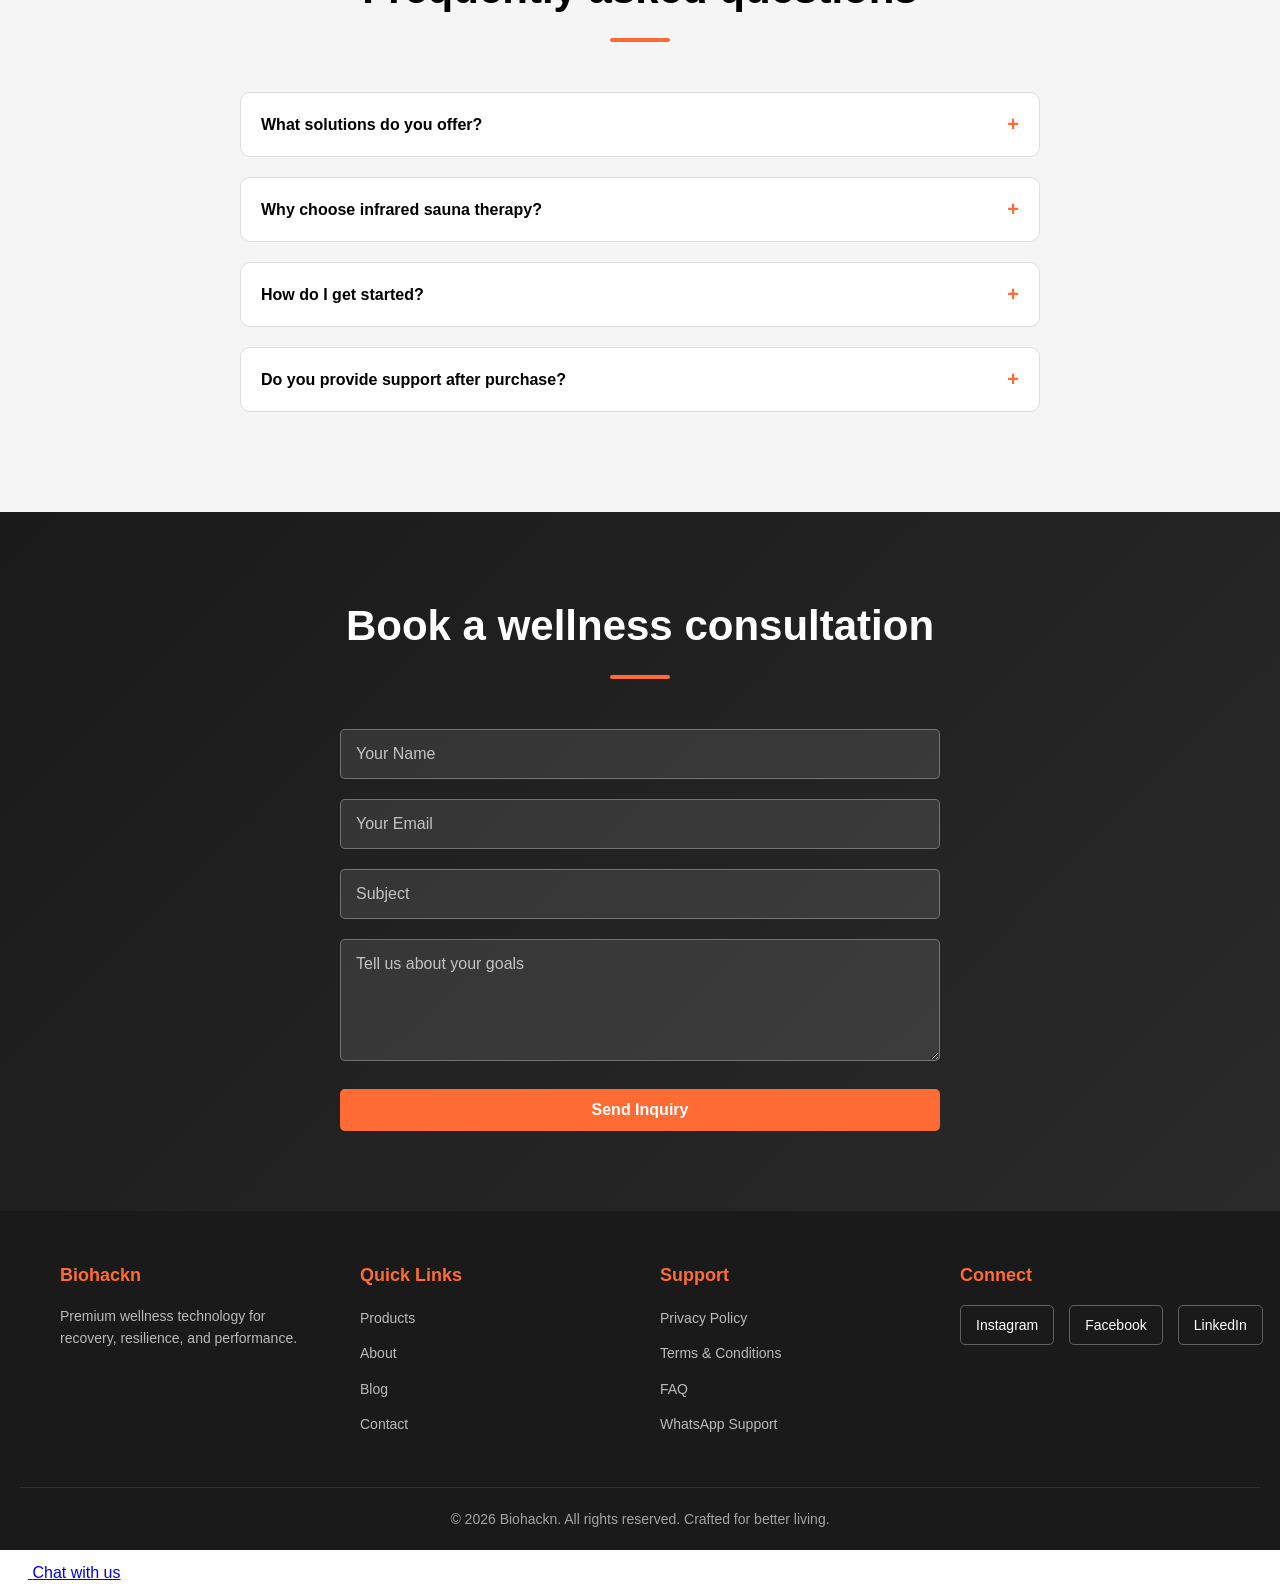
==== commit 7444a73e: "Change 'Contact' link text to 'Contact Us'" ====
--- a/index.html
+++ b/index.html
@@ -27,7 +27,7 @@
                 <li><a href="#testimonials">Testimonials</a></li>
                 <li><a href="#blog">Blog</a></li>
                 <li><a href="#faq">FAQ</a></li>
-                <li><a href="#contact" class="cta-button">Contact</a></li>
+                <li><a href="#contact" class="cta-button">Contact Us</a></li>
                 <li><a href="privacypolicy.html">Privacy Policy</a></li>
             </ul>
         </div>
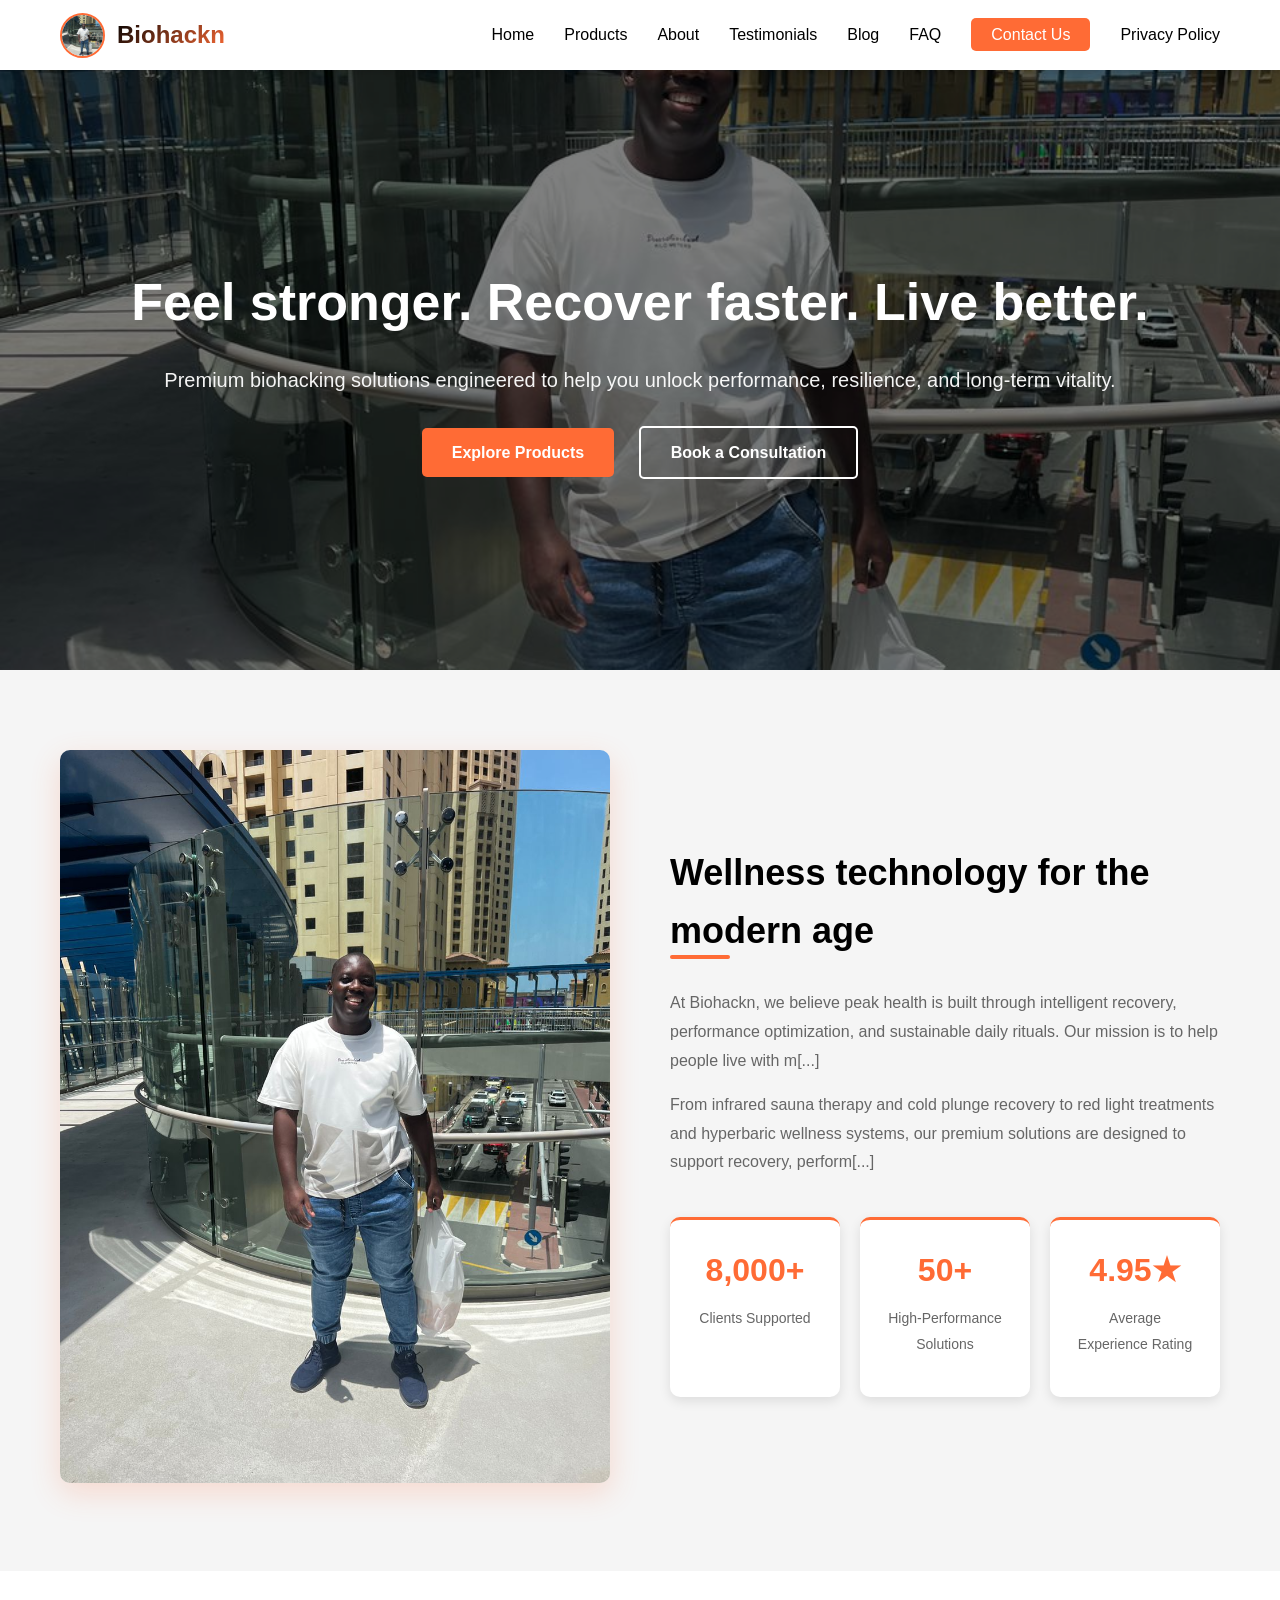
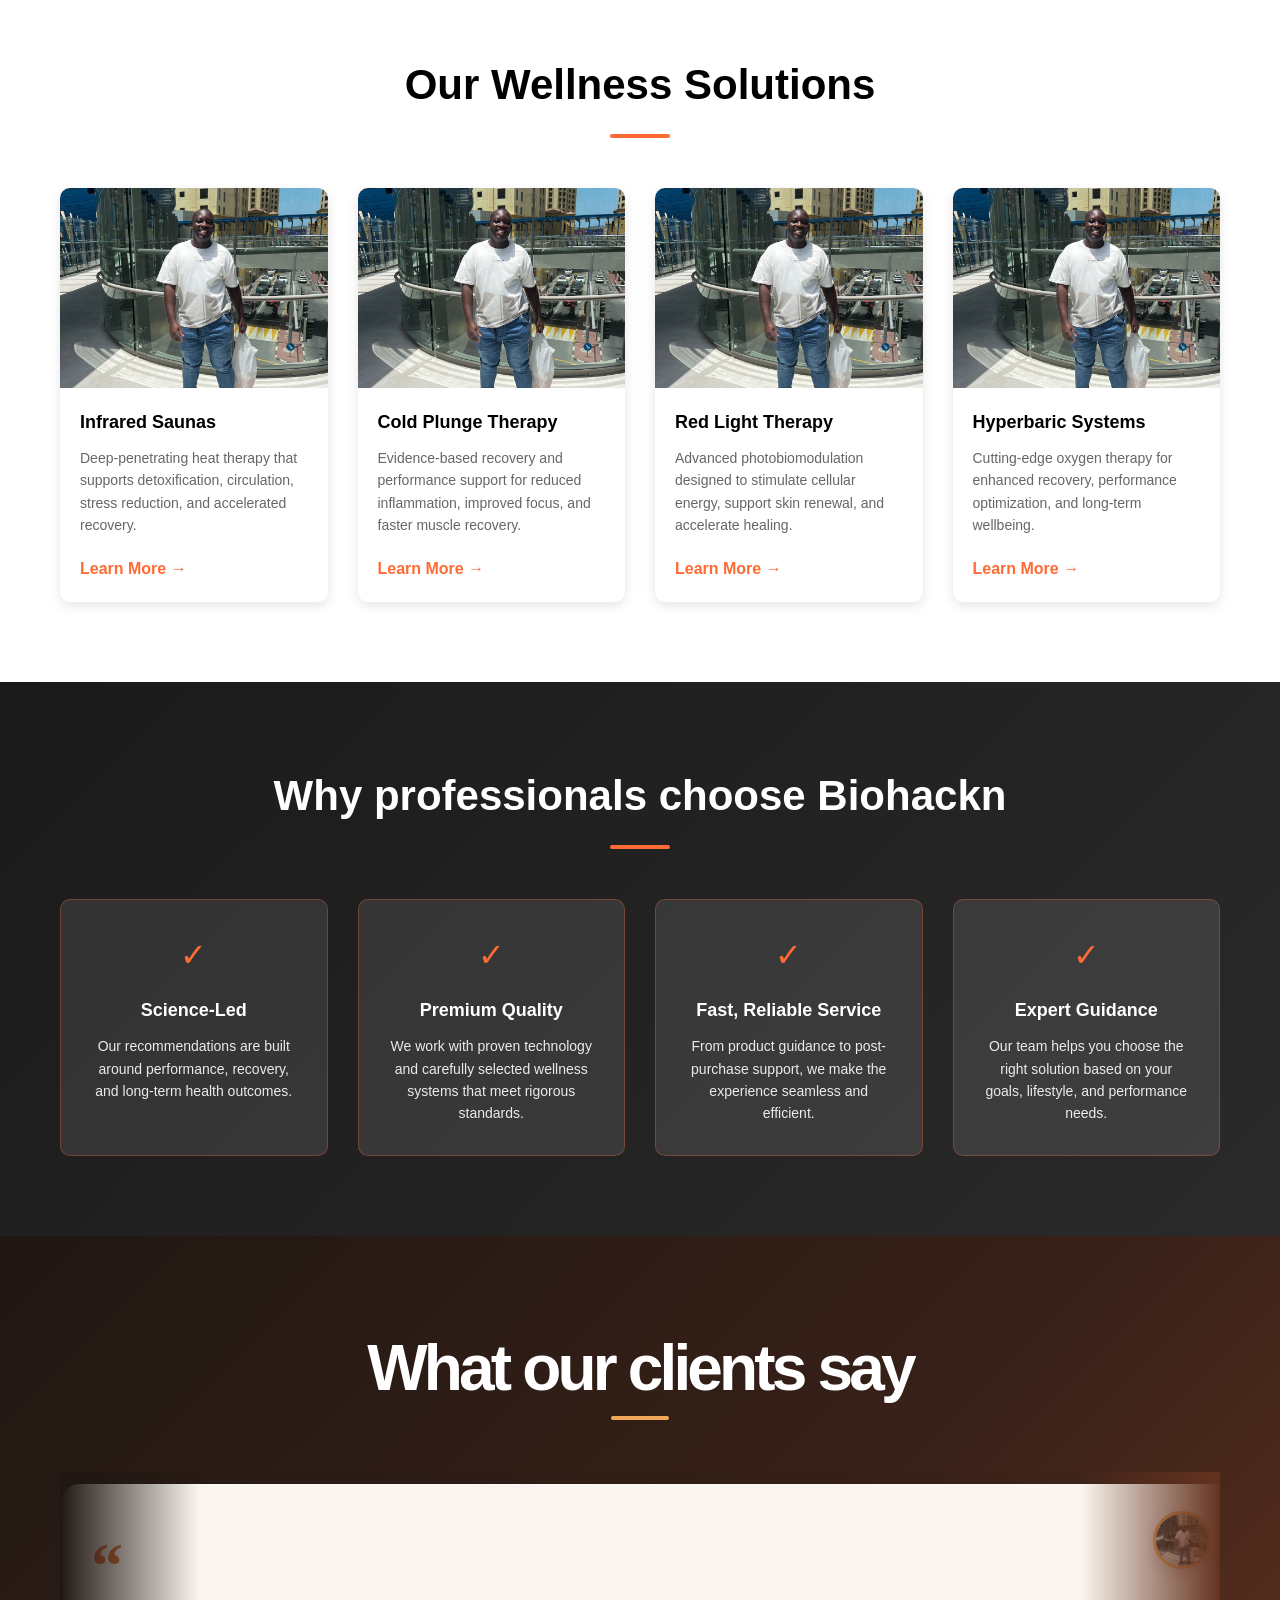
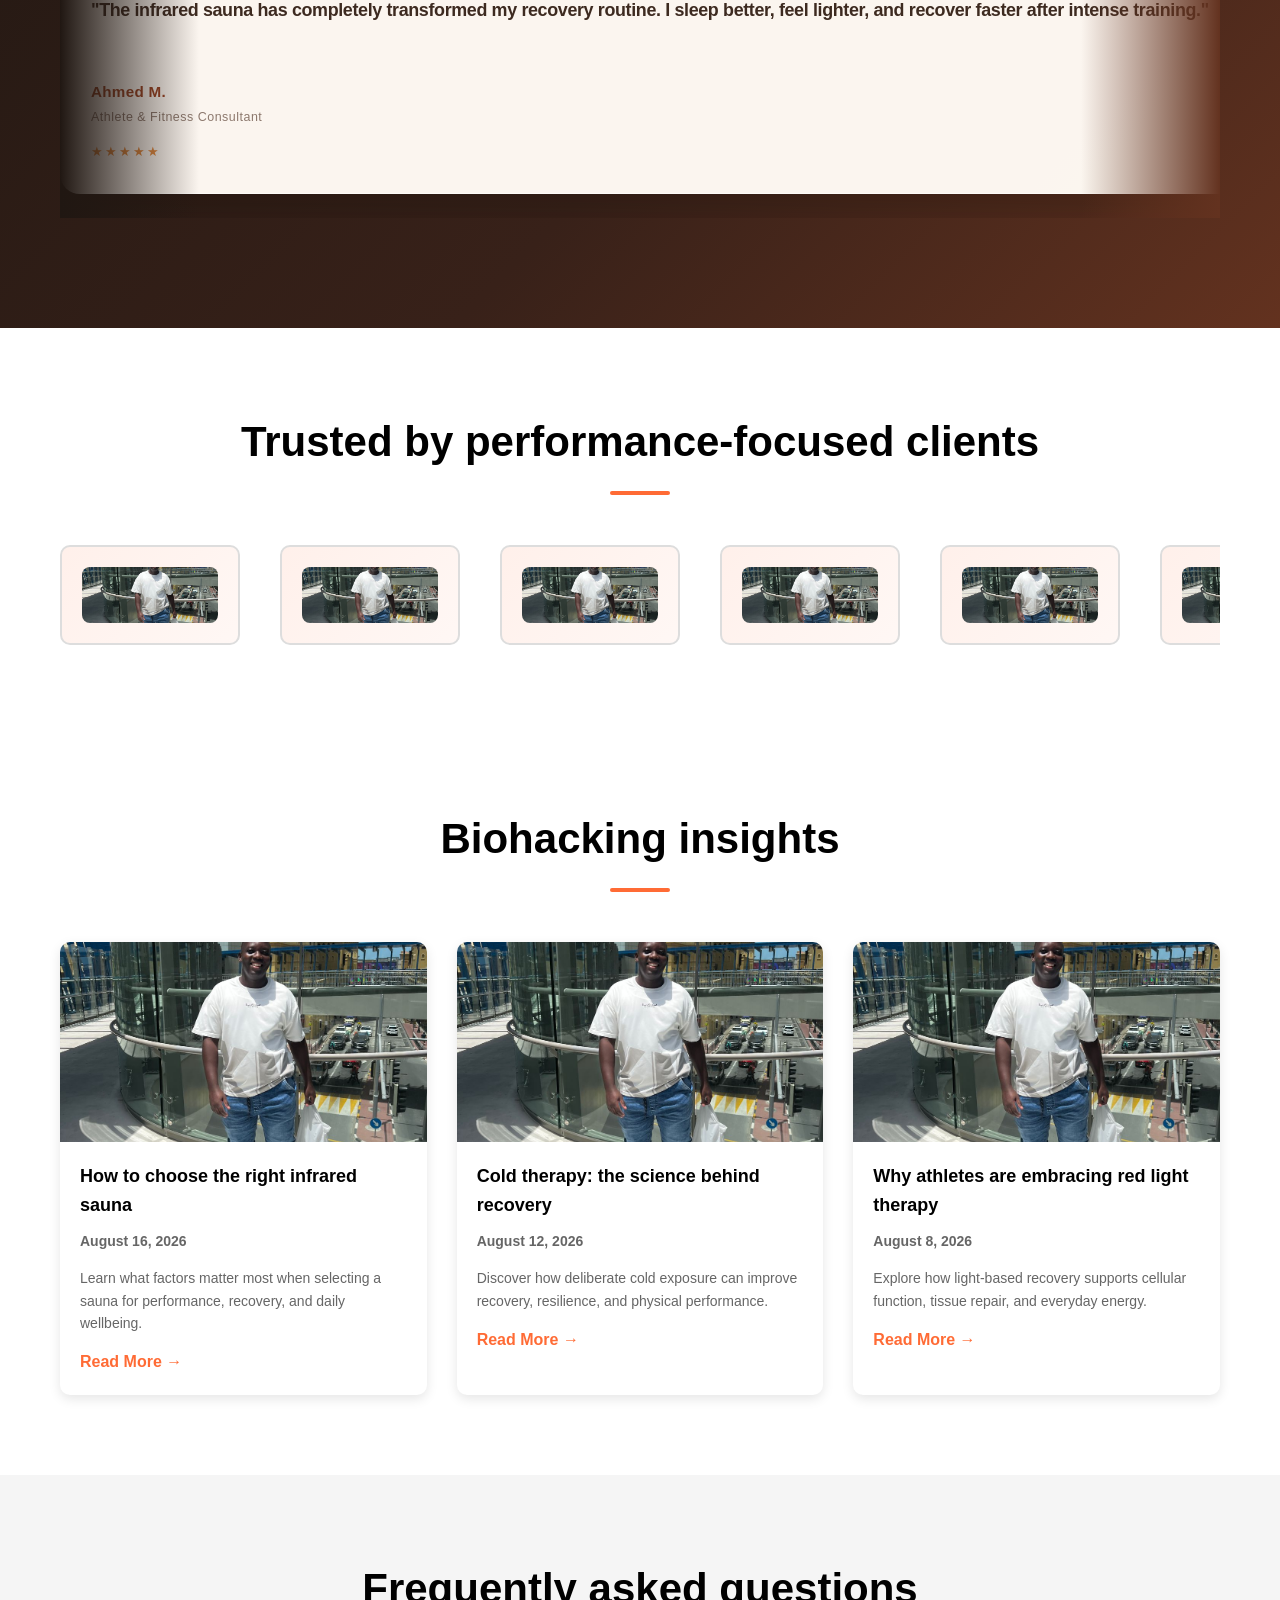
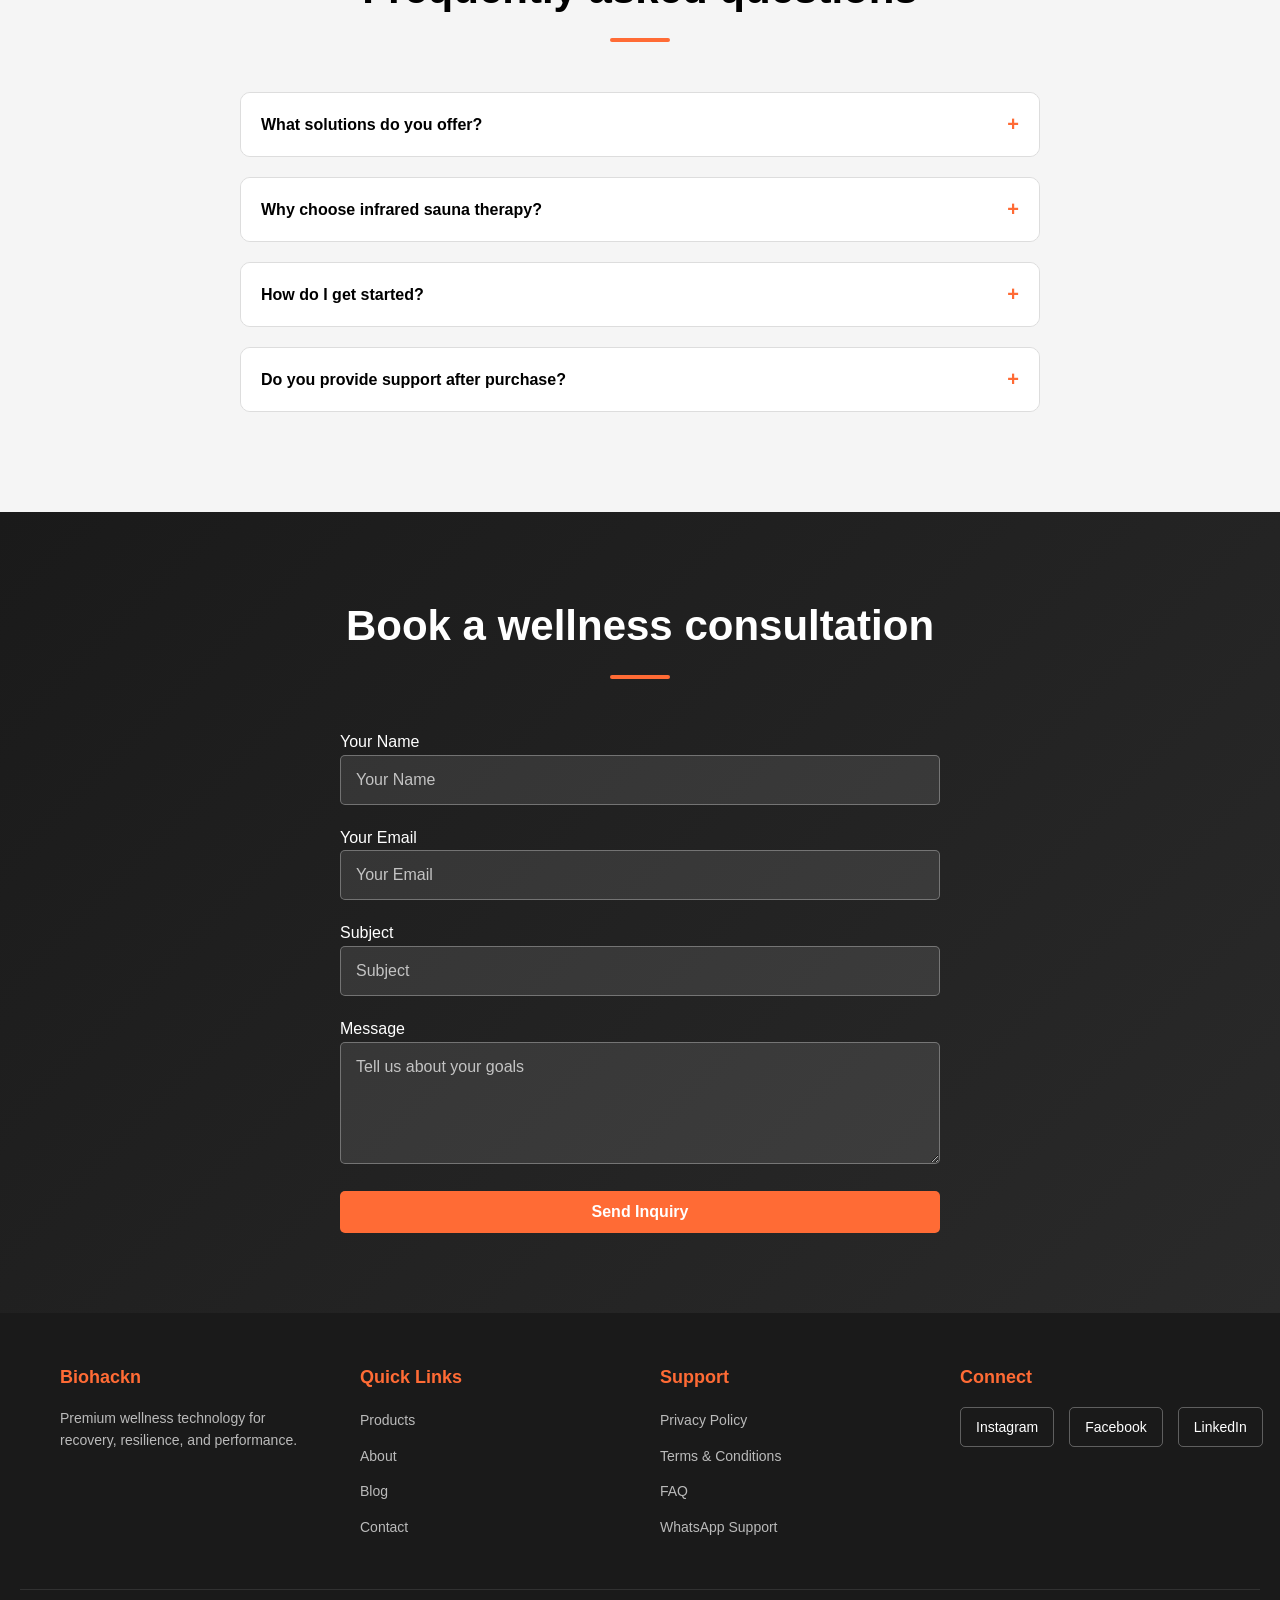
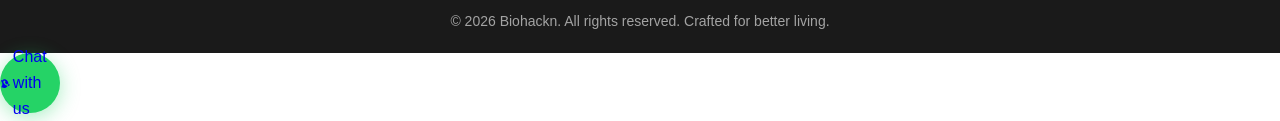
==== commit 97284a98: "Add professional sticky WhatsApp button with improved styling and accessibility" ====
--- a/index.html
+++ b/index.html
@@ -26,7 +26,7 @@
                 <li><a href="#about">About</a></li>
                 <li><a href="#testimonials">Testimonials</a></li>
                 <li><a href="#blog">Blog</a></li>
-                <li><a href="#faq">FAQ</a></li>
+                <li><a href="faq.html">FAQ</a></li>
                 <li><a href="#contact" class="cta-button">Contact Us</a></li>
                 <li><a href="privacypolicy.html">Privacy Policy</a></li>
             </ul>
@@ -41,7 +41,7 @@
                 <h1>Feel stronger. Recover faster. Live better.</h1>
                 <p class="hero-subtitle">Premium biohacking solutions engineered to help you unlock performance, resilience, and long-term vitality.</p>
                 <a href="#products" class="btn btn-primary">Explore Products</a>
-                <a href="https://wa.me/+971563889548" class="btn btn-secondary">Book a Consultation</a>
+                <a href="https://wa.me/+971563889548" class="btn btn-secondary" target="_blank" rel="noopener noreferrer">Book a Consultation</a>
             </div>
         </div>
     </section>
@@ -55,8 +55,8 @@
                 </div>
                 <div class="about-content">
                     <h2>Wellness technology for the modern age</h2>
-                    <p>At Biohackn, we believe peak health is built through intelligent recovery, performance optimization, and sustainable daily rituals. Our mission is to help people live with more energy, more clarity, and greater resilience.</p>
-                    <p>From infrared sauna therapy and cold plunge recovery to red light treatments and hyperbaric wellness systems, our premium solutions are designed to support recovery, performance, and everyday wellbeing with precision.</p>
+                    <p>At Biohackn, we believe peak health is built through intelligent recovery, performance optimization, and sustainable daily rituals. Our mission is to help people live with m[...]</p>
+                    <p>From infrared sauna therapy and cold plunge recovery to red light treatments and hyperbaric wellness systems, our premium solutions are designed to support recovery, perform[...]</p>
                     <div class="about-stats">
                         <div class="stat">
                             <h3>8,000+</h3>
@@ -250,39 +250,39 @@
             <h2>Frequently asked questions</h2>
             <div class="faq-container">
                 <div class="faq-item">
-                    <button class="faq-question" onclick="toggleFAQ(this)">
+                    <button class="faq-question" onclick="toggleFAQ(this)" aria-expanded="false" aria-controls="answer-1">
                         What solutions do you offer?
                         <span>+</span>
                     </button>
-                    <div class="faq-answer">
-                        <p>We offer premium biohacking and wellness systems including infrared saunas, cold plunge therapies, red light therapy devices, and hyperbaric oxygen solutions designed to support recovery, performance, and long-term vitality.</p>
+                    <div class="faq-answer" id="answer-1">
+                        <p>We offer premium biohacking and wellness systems including infrared saunas, cold plunge therapies, red light therapy devices, and hyperbaric oxygen solutions designed t[...]</p>
                     </div>
                 </div>
                 <div class="faq-item">
-                    <button class="faq-question" onclick="toggleFAQ(this)">
+                    <button class="faq-question" onclick="toggleFAQ(this)" aria-expanded="false" aria-controls="answer-2">
                         Why choose infrared sauna therapy?
                         <span>+</span>
                     </button>
-                    <div class="faq-answer">
-                        <p>Infrared therapy supports detoxification, circulation, muscle relaxation, and overall wellbeing. It is commonly used to improve recovery, reduce stress, and promote better sleep quality.</p>
+                    <div class="faq-answer" id="answer-2">
+                        <p>Infrared therapy supports detoxification, circulation, muscle relaxation, and overall wellbeing. It is commonly used to improve recovery, reduce stress, and promote bet[...]</p>
                     </div>
                 </div>
                 <div class="faq-item">
-                    <button class="faq-question" onclick="toggleFAQ(this)">
+                    <button class="faq-question" onclick="toggleFAQ(this)" aria-expanded="false" aria-controls="answer-3">
                         How do I get started?
                         <span>+</span>
                     </button>
-                    <div class="faq-answer">
-                        <p>Browse our product range, identify the system that best supports your goals, and connect with our team for tailored guidance. We are happy to help you choose the most effective solution for your lifestyle.</p>
+                    <div class="faq-answer" id="answer-3">
+                        <p>Browse our product range, identify the system that best supports your goals, and connect with our team for tailored guidance. We are happy to help you choose the most e[...]</p>
                     </div>
                 </div>
                 <div class="faq-item">
-                    <button class="faq-question" onclick="toggleFAQ(this)">
+                    <button class="faq-question" onclick="toggleFAQ(this)" aria-expanded="false" aria-controls="answer-4">
                         Do you provide support after purchase?
                         <span>+</span>
                     </button>
-                    <div class="faq-answer">
-                        <p>Yes. We provide responsive customer support to help with product selection, setup questions, and ongoing care so your wellness investment feels supported from day one.</p>
+                    <div class="faq-answer" id="answer-4">
+                        <p>Yes. We provide responsive customer support to help with product selection, setup questions, and ongoing care so your wellness investment feels supported from day one.[...]</p>
                     </div>
                 </div>
             </div>
@@ -295,16 +295,20 @@
             <h2>Book a wellness consultation</h2>
             <form class="contact-form" id="contactForm">
                 <div class="form-group">
-                    <input type="text" placeholder="Your Name" required>
+                    <label for="name" class="sr-only">Your Name</label>
+                    <input id="name" name="name" type="text" placeholder="Your Name" required>
                 </div>
                 <div class="form-group">
-                    <input type="email" placeholder="Your Email" required>
+                    <label for="email" class="sr-only">Your Email</label>
+                    <input id="email" name="email" type="email" placeholder="Your Email" required>
                 </div>
                 <div class="form-group">
-                    <input type="text" placeholder="Subject" required>
+                    <label for="subject" class="sr-only">Subject</label>
+                    <input id="subject" name="subject" type="text" placeholder="Subject" required>
                 </div>
                 <div class="form-group">
-                    <textarea placeholder="Tell us about your goals" rows="5" required></textarea>
+                    <label for="message" class="sr-only">Message</label>
+                    <textarea id="message" name="message" placeholder="Tell us about your goals" rows="5" required></textarea>
                 </div>
                 <button type="submit" class="btn btn-primary">Send Inquiry</button>
             </form>
@@ -333,15 +337,15 @@
                     <li><a href="privacypolicy.html">Privacy Policy</a></li>
                     <li><a href="terms.html">Terms & Conditions</a></li>
                     <li><a href="faq.html">FAQ</a></li>
-                    <li><a href="https://wa.me/971585346954">WhatsApp Support</a></li>
+                    <li><a href="https://wa.me/+971563889548" target="_blank" rel="noopener noreferrer">WhatsApp Support</a></li>
                 </ul>
             </div>
             <div class="footer-section">
                 <h4>Connect</h4>
                 <div class="social-links">
-                    <a href="#">Instagram</a>
-                    <a href="#">Facebook</a>
-                    <a href="#">LinkedIn</a>
+                    <a href="https://instagram.com" target="_blank" rel="noopener noreferrer">Instagram</a>
+                    <a href="https://facebook.com" target="_blank" rel="noopener noreferrer">Facebook</a>
+                    <a href="https://linkedin.com" target="_blank" rel="noopener noreferrer">LinkedIn</a>
                 </div>
             </div>
         </div>
@@ -350,17 +354,18 @@
         </div>
     </footer>
 
-    <!-- Professional WhatsApp Floating Button -->
-    <div class="wa-chat-box">
-        <a href="https://wa.me/971585346954" 
-           class="wa-float-btn" 
+    <!-- Professional Sticky WhatsApp Button -->
+    <div class="whatsapp-sticky">
+        <a href="https://wa.me/+971563889548" 
+           class="whatsapp-btn" 
            target="_blank" 
-           rel="noopener noreferrer" 
-           title="Chat with us on WhatsApp">
-            <svg xmlns="http://www.w3.org/2000/svg" viewBox="0 0 448 512" width="28" height="28" fill="#ffffff">
-                <path d="M380.9 97.1C339 55.1 283.2 32 223.9 32c-122.4 0-222 99.6-222 222 0 39.1 10.2 77.3 29.6 111L0 480l117.7-30.9c32.4 17.7 68.9 27 106.1 27h.1c122.3 0 224.1-99.6 224.1-222 0-59.3-25.2-115-67.1-157zm-157 341.6c-33.2 0-65.7-8.9-94-25.7l-6.7-4-69.8 18.3L72 359.2l-4.4-7c-18.5-29.4-28.2-63.3-28.2-98.2 0-101.7 82.8-184.5 184.6-184.5 49.3 0 95.6 19.2 130.4 54.1 34.8 34.9 56.2 81.2 56.1 130.5 0 101.8-84.9 184.6-186.6 184.6zm101.2-138.2c-5.5-2.8-32.8-16.2-37.9-18-5.1-1.9-8.8-2.8-12.5 2.8-3.7 5.6-14.3 18-17.6 21.8-3.2 3.7-6.5 4.2-12 1.4-32.6-16.3-54-29.1-75.5-66-5.7-9.8 5.7-9.1 16.3-30.3 1.8-3.7.9-6.9-.5-9.7-1.4-2.8-12.5-30.1-17.1-41.2-4.5-10.8-9.1-9.3-12.5-9.5-3.2-.2-6.9-.2-10.6-.2-3.7 0-9.7 1.4-14.8 6.9-5.1 5.6-19.4 19-19.4 46.3 0 27.3 19.9 53.7 22.6 57.4 2.8 3.7 39.1 59.7 94.8 83.8 35.2 15.2 49 16.5 66.6 13.9 11.4-1.7 32.8-13.4 37.4-26.4 4.6-13 4.6-24.1 3.2-26.4-1.3-2.5-5-3.9-10.5-6.6z"/>
+           rel="noopener noreferrer"
+           aria-label="Chat with us on WhatsApp"
+           title="Chat with Biohackn on WhatsApp">
+            <svg xmlns="http://www.w3.org/2000/svg" viewBox="0 0 24 24" width="24" height="24" fill="currentColor">
+                <path d="M17.472 14.382c-.297-.149-1.758-.867-2.03-.967-.273-.099-.471-.148-.67.15-.197.297-.767.966-.94 1.164-.173.199-.347.223-.644.075-.297-.15-1.255-.463-2.39-1.475-.883-.788-1.48-1.761-1.653-2.059-.173-.297-.018-.458.13-.606.134-.133.298-.347.446-.52.149-.174.198-.298.298-.497.099-.198.05-.371-.025-.52-.075-.149-.669-1.612-.916-2.207-.242-.579-.487-.5-.67-.51-.173-.008-.371-.01-.57-.01-.198 0-.52.074-.792.372-.272.297-1.04 1.016-1.04 2.479 0 1.462 1.065 2.875 1.213 3.074.149.198 2.096 3.2 5.076 4.487.709.306 1.262.489 1.694.625.712.227 1.36.195 1.871.118.571-.085 1.758-.719 2.006-1.413.248-.694.248-1.289.173-1.413-.074-.124-.272-.198-.57-.347m-5.421-7.403h-.004c-1.577 0-3.129.474-4.464 1.371l-.321.183-.332.048-1.297.335.342-1.255.236-.375.186-.28C3.89 6.863 5.568 5.037 7.738 5.037c2.091 0 4.062.857 5.545 2.412.738.74 1.329 1.622 1.756 2.591.427.969.648 2.009.648 3.074 0 2.188-.848 4.247-2.388 5.776-1.54 1.53-3.599 2.372-5.783 2.372-1.068 0-2.112-.224-3.113-.665l-.313-.156-.326-.047-1.324-.342.36-1.317.24-.386.196-.295c.743-1.142 1.151-2.506 1.151-3.945 0-2.188-.848-4.247-2.388-5.776C2.558 6.89 1.5 6.168 1.5 6.168"/>
             </svg>
-            <span class="wa-tooltip">Chat with us</span>
+            <span class="whatsapp-label">Chat with us</span>
         </a>
     </div>
 
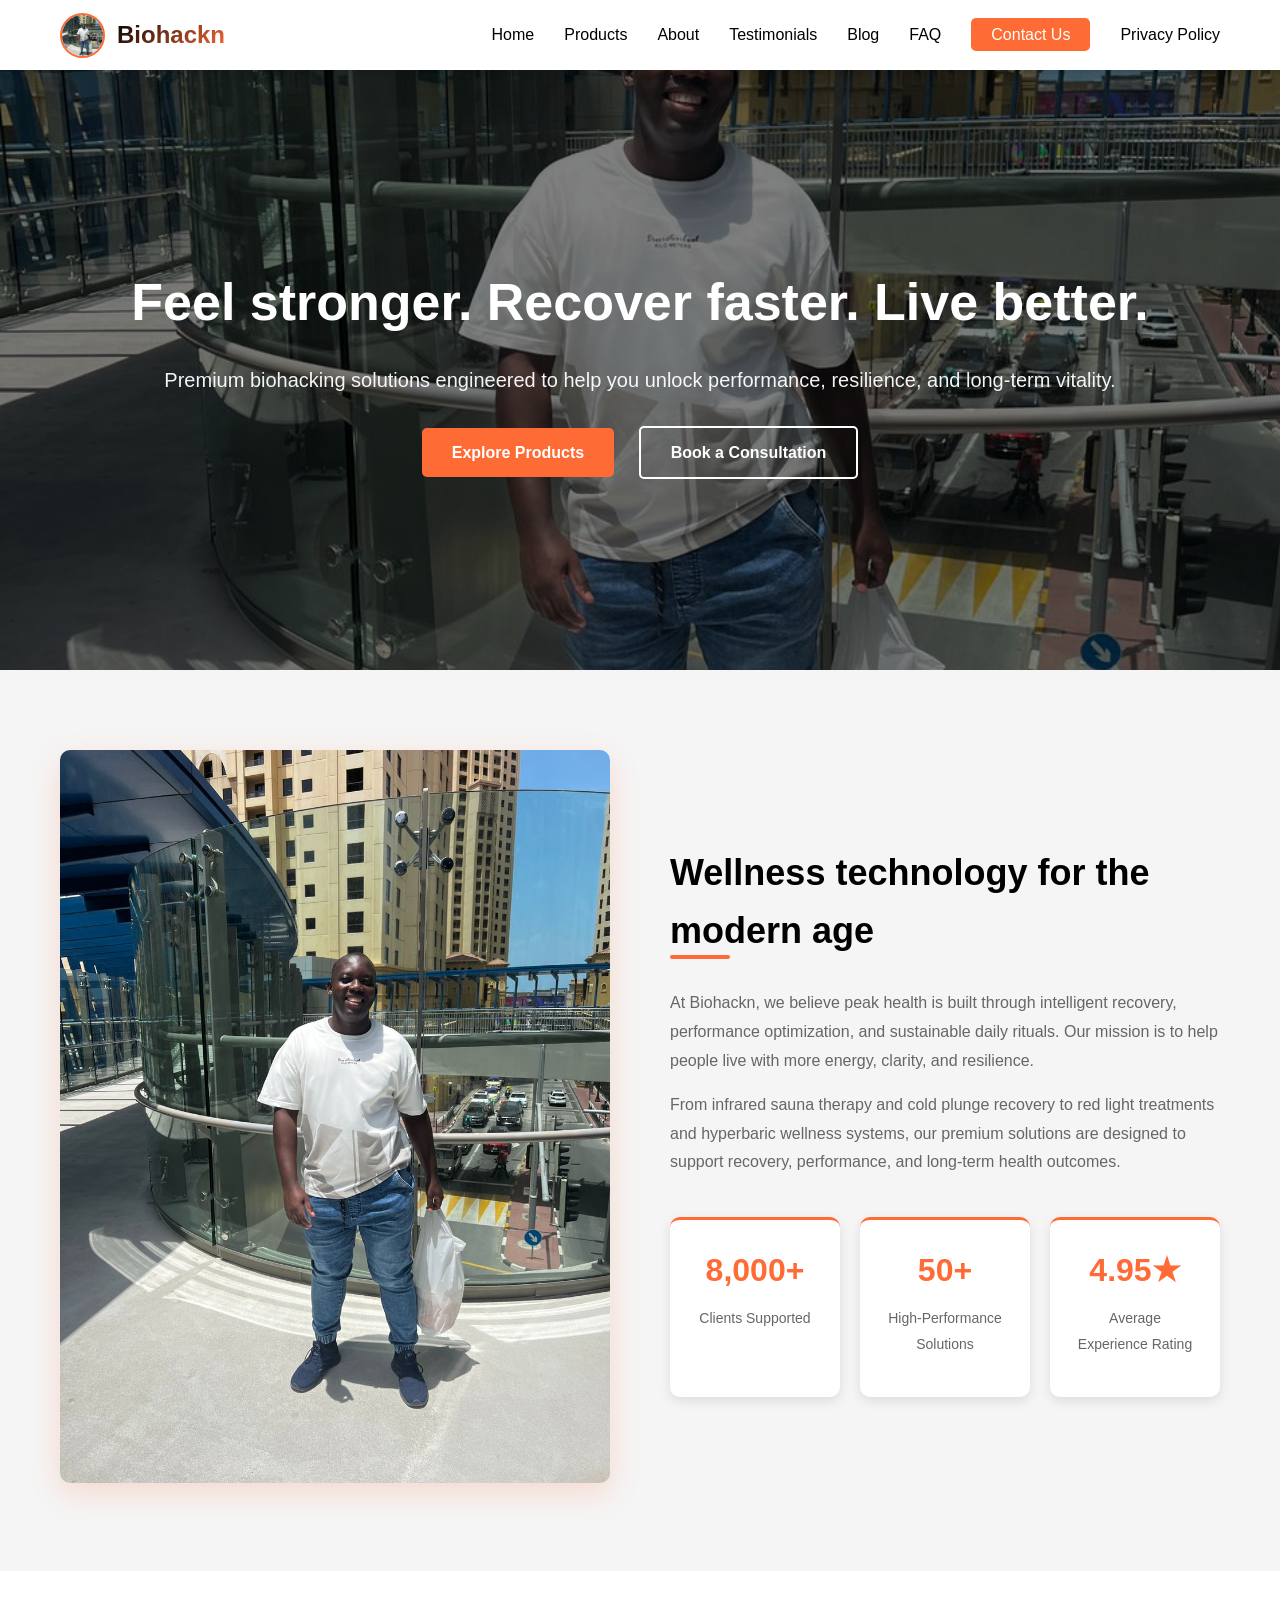
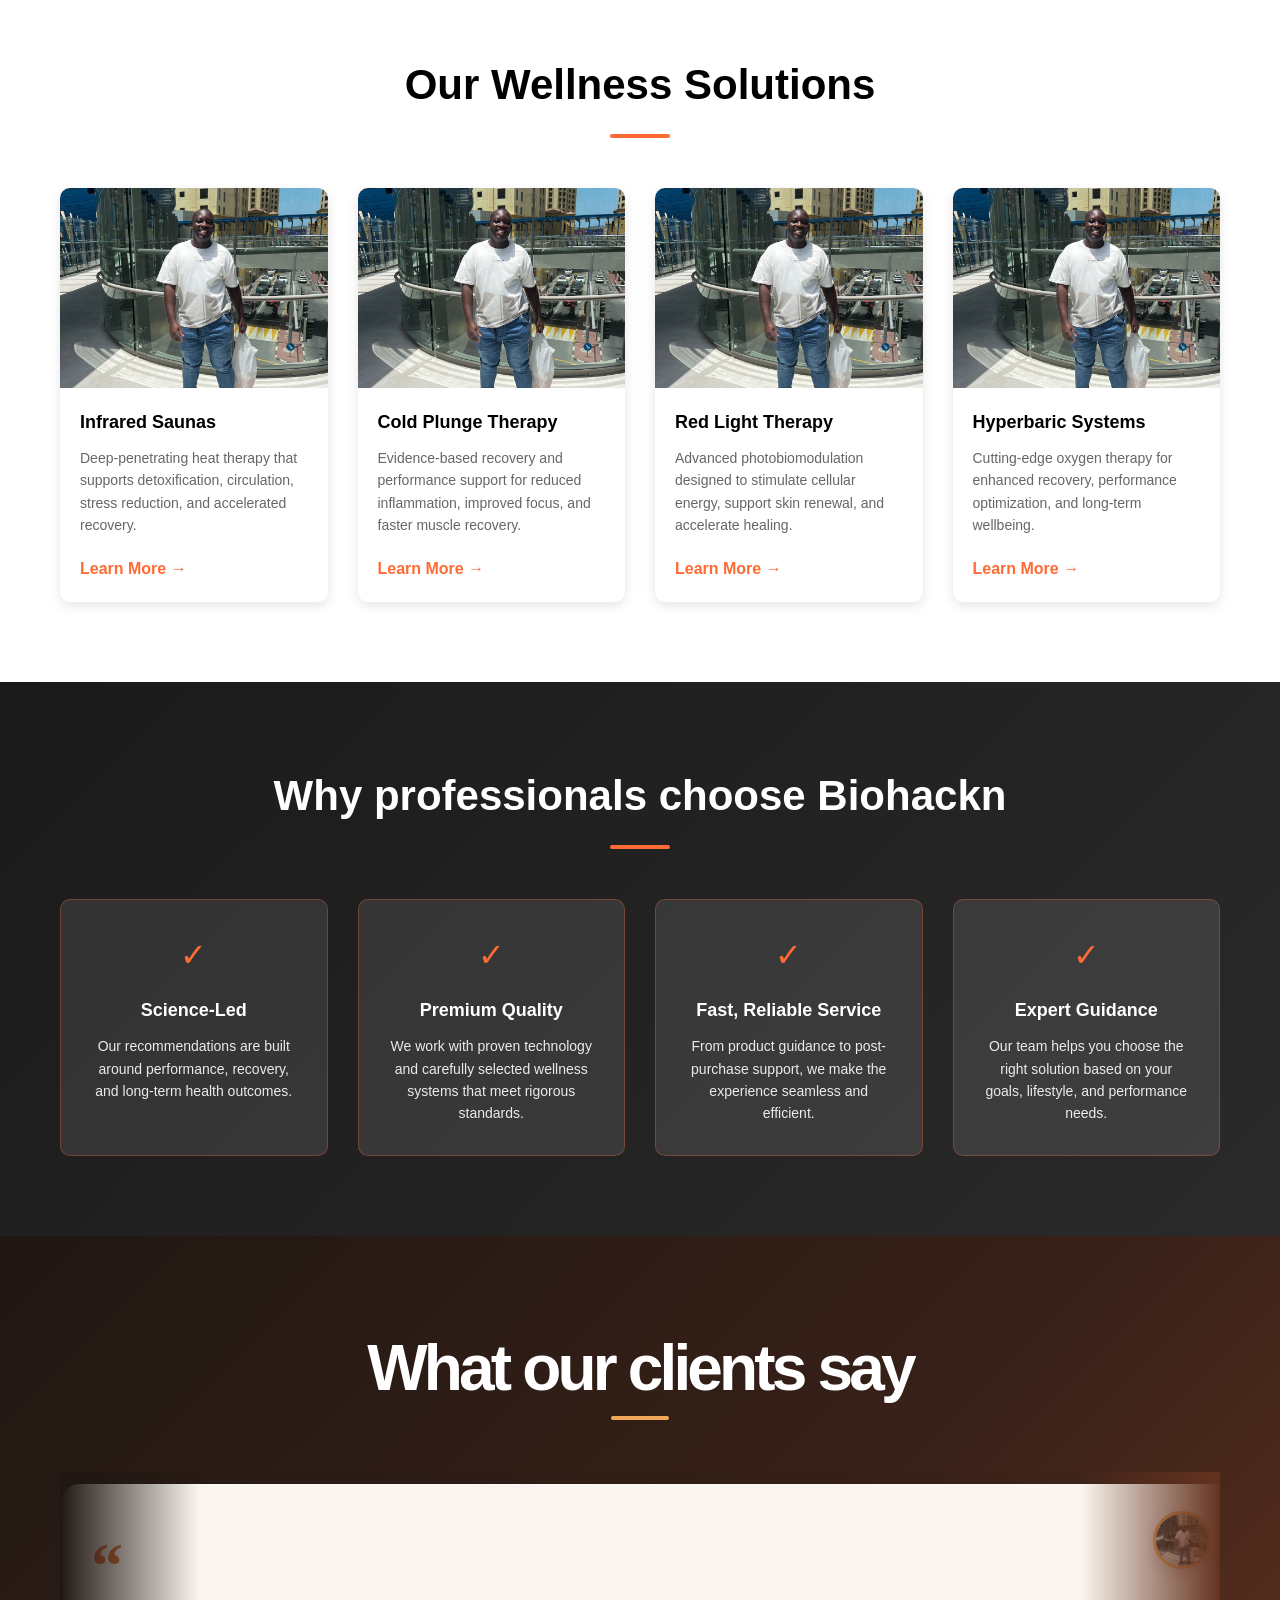
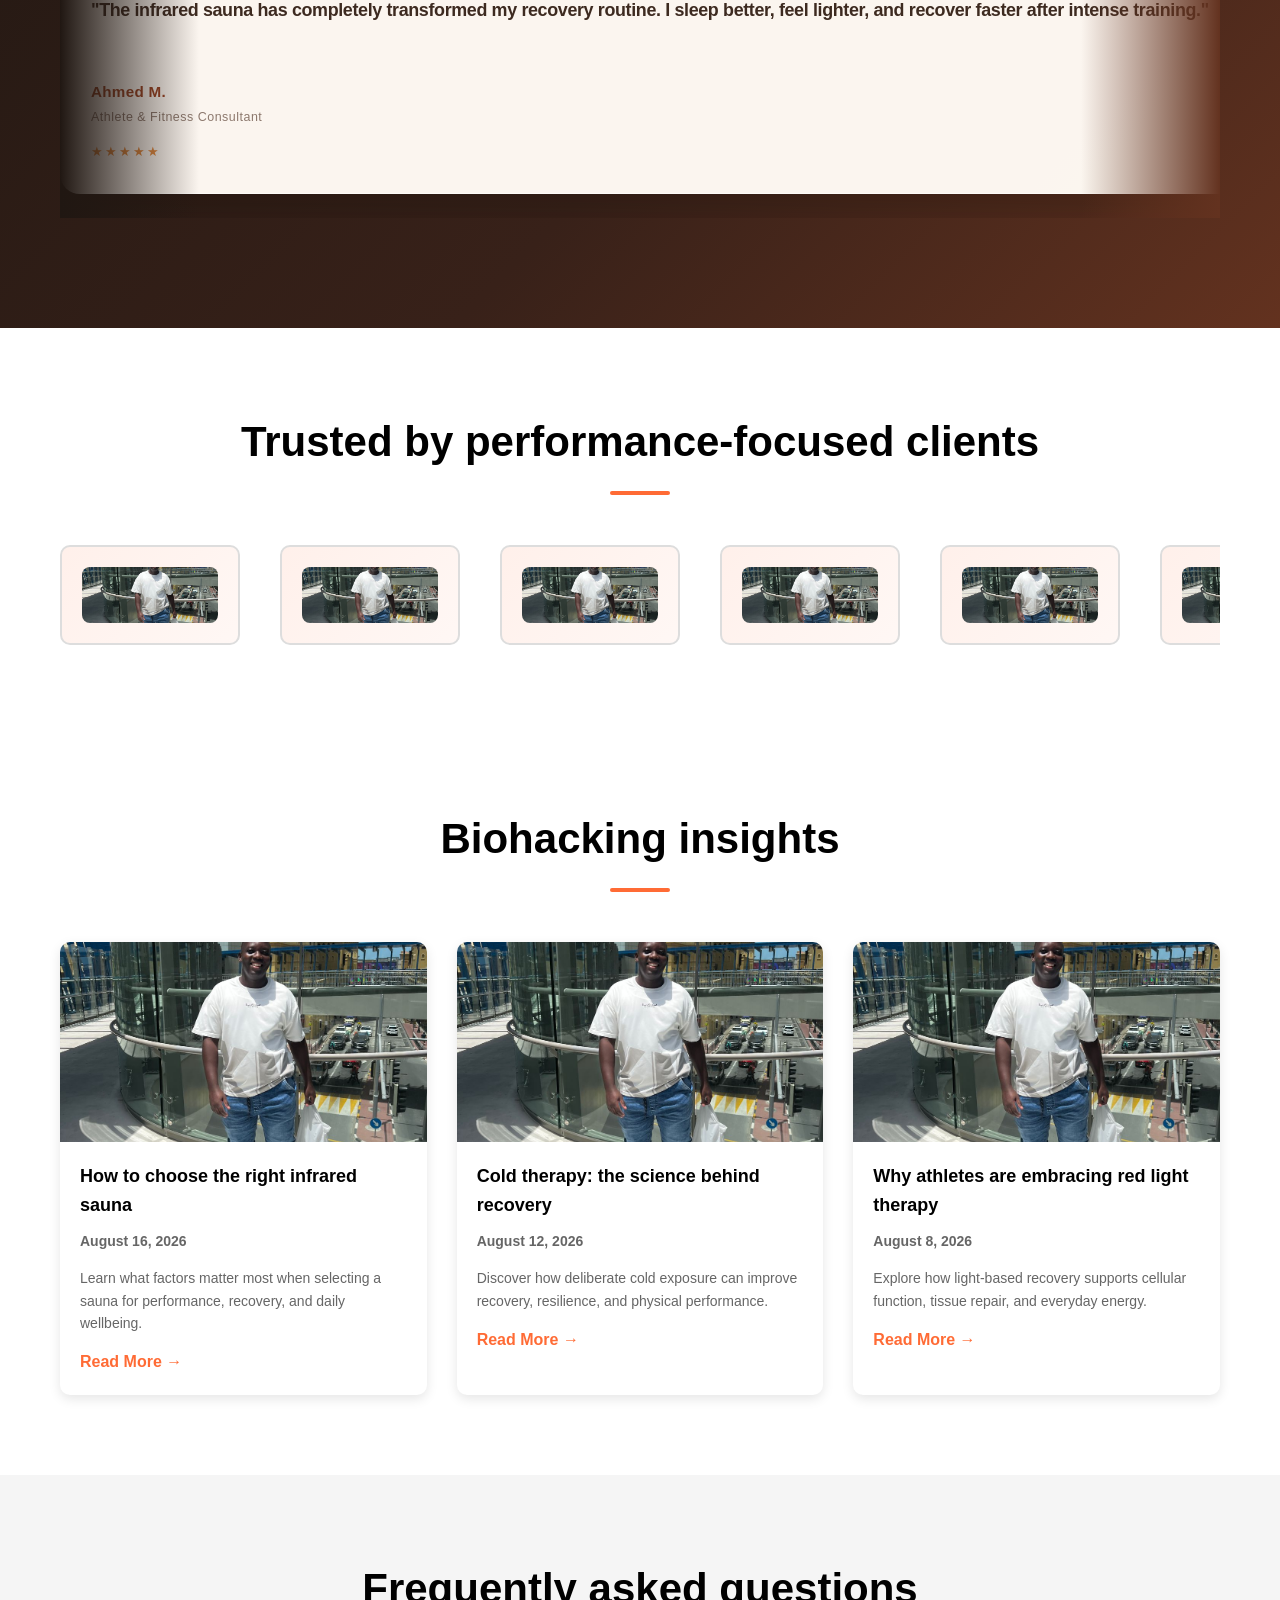
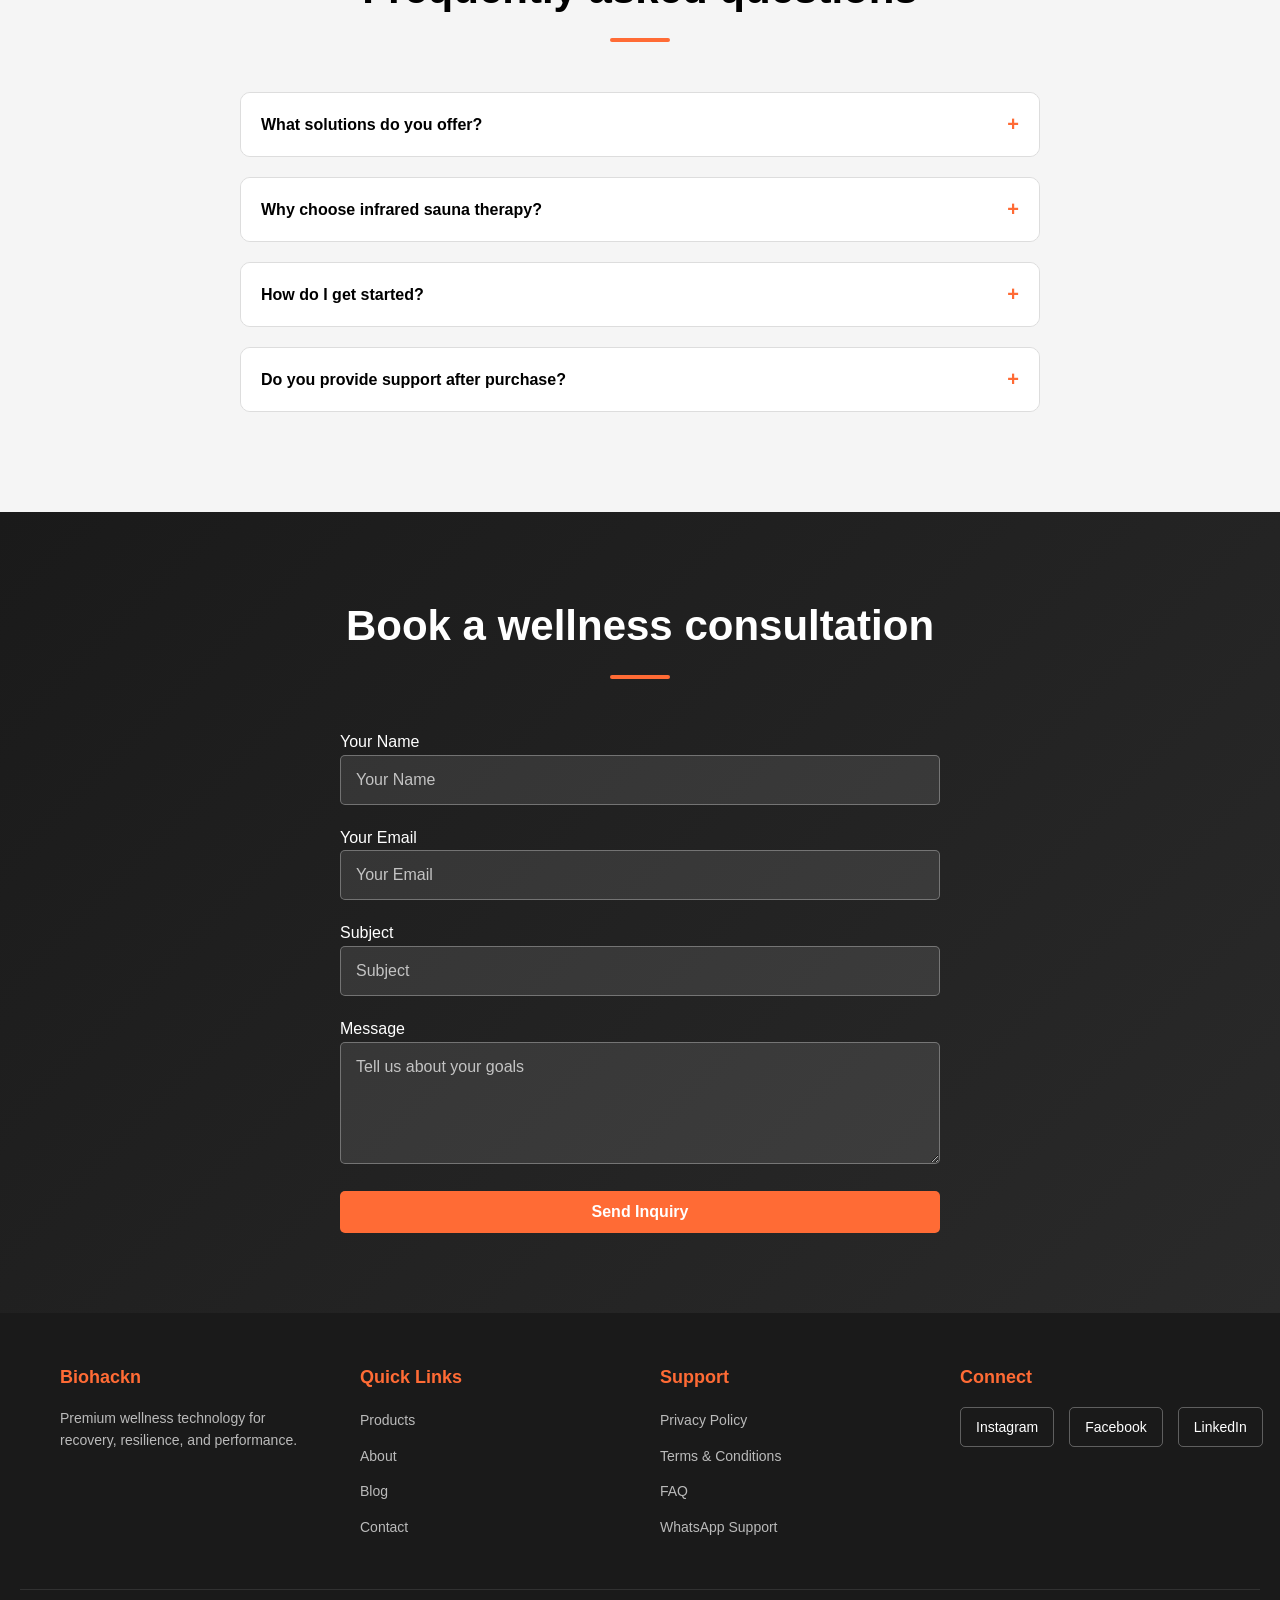
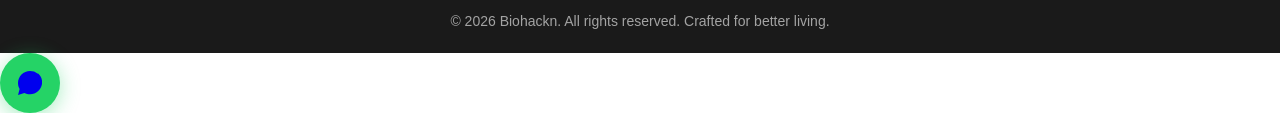
==== commit 6805cb5f: "Update WhatsApp button: Remove chat text label and keep only the sticky button" ====
--- a/index.html
+++ b/index.html
@@ -55,8 +55,8 @@
                 </div>
                 <div class="about-content">
                     <h2>Wellness technology for the modern age</h2>
-                    <p>At Biohackn, we believe peak health is built through intelligent recovery, performance optimization, and sustainable daily rituals. Our mission is to help people live with m[...]</p>
-                    <p>From infrared sauna therapy and cold plunge recovery to red light treatments and hyperbaric wellness systems, our premium solutions are designed to support recovery, perform[...]</p>
+                    <p>At Biohackn, we believe peak health is built through intelligent recovery, performance optimization, and sustainable daily rituals. Our mission is to help people live with more energy, clarity, and resilience.</p>
+                    <p>From infrared sauna therapy and cold plunge recovery to red light treatments and hyperbaric wellness systems, our premium solutions are designed to support recovery, performance, and long-term health outcomes.</p>
                     <div class="about-stats">
                         <div class="stat">
                             <h3>8,000+</h3>
@@ -255,7 +255,7 @@
                         <span>+</span>
                     </button>
                     <div class="faq-answer" id="answer-1">
-                        <p>We offer premium biohacking and wellness systems including infrared saunas, cold plunge therapies, red light therapy devices, and hyperbaric oxygen solutions designed t[...]</p>
+                        <p>We offer premium biohacking and wellness systems including infrared saunas, cold plunge therapies, red light therapy devices, and hyperbaric oxygen solutions designed to support recovery, performance optimization, and long-term health outcomes.</p>
                     </div>
                 </div>
                 <div class="faq-item">
@@ -264,7 +264,7 @@
                         <span>+</span>
                     </button>
                     <div class="faq-answer" id="answer-2">
-                        <p>Infrared therapy supports detoxification, circulation, muscle relaxation, and overall wellbeing. It is commonly used to improve recovery, reduce stress, and promote bet[...]</p>
+                        <p>Infrared therapy supports detoxification, circulation, muscle relaxation, and overall wellbeing. It is commonly used to improve recovery, reduce stress, and promote better sleep quality.</p>
                     </div>
                 </div>
                 <div class="faq-item">
@@ -273,7 +273,7 @@
                         <span>+</span>
                     </button>
                     <div class="faq-answer" id="answer-3">
-                        <p>Browse our product range, identify the system that best supports your goals, and connect with our team for tailored guidance. We are happy to help you choose the most e[...]</p>
+                        <p>Browse our product range, identify the system that best supports your goals, and connect with our team for tailored guidance. We are happy to help you choose the most effective solution for your wellness journey.</p>
                     </div>
                 </div>
                 <div class="faq-item">
@@ -282,7 +282,7 @@
                         <span>+</span>
                     </button>
                     <div class="faq-answer" id="answer-4">
-                        <p>Yes. We provide responsive customer support to help with product selection, setup questions, and ongoing care so your wellness investment feels supported from day one.[...]</p>
+                        <p>Yes. We provide responsive customer support to help with product selection, setup questions, and ongoing care so your wellness investment feels supported from day one.</p>
                     </div>
                 </div>
             </div>
@@ -354,7 +354,7 @@
         </div>
     </footer>
 
-    <!-- Professional Sticky WhatsApp Button -->
+    <!-- Sticky WhatsApp Button -->
     <div class="whatsapp-sticky">
         <a href="https://wa.me/+971563889548" 
            class="whatsapp-btn" 
@@ -363,9 +363,8 @@
            aria-label="Chat with us on WhatsApp"
            title="Chat with Biohackn on WhatsApp">
             <svg xmlns="http://www.w3.org/2000/svg" viewBox="0 0 24 24" width="24" height="24" fill="currentColor">
-                <path d="M17.472 14.382c-.297-.149-1.758-.867-2.03-.967-.273-.099-.471-.148-.67.15-.197.297-.767.966-.94 1.164-.173.199-.347.223-.644.075-.297-.15-1.255-.463-2.39-1.475-.883-.788-1.48-1.761-1.653-2.059-.173-.297-.018-.458.13-.606.134-.133.298-.347.446-.52.149-.174.198-.298.298-.497.099-.198.05-.371-.025-.52-.075-.149-.669-1.612-.916-2.207-.242-.579-.487-.5-.67-.51-.173-.008-.371-.01-.57-.01-.198 0-.52.074-.792.372-.272.297-1.04 1.016-1.04 2.479 0 1.462 1.065 2.875 1.213 3.074.149.198 2.096 3.2 5.076 4.487.709.306 1.262.489 1.694.625.712.227 1.36.195 1.871.118.571-.085 1.758-.719 2.006-1.413.248-.694.248-1.289.173-1.413-.074-.124-.272-.198-.57-.347m-5.421-7.403h-.004c-1.577 0-3.129.474-4.464 1.371l-.321.183-.332.048-1.297.335.342-1.255.236-.375.186-.28C3.89 6.863 5.568 5.037 7.738 5.037c2.091 0 4.062.857 5.545 2.412.738.74 1.329 1.622 1.756 2.591.427.969.648 2.009.648 3.074 0 2.188-.848 4.247-2.388 5.776-1.54 1.53-3.599 2.372-5.783 2.372-1.068 0-2.112-.224-3.113-.665l-.313-.156-.326-.047-1.324-.342.36-1.317.24-.386.196-.295c.743-1.142 1.151-2.506 1.151-3.945 0-2.188-.848-4.247-2.388-5.776C2.558 6.89 1.5 6.168 1.5 6.168"/>
+                <path d="M17.472 14.382c-.297-.149-1.758-.867-2.03-.967-.273-.099-.471-.148-.67.15-.197.297-.767.966-.94 1.164-.173.199-.347.223-.644.075-.297-.15-1.255-.463-2.39-1.475-.883-.788-1.48-1.761-1.653-2.059-.173-.297-.018-.458.13-.606.134-.133.297-.347.446-.52.149-.174.198-.298.297-.497.099-.198.05-.371-.025-.52-.075-.149-.669-1.612-.916-2.207-.242-.579-.487-.5-.67-.51-.173-.008-.371-.01-.57-.01-.198 0-.52.074-.792.372-.272.297-1.04 1.016-1.04 2.479 0 1.462 1.065 2.875 1.213 3.074.149.198 2.096 3.2 5.076 4.487.709.306 1.262.489 1.694.625.71.227 1.36.195 1.872.118.571-.085 1.758-.719 2.006-1.413.248-.694.248-1.289.173-1.413-.074-.124-.272-.198-.57-.347m-5.421-7.403h-.004c-1.052 0-2.08.264-2.995.767L3.06 3.591 3.82 6.362c-.494.996-.759 2.128-.759 3.297 0 3.641 2.963 6.605 6.605 6.605 1.765 0 3.426-.682 4.682-1.901 1.256-1.22 1.946-2.859 1.946-4.704 0-3.642-2.963-6.605-6.605-6.605M19.428 2.572C17.54.693 14.916 0 12.072 0 5.414 0 0 5.415 0 12.072c0 2.128.556 4.206 1.611 6.041L.055 23.95l6.305-2.035c1.694.925 3.605 1.412 5.712 1.412 6.658 0 12.072-5.414 12.072-12.072 0-3.23-1.355-6.28-3.716-8.496"/>
             </svg>
-            <span class="whatsapp-label">Chat with us</span>
         </a>
     </div>
 
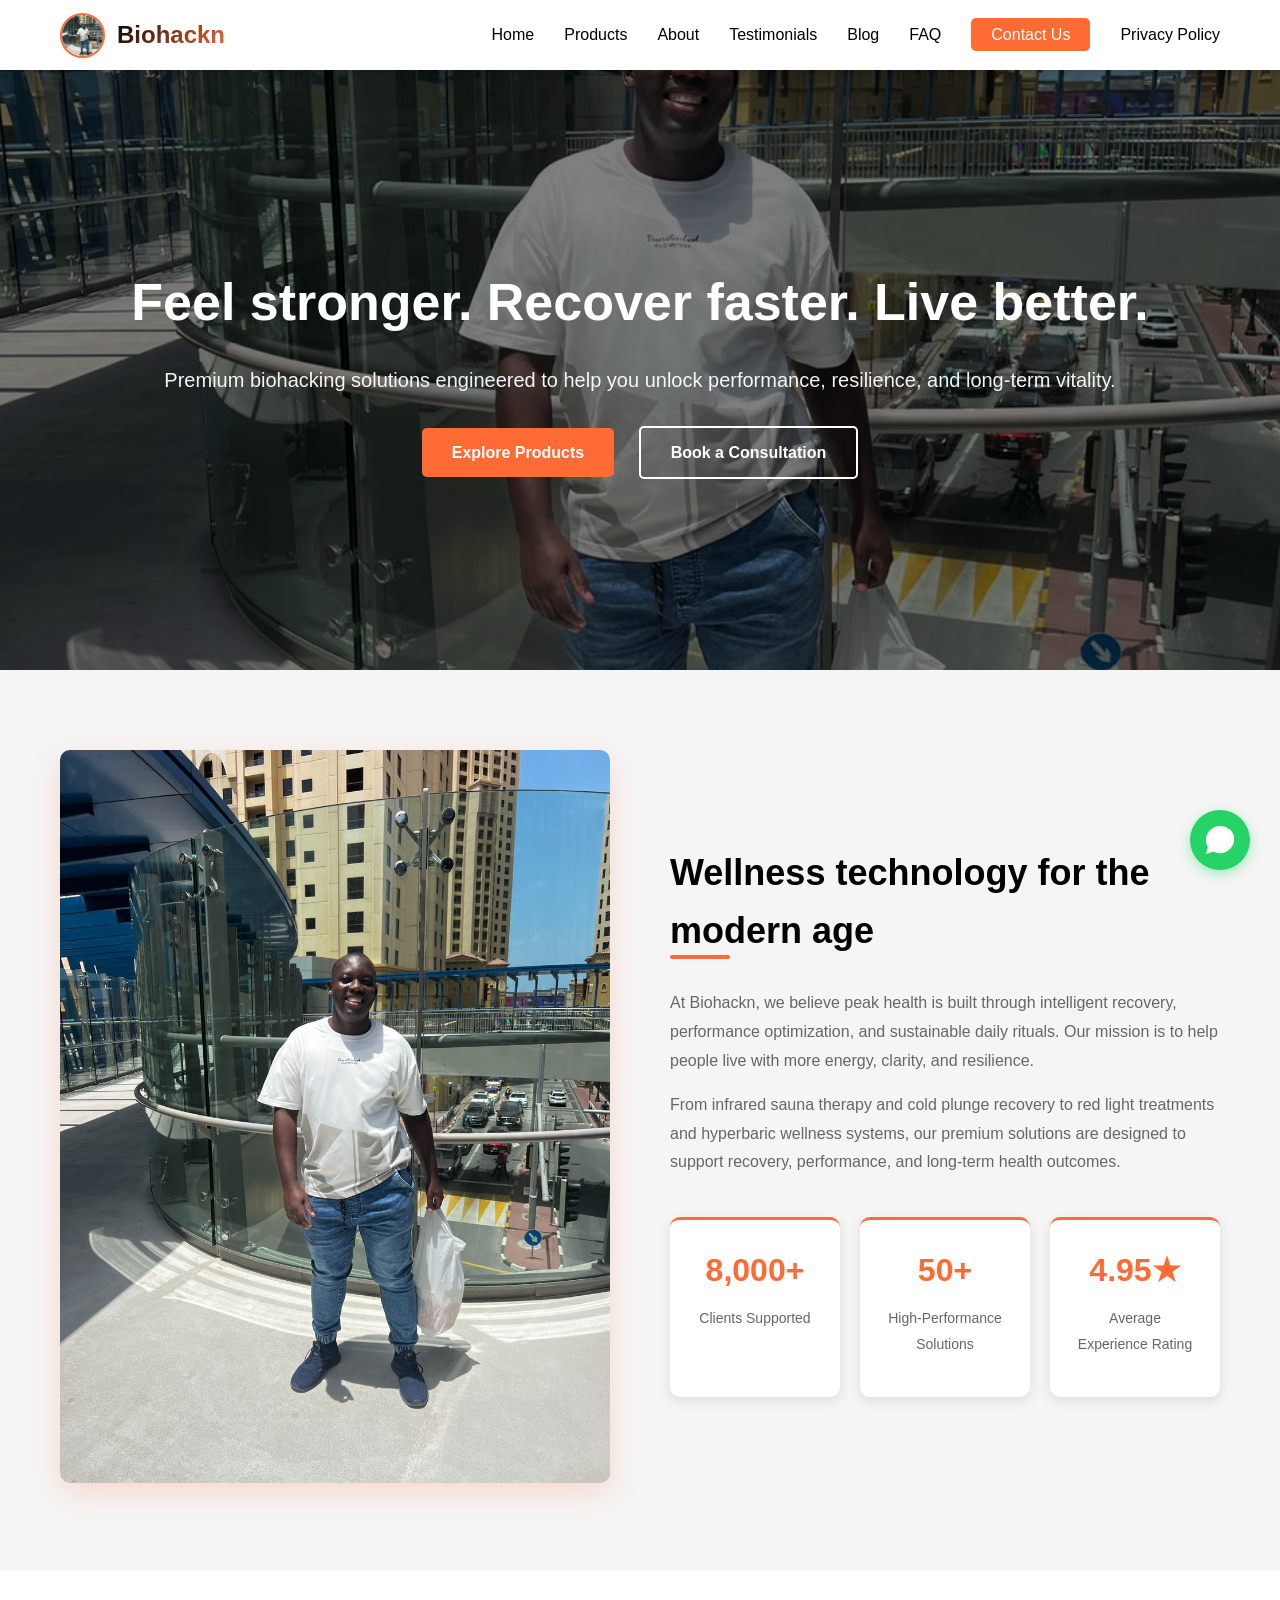
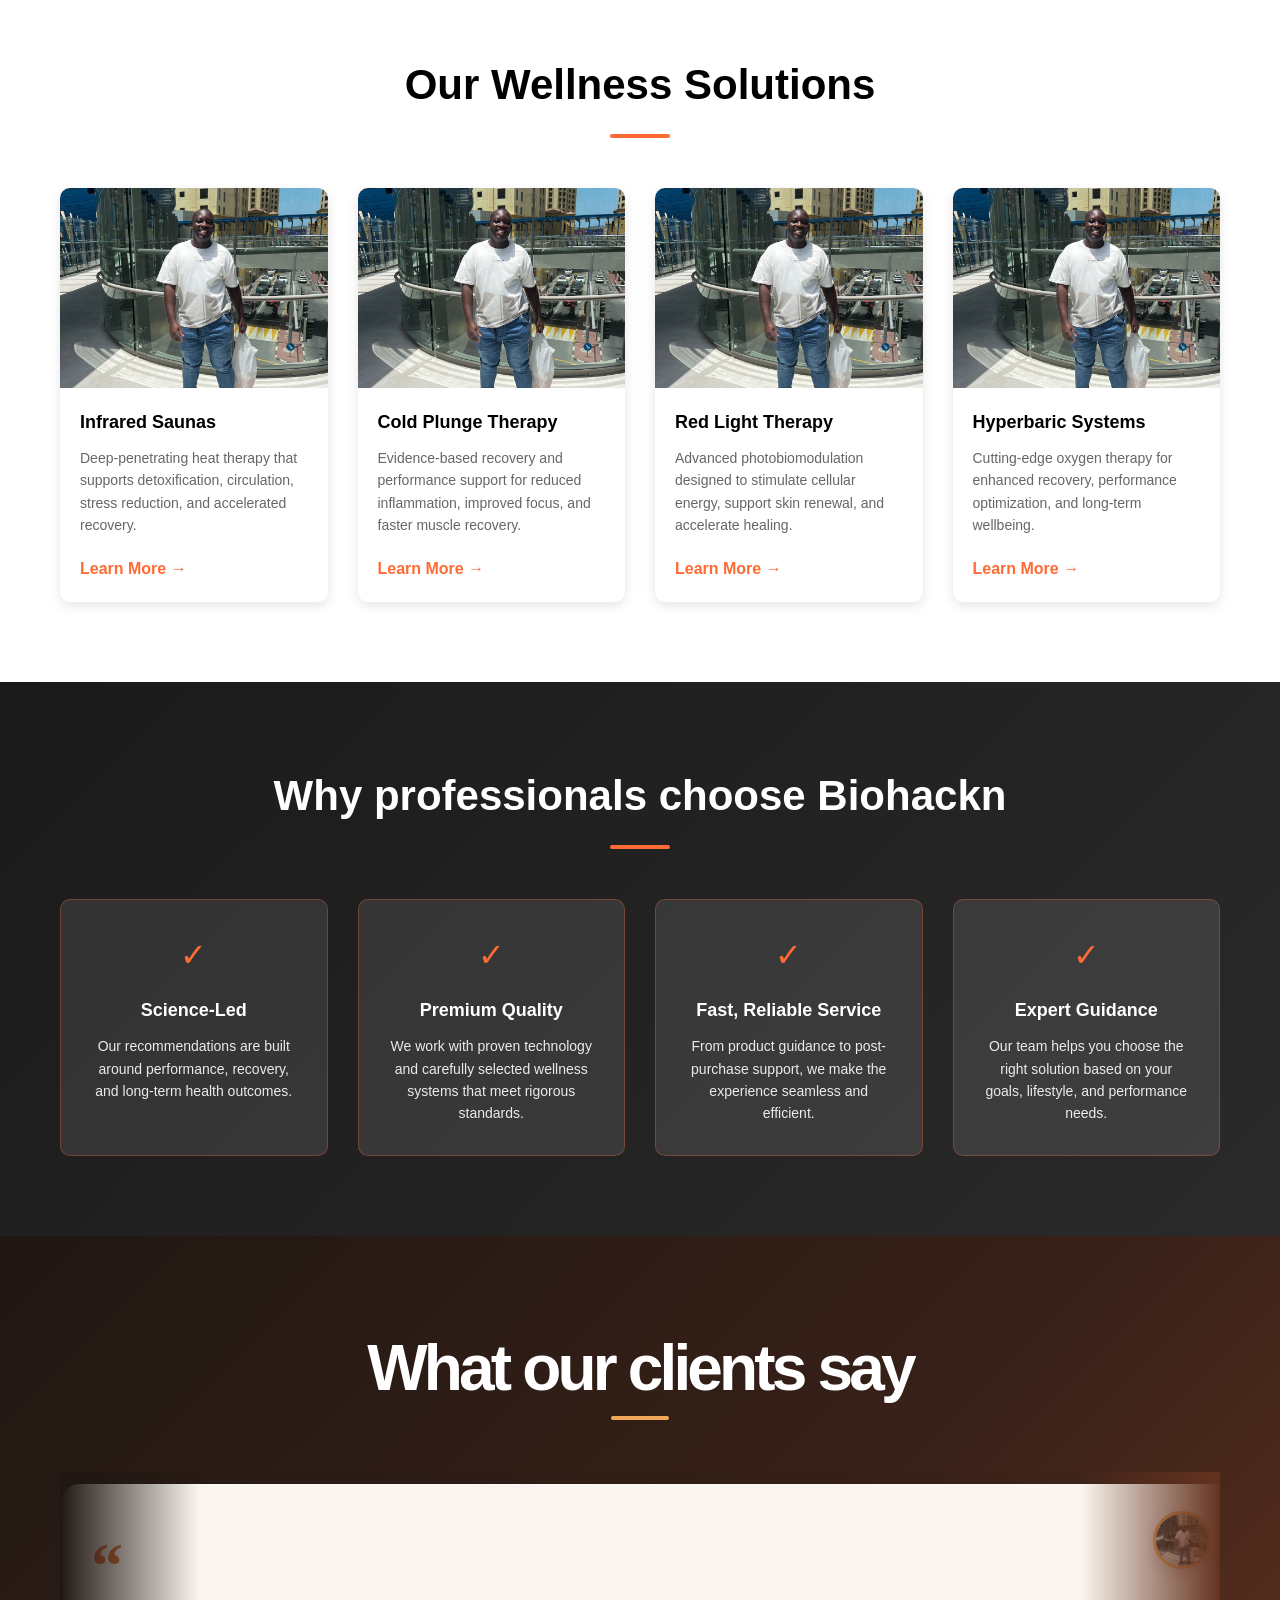
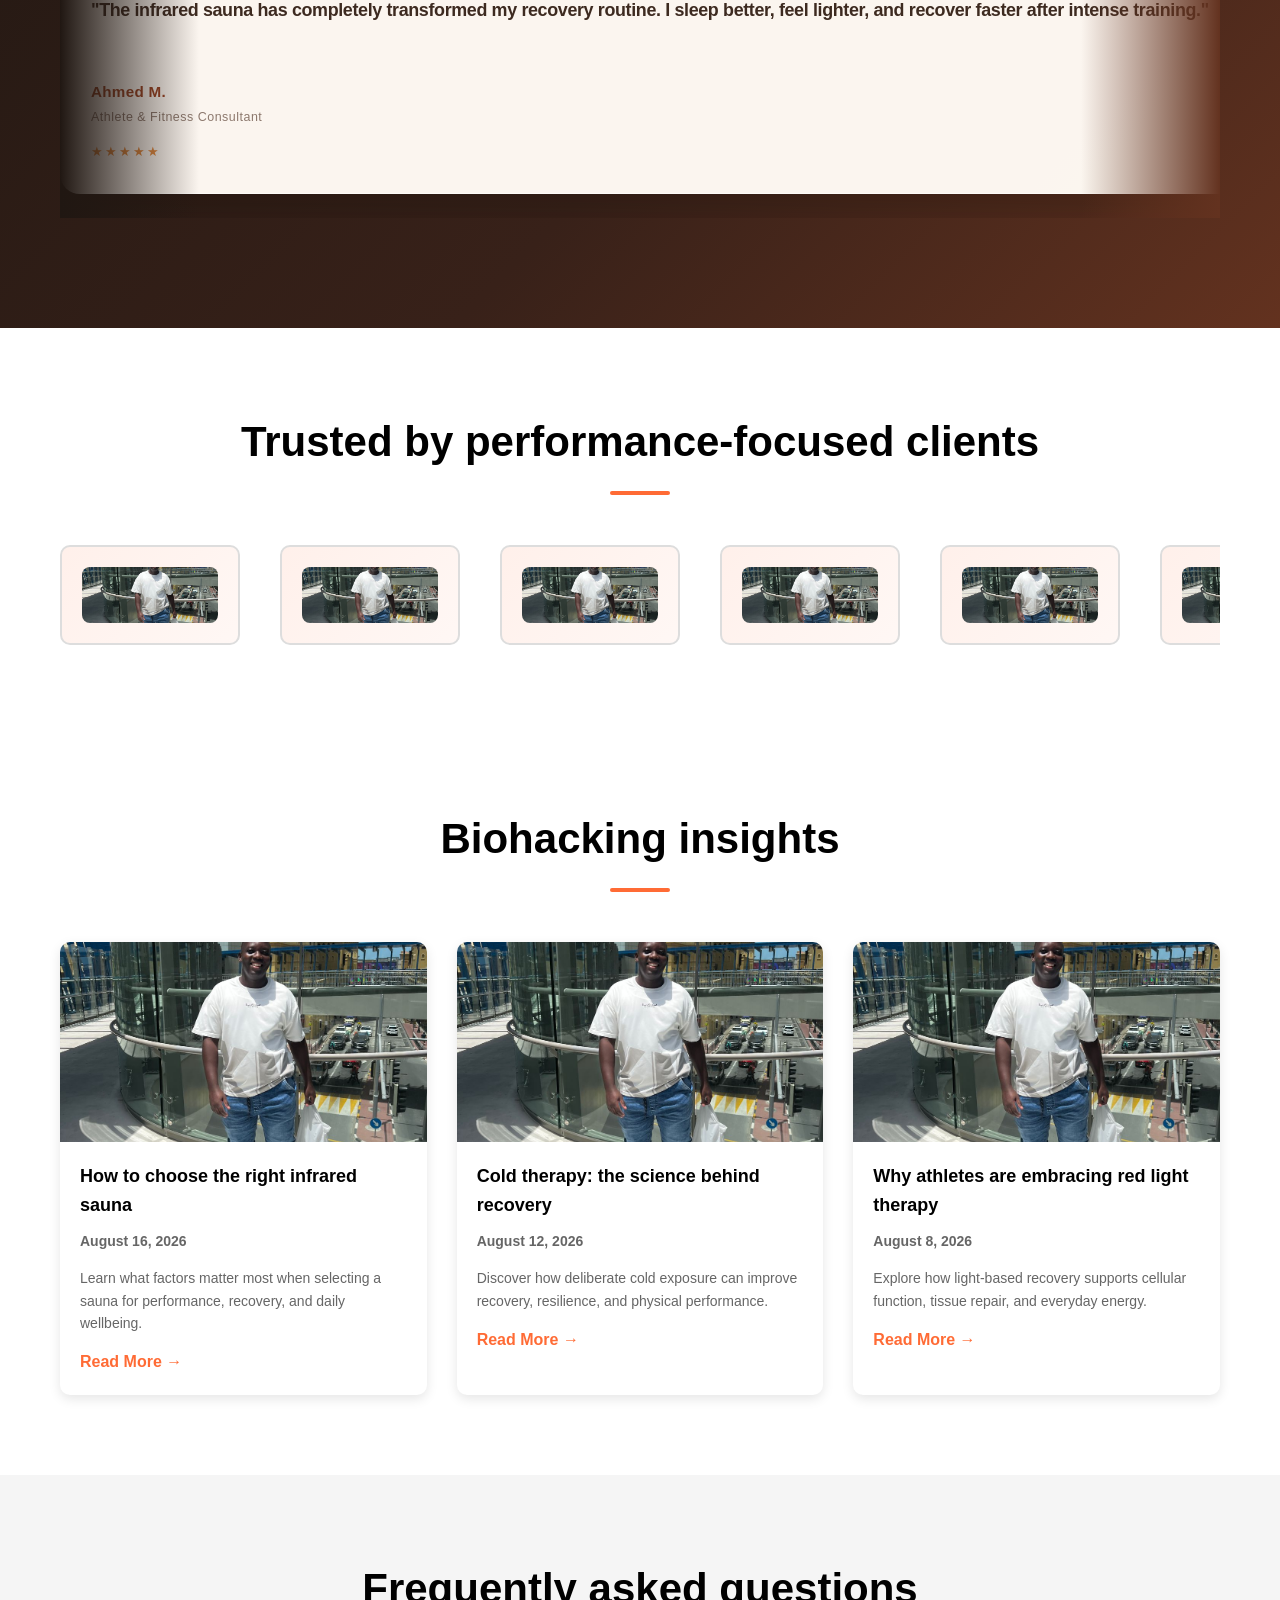
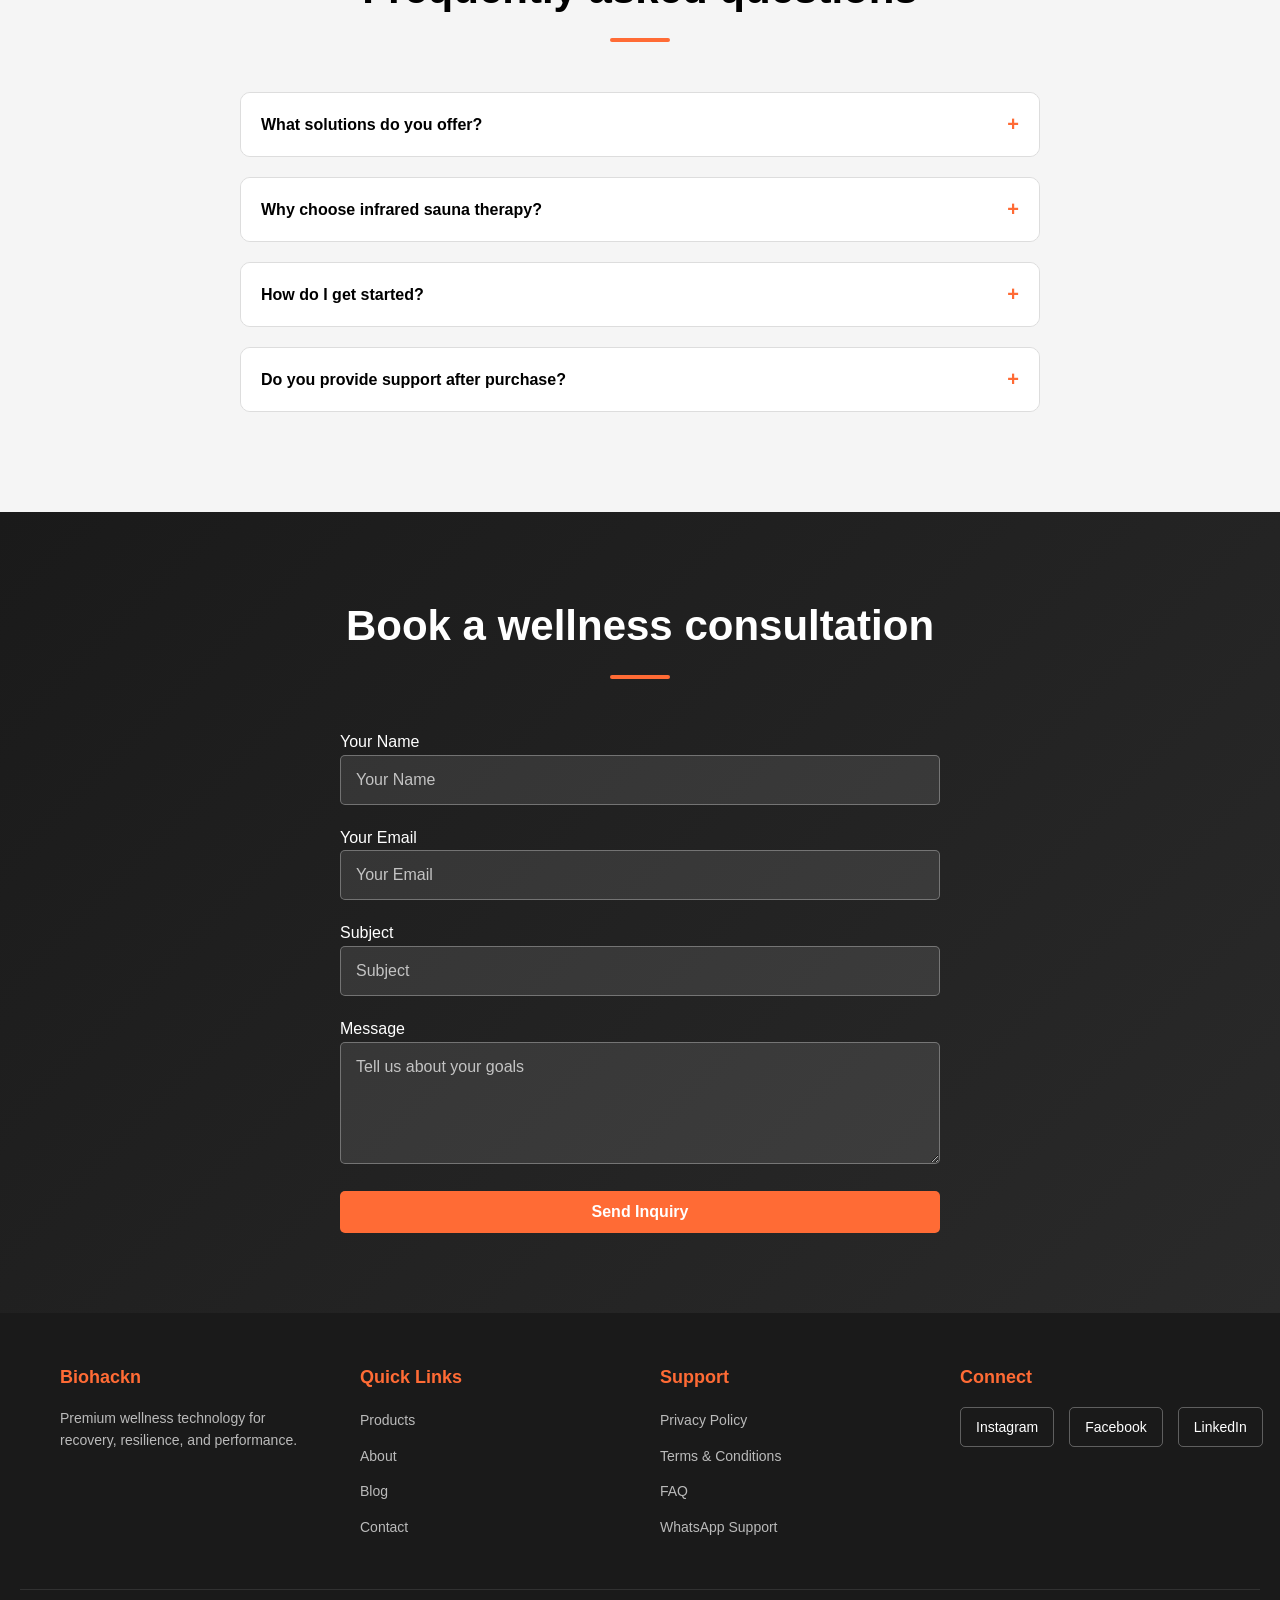
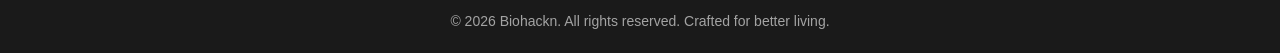
==== commit 1d992cd2: "Link the sticky WhatsApp stylesheet and keep the fixed-position button active on the repo page" ====
--- a/index.html
+++ b/index.html
@@ -6,6 +6,7 @@
     <title>Biohackn | Premium Biohacking & Wellness Solutions</title>
     <meta name="description" content="Biohackn delivers premium biohacking technology and wellness solutions designed to improve recovery, performance, and long-term vitality.">
     <link rel="stylesheet" href="style.css">
+    <link rel="stylesheet" href="whatsapp-button.css">
 </head>
 <body>
     <!-- Navigation Bar -->
--- a/whatsapp-button.css
+++ b/whatsapp-button.css
@@ -0,0 +1,49 @@
+/* Sticky WhatsApp Button */
+.whatsapp-sticky {
+    position: fixed;
+    bottom: 30px;
+    right: 30px;
+    z-index: 999;
+}
+
+.whatsapp-btn {
+    display: flex;
+    align-items: center;
+    justify-content: center;
+    width: 60px;
+    height: 60px;
+    background-color: #25D366;
+    border-radius: 50%;
+    color: white;
+    text-decoration: none;
+    box-shadow: 0 4px 12px rgba(37, 211, 102, 0.4);
+    transition: all 0.3s ease;
+}
+
+.whatsapp-btn:hover {
+    transform: scale(1.1);
+    box-shadow: 0 6px 20px rgba(37, 211, 102, 0.6);
+}
+
+.whatsapp-btn svg {
+    width: 28px;
+    height: 28px;
+    fill: white;
+}
+
+@media (max-width: 768px) {
+    .whatsapp-sticky {
+        bottom: 20px;
+        right: 20px;
+    }
+
+    .whatsapp-btn {
+        width: 55px;
+        height: 55px;
+    }
+
+    .whatsapp-btn svg {
+        width: 26px;
+        height: 26px;
+    }
+}
